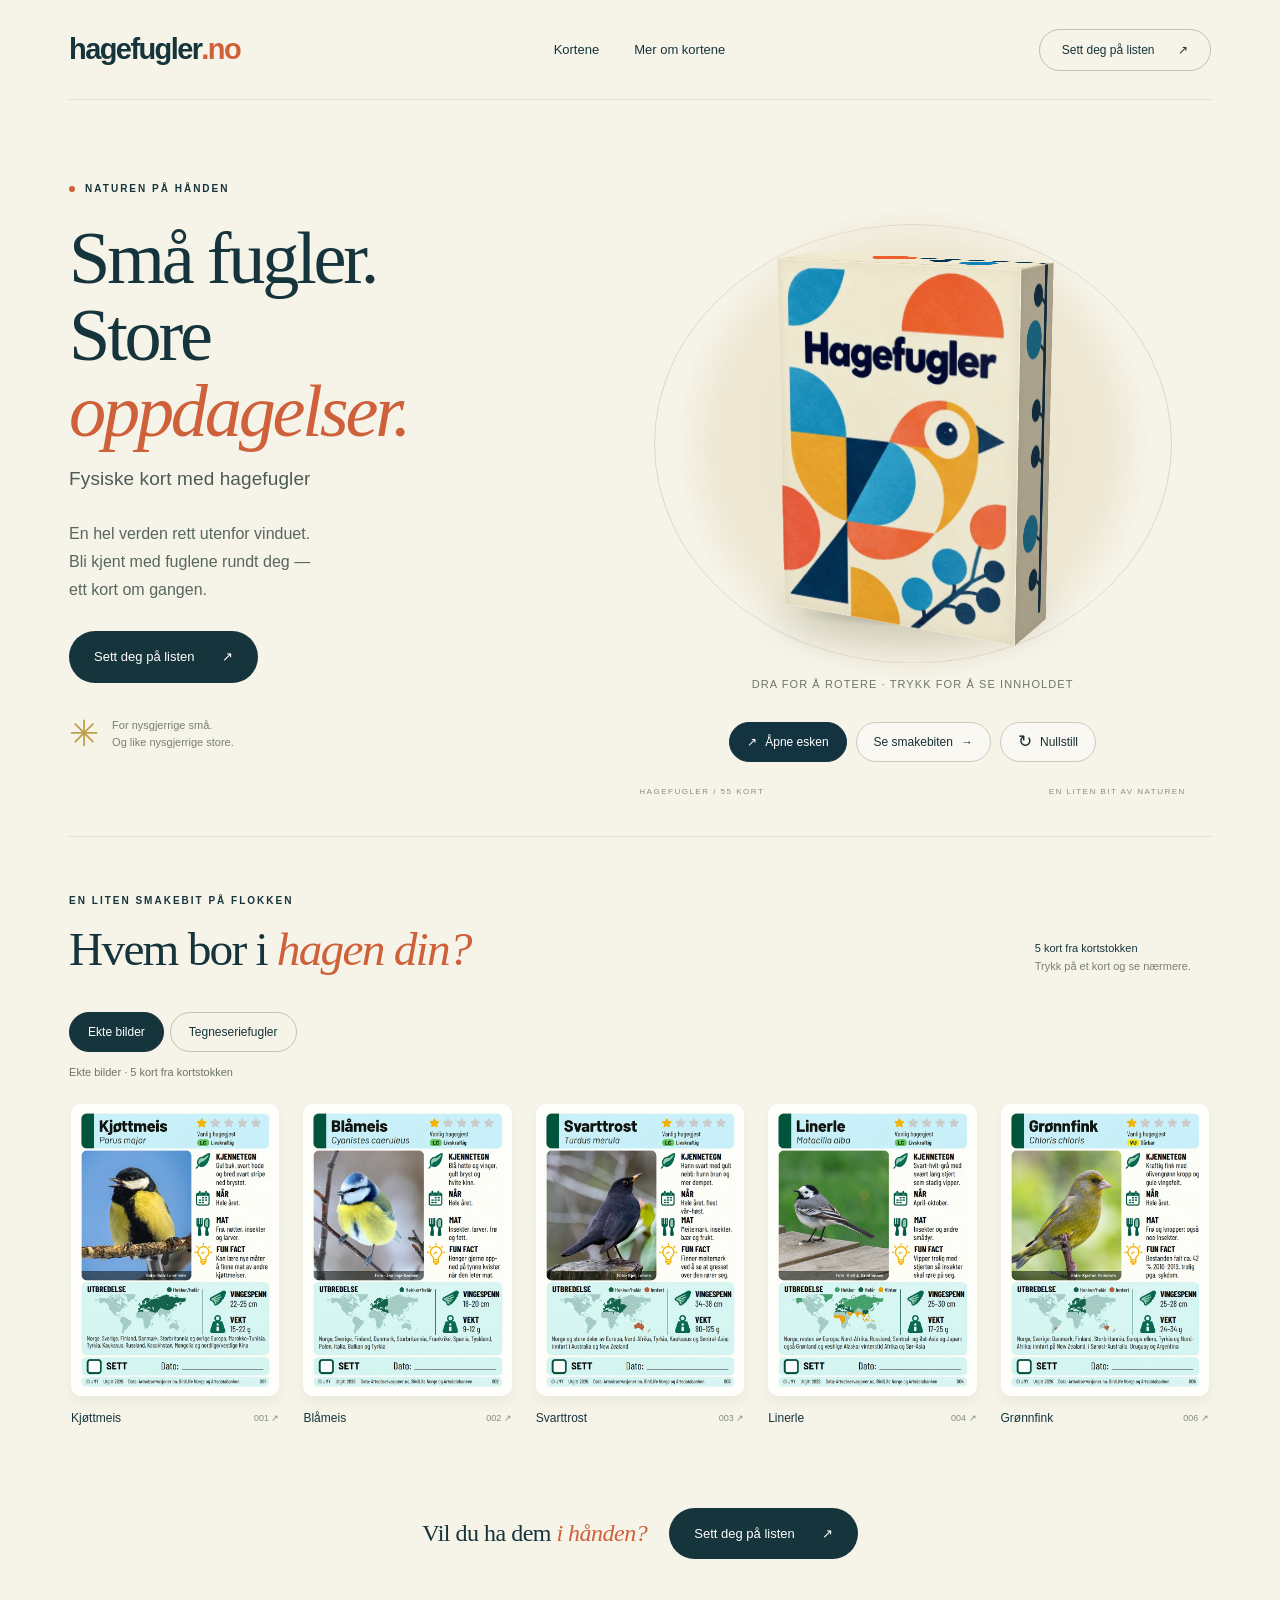
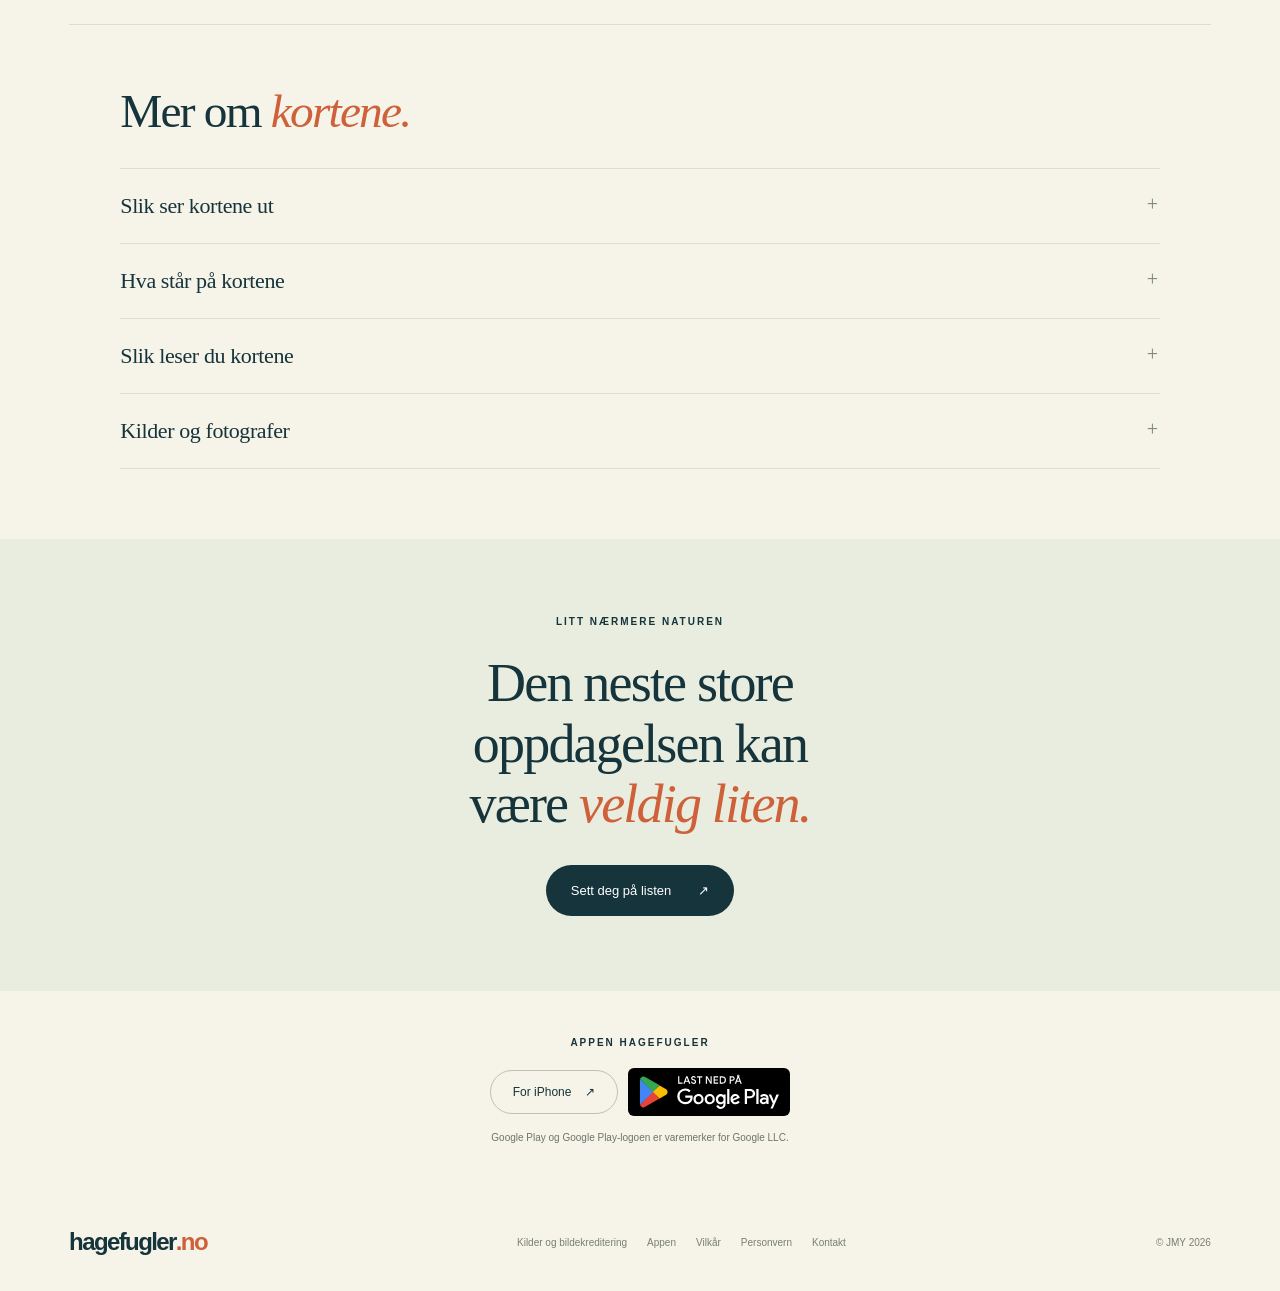
==== index.html @ 114cef0d "Hagefugler: nettstedet for hagefugler.no Kopi av fuglekort_nettside med navnet byttet fra Fuglekort " ====
<!doctype html><html lang="nb"><head><meta charset="utf-8"><meta name="viewport" content="width=device-width,initial-scale=1"><meta name="theme-color" content="#f6f3e9"><meta name="description" content="Hagefugler er en kortstokk med fuglene du kan se i og fra hagen. Sett deg på listen for de fysiske kortene. Ingen betaling nå."><title>hagefugler.no — Naturen på hånden</title><link rel="stylesheet" href="style.css?v=14"><script type="module" src="app.js?v=14"></script></head><body>
<header class="header"><a class="wordmark" href="#" aria-label="Hagefugler hjem">hagefugler<span class="brand-dot">.no</span></a><nav aria-label="Hovedmeny"><a href="#kortene">Kortene</a><a href="#mer">Mer om kortene</a></nav><button class="header-order" data-order>Sett deg på listen <span>↗</span></button></header>
<main><section class="hero"><div class="hero-copy"><p class="eyebrow"><span></span> NATUREN PÅ HÅNDEN</p><h1>Små fugler.<br>Store <em>oppdagelser.</em></h1><p class="hero-sub">Fysiske kort med hagefugler</p><p class="intro">En hel verden rett utenfor vinduet. <br>Bli kjent med fuglene rundt deg — <br>ett kort om gangen.</p><div class="hero-actions"><button class="button dark" data-order>Sett deg på listen <span>↗</span></button></div><div class="hero-progress" id="hero-progress" hidden></div><div class="hero-note"><span class="sun" aria-hidden="true">✳</span><p>For nysgjerrige små.<br>Og like nysgjerrige store.</p></div></div><div class="product"><hagefugler-box no-picker realisme></hagefugler-box><div class="product-caption"><span>HAGEFUGLER / 55 KORT</span><span>EN LITEN BIT AV NATUREN</span></div></div></section>
<hr class="section-line">
<section class="collection" id="kortene"><div class="section-head"><div><p class="eyebrow">EN LITEN SMAKEBIT PÅ FLOKKEN</p><h2>Hvem bor i <em>hagen din?</em></h2></div><div class="collection-controls"><p>5 kort fra kortstokken<br><span>Trykk på et kort og se nærmere.</span></p><button id="scroll-left" aria-label="Bla til venstre">←</button><button id="scroll-right" aria-label="Bla til høyre">→</button></div></div><div class="edition-picker" role="group" aria-label="Velg kortversjon"><button data-edition="photos" aria-pressed="true">Ekte bilder</button><button data-edition="illustrations" aria-pressed="false">Tegneseriefugler</button></div><p class="edition-note" id="edition-note" aria-live="polite">Ekte bilder · 5 kort fra kortstokken</p><div class="card-rail" id="card-rail" aria-label="Kort fra kortstokken"></div><div class="rail-foot"><span>DRA ELLER BLA <span>↔</span></span></div><div class="collection-cta"><p>Vil du ha dem <em>i hånden?</em></p><button class="button dark" data-order>Sett deg på listen <span>↗</span></button></div></section>

<section class="more" id="mer"><div class="more-head"><h2>Mer om <em>kortene.</em></h2></div><div class="more-list"><details id="bilder"><summary>Slik ser kortene ut</summary><div class="detail-content"><div class="photo-pair"><img class="photo-wide" src="assets/fysisk-bord-768.webp" srcset="assets/fysisk-bord-768.webp 768w, assets/fysisk-bord-1536.webp 1536w" sizes="(max-width:760px) 88vw, 700px" width="1536" height="750" loading="lazy" decoding="async" alt="Esken med kortene vifta ut på et bord"><img class="photo-square" src="assets/fysisk-hand-640.webp" srcset="assets/fysisk-hand-640.webp 640w, assets/fysisk-hand-1152.webp 1152w" sizes="(max-width:760px) 88vw, 340px" width="1152" height="1152" loading="lazy" decoding="async" alt="En hånd som holder fem kort"></div><figure class="photo-quote"><blockquote><p>«De var fine»</p></blockquote><figcaption>— Johanne, 5 år</figcaption></figure></div></details><details id="om"><summary>Hva står på kortene</summary><div class="detail-content"><p>Hagefugler er en kortstokk med fuglene du kan se i og fra hagen, og noen du møter i skogen eller ved vannet. Hvert kort har bilde, kjennetegn og en fun fact, og plass til å krysse av når du har sett fuglen.</p><p>Kortstokken har 55 kort: 50 fugler, forklaringskort og bonuskort med andre dyr i hagen.</p><p>Velg mellom ekte fotografier og tegneseriefugler. Begge versjonene lar deg bli kjent med de samme fuglene.</p><div class="story-list"><div><span>01</span><p><strong>Se etter kjennetegn</strong>Illustrasjoner eller fotografier og enkle beskrivelser hjelper deg å kjenne igjen fuglene.</p></div><div><span>02</span><p><strong>Oppdag noe du ikke visste</strong>Les om maten, vingespennet og de små tingene som gjør hver fugl spesiell.</p></div><div><span>03</span><p><strong>Ta vare på øyeblikket</strong>Kryss av for fuglene du har sett, og skriv ned datoen på kortet.</p></div></div></div></details><details id="slik-leser-du"><summary>Slik leser du kortene</summary><div class="detail-content"><p>Stjerner, farger og kart hjelper deg å bli kjent med hver fugl.</p><div class="guide-columns"><div class="star-guide"><p class="eyebrow">STJERNENE</p><h3>Hvor lett er fuglen<br>å se i hagen?</h3><ul class="star-list"><li><span class="stars" aria-label="1 av 5 stjerner"><span aria-hidden="true">★</span><span class="empty-stars" aria-hidden="true">★★★★</span></span><span>Vanlig hagegjest</span></li><li><span class="stars" aria-label="2 av 5 stjerner"><span aria-hidden="true">★★</span><span class="empty-stars" aria-hidden="true">★★★</span></span><span>Regelmessig hagegjest</span></li><li><span class="stars" aria-label="3 av 5 stjerner"><span aria-hidden="true">★★★</span><span class="empty-stars" aria-hidden="true">★★</span></span><span>Uvanlig hagegjest</span></li><li><span class="stars" aria-label="4 av 5 stjerner"><span aria-hidden="true">★★★★</span><span class="empty-stars" aria-hidden="true">★</span></span><span>Sjelden hagegjest</span></li><li><span class="stars" aria-label="5 av 5 stjerner"><span aria-hidden="true">★★★★★</span><span class="empty-stars" aria-hidden="true"></span></span><span>Svært sjelden hagegjest</span></li></ul><p class="guide-note">Stjernene gjelder hager i boligstrøk. Grunnlaget er Hagefugltellingen 2024–2026 fra fôringsplasser i hele landet og funn i Artsobservasjoner.</p><p class="guide-note star-distinction">Stjernene beskriver hvor vanlig fuglen er å se i hagen. Rødlistemerket beskriver risikoen for at arten dør ut i Norge.</p></div><div class="guide-details"><details open><summary>Rødlista <span>Artens status i Norge</span></summary><div class="detail-content"><p>Merket under stjernene viser kategorien i Norsk rødliste for arter 2021 fra Artsdatabanken, som denne kortutgaven bruker.</p><div class="status-grid"><div><span class="status-chip status-lc">LC</span><span>Livskraftig</span></div><div><span class="status-chip status-nt">NT</span><span>Nær truet</span></div><div><span class="status-chip status-vu">VU</span><span>Sårbar</span></div><div><span class="status-chip status-en">EN</span><span>Sterkt truet</span></div><div><span class="status-chip status-cr">CR</span><span>Kritisk truet</span></div><div><span class="status-chip status-re">RE</span><span>Regionalt utdødd</span></div><div><span class="status-chip status-dd">DD</span><span>Datamangel</span></div><div><span class="status-chip status-na">NA</span><span>Ikke egnet</span></div><div><span class="status-chip status-ne">NE</span><span>Ikke vurdert</span></div></div></div></details><details><summary>Fargen ved navnet <span>Hvilken fuglegruppe?</span></summary><div class="detail-content"><p>Fargestolpen til venstre for navnet viser hvilken orden fuglen tilhører hos Artsdatabanken.</p><ul class="group-legend"><li><span class="group-stripe" style="background:#00573d" aria-hidden="true"></span>Spurvefugler</li><li><span class="group-stripe" style="background:#804a20" aria-hidden="true"></span>Haukefugler</li><li><span class="group-stripe" style="background:#3398b6" aria-hidden="true"></span>Vade-, måke- og alkefugler</li><li><span class="group-stripe" style="background:#808aaa" aria-hidden="true"></span>Duefugler</li><li><span class="group-stripe" style="background:#bb6227" aria-hidden="true"></span>Falkefugler</li><li><span class="group-stripe" style="background:#819c2b" aria-hidden="true"></span>Tranefugler</li><li><span class="group-stripe" style="background:#c21b5b" aria-hidden="true"></span>Gjøkfugler</li><li><span class="group-stripe" style="background:#dfa821" aria-hidden="true"></span>Horn- og hærfugler</li><li><span class="group-stripe" style="background:#b8291c" aria-hidden="true"></span>Spettefugler</li><li><span class="group-stripe" style="background:#674697" aria-hidden="true"></span>Ugler</li><li><span class="group-stripe" style="background:#746c23" aria-hidden="true"></span>Hønsefugler</li><li><span class="group-stripe" style="background:#1c79bb" aria-hidden="true"></span>Andefugler</li><li><span class="group-stripe" style="background:#333438" aria-hidden="true"></span>Nattravn- og seilerfugler</li><li><span class="group-stripe" style="background:#183b62" aria-hidden="true"></span>Lomfugler</li><li><span class="group-stripe" style="background:#0a9da6" aria-hidden="true"></span>Råkefugler</li><li><span class="group-stripe" style="background:#97adb5" aria-hidden="true"></span>Pelikan- og hegrefugler</li></ul></div></details><details><summary>Kartet <span>Hvor i verden lever fuglen?</span></summary><div class="detail-content"><p>Kartet viser en grov utbredelse. Teksten under kartet nevner land og områder.</p><ul class="map-legend"><li><i style="background:#18664f"></i>Hekker eller er der hele året</li><li><i style="background:#48a274"></i>Hekker (bare sommer)</li><li><i style="background:#eaa51c"></i>Er der om vinteren</li><li><i style="background:#ba6840"></i>Innført av mennesker</li></ul></div></details><details><summary>«Sett» <span>Din egen oppdagelsesliste</span></summary><div class="detail-content"><p>Kryss av og skriv datoen når du har sett fuglen selv. Bruk kortene som en liten samling av egne naturopplevelser. Hvor mange finner du?</p></div></details></div></div></div></details><details id="kilder"><summary>Kilder og fotografer</summary><div class="detail-content"><h3 class="more-sub">Kilder til opplysningene</h3><p>Kortutgaven oppgir Hagefugltellingen (BirdLife Norge/Fuglevennen), Artsobservasjoner.no og Artsdatabanken som grunnlag. Fakta, vingespenn og vekt er kontrollert mot Store norske leksikon, BTO, RSPB og andre fagkilder, ifølge informasjonskortet.</p><div class="source-links"><a href="https://www.birdlife.no/" target="_blank" rel="noopener noreferrer">BirdLife Norge ↗</a><a href="https://www.artsobservasjoner.no/" target="_blank" rel="noopener noreferrer">Artsobservasjoner ↗</a><a href="https://www.artsdatabanken.no/" target="_blank" rel="noopener noreferrer">Artsdatabanken ↗</a></div><h3 class="more-sub">Fotografene i fotoversjonen</h3><p>Fotografiene er hentet fra artssidene hos Artsdatabanken og Artsobservasjoner. De er beskåret og skalert for kortene.</p><table class="photo-credits"><caption>Fotokreditering for de fem kortene med ekte bilder</caption><thead><tr><th scope="col">Kort</th><th scope="col">Fotograf</th></tr></thead><tbody><tr><td>001 · Kjøttmeis</td><td>Rolv Lundheim</td></tr><tr><td>002 · Blåmeis</td><td>Jan Inge Karlsen</td></tr><tr><td>003 · Svarttrost</td><td>Kjell Larsen</td></tr><tr><td>004 · Linerle</td><td>Kjell A. Kristiansen</td></tr><tr><td>006 · Grønnfink</td><td>Kjartan Pedersen</td></tr></tbody></table><p>De fem fotografiene er oppført med <a href="https://creativecommons.org/licenses/by/4.0/" target="_blank" rel="noopener noreferrer">CC BY 4.0</a> på bildekrediteringskortet.</p><a class="text-link" href="assets/bildekreditering.webp" target="_blank" rel="noopener noreferrer">Se full bildekreditering og lisenser ↗</a></div></details></div></section>
<section class="order-section"><p class="eyebrow">LITT NÆRMERE NATUREN</p><h2>Den neste store<br>oppdagelsen kan<br>være <em>veldig liten.</em></h2><button class="button dark" data-order>Sett deg på listen <span>↗</span></button></section><section class="app-buttons" aria-labelledby="app-buttons-title"><p class="eyebrow" id="app-buttons-title">APPEN HAGEFUGLER</p><div class="app-buttons-row"><a class="app-btn" id="app-link" href="/app/" aria-label="Hagefugler for iPhone">For iPhone <span aria-hidden="true">↗</span></a><a class="play-badge" href="https://play.google.com/store/apps/details?id=no.fuglekort.hagefugler"><img src="assets/google-play-nb-NO.svg" alt="Last ned på Google Play" width="162" height="48"></a></div><p class="varemerke">Google Play og Google Play-logoen er varemerker for Google LLC.</p></section></main>
<footer><a class="wordmark" href="#">hagefugler<span class="brand-dot">.no</span></a><span class="footer-links"><a class="footer-sources" href="#kilder">Kilder og bildekreditering</a><a class="footer-sources" href="/app/">Appen</a><a class="footer-sources" href="/vilkar/">Vilkår</a><a class="footer-sources" href="/personvern/">Personvern</a><a class="footer-sources" href="mailto:post.fuglekort@gmail.com">Kontakt</a></span><small>© JMY 2026</small></footer>
<dialog id="viewer" class="viewer" aria-label="Se kortene"><button class="close" data-close aria-label="Lukk kortvisning">✕</button><div class="viewer-editions"><div class="edition-picker" role="group" aria-label="Velg kortversjon"><button data-edition="photos" aria-pressed="true">Ekte bilder</button><button data-edition="illustrations" aria-pressed="false">Tegneseriefugler</button></div></div><div class="viewer-layout"><button class="round prev" aria-label="Forrige kort">←</button><div class="viewer-card"><img id="large-card" alt=""><p id="card-counter" aria-live="polite"></p></div><button class="round next" aria-label="Neste kort">→</button></div><p class="viewer-tip">En smakebit: de fem første kortene. Bruk pilene for å bla.</p></dialog>
<dialog id="app-guide" class="order-dialog app-guide" aria-labelledby="app-guide-title" data-os="ios"><button class="close" data-close aria-label="Lukk">✕</button><p class="eyebrow">APPEN HAGEFUGLER</p><h2 id="app-guide-title">Hagefugler på<br><em>hjemskjermen.</em></h2><p class="guide-intro">Slik får du appen som et eget ikon på iPhone.</p><ol class="guide-steps" data-for="ios"><li><span class="step-n">1</span><p>Trykk <b>Åpne appen</b> nederst. Appen åpnes i Safari.</p></li><li><span class="step-n">2</span><p>Trykk <span class="ui-icon" role="img" aria-label="tre prikker"><svg viewBox="0 0 24 24" fill="currentColor"><circle cx="5" cy="12" r="1.9"/><circle cx="12" cy="12" r="1.9"/><circle cx="19" cy="12" r="1.9"/></svg></span> ved adressefeltet, og så <span class="ui-icon" role="img" aria-label="Del"><svg viewBox="0 0 24 24" fill="none" stroke="currentColor" stroke-width="1.8" stroke-linecap="round" stroke-linejoin="round"><path d="M12 14.5V3.5M8 7.5l4-4 4 4"/><path d="M8 10.5H6.5v10h11v-10H16"/></svg></span> <b>Del</b>. Ser du <span class="ui-icon" role="img" aria-label="Del"><svg viewBox="0 0 24 24" fill="none" stroke="currentColor" stroke-width="1.8" stroke-linecap="round" stroke-linejoin="round"><path d="M12 14.5V3.5M8 7.5l4-4 4 4"/><path d="M8 10.5H6.5v10h11v-10H16"/></svg></span> nederst på skjermen, trykker du rett på den.</p></li><li><span class="step-n">3</span><p>Bla ned og trykk <span class="ui-icon" role="img" aria-label="pluss"><svg viewBox="0 0 24 24" fill="none" stroke="currentColor" stroke-width="1.8" stroke-linecap="round"><rect x="4" y="4" width="16" height="16" rx="4.5"/><path d="M12 8.5v7M8.5 12h7"/></svg></span> <b>Legg til på Hjem-skjerm</b>, og så <b>Legg til</b>.</p></li></ol><a class="button dark wide" href="/app/">Åpne appen <span>↗</span></a></dialog><dialog id="order" class="order-dialog" aria-labelledby="order-title"><button class="close" data-close aria-label="Lukk bestilling">✕</button><p class="eyebrow">DIN KORTESKE</p><h2 id="order-title">En liten verden.<br><em>Til å holde i hånden.</em></h2>
<div id="order-start"><div class="order-product"><img src="assets/box-front.webp" alt="Hagefugler-esken"><div><h3>Hagefugler</h3><p>55 kort i illustrert eske.</p><p class="price"><strong>199 kr</strong> per kortstokk + frakt</p></div></div>
<div class="versions" role="group" aria-label="Antall kortstokker av hver versjon"><p class="field-label">Velg antall av hver versjon</p><div class="version-row" data-version="photos"><div class="version-head"><strong>Ekte bilder</strong><div class="quantity"><button type="button" data-step="-1" aria-label="Én kortstokk færre med ekte bilder">−</button><output aria-live="polite">0</output><button type="button" data-step="1" aria-label="Én kortstokk til med ekte bilder">+</button></div></div><div class="version-progress" hidden><div class="progress-bar" role="progressbar" aria-label="Bestilt med ekte bilder" aria-valuemin="0" aria-valuemax="100" aria-valuenow="0"><span></span></div><small></small></div></div><div class="version-row" data-version="illustrations"><div class="version-head"><strong>Tegneseriefugler</strong><div class="quantity"><button type="button" data-step="-1" aria-label="Én kortstokk færre med tegneseriefugler">−</button><output aria-live="polite">0</output><button type="button" data-step="1" aria-label="Én kortstokk til med tegneseriefugler">+</button></div></div><div class="version-progress" hidden><div class="progress-bar" role="progressbar" aria-label="Bestilt med tegneseriefugler" aria-valuemin="0" aria-valuemax="100" aria-valuenow="0"><span></span></div><small></small></div></div></div>
<div class="order-status"><span class="status-dot"></span><div><strong>Sett deg på listen. Ingen betaling nå.</strong><p>Hver versjon har sitt eget mål. Når en versjon har 100 bestilte kortstokker, vurderer vi å trykke den. Blir det trykk, får du en betalingsforespørsel i Vipps for det som trykkes. Du er ikke bundet før du har betalt. 100 bestillinger er ingen garanti for at kortene blir trykket.</p></div></div>
<form id="order-form" class="order-form" novalidate onsubmit="return false">
<label class="field"><span class="field-label">Navn</span><input name="navn" autocomplete="name" maxlength="100" required></label>
<label class="field"><span class="field-label">E-post</span><input name="epost" type="email" autocomplete="email" maxlength="254" required></label>
<label class="field"><span class="field-label">Mobilnummer</span><input name="mobil" type="tel" inputmode="tel" autocomplete="tel-national" placeholder="8 siffer" maxlength="16" required><span class="field-note">Til betalingsforespørselen i Vipps.</span></label>
<fieldset class="delivery"><legend class="field-label">Levering</legend><div class="delivery-options"><label><input type="radio" name="levering" value="post" checked><span>Send i posten · 69 kr</span></label><label><input type="radio" name="levering" value="hent"><span>Hent selv i Oslo · gratis</span></label></div><p class="field-note">Frakten er 69 kr per bestilling, uansett antall. Henting avtaler vi på e-post.</p></fieldset>
<div class="address-fields" id="address-fields"><label class="field"><span class="field-label">Adresse</span><input name="adresse" autocomplete="street-address" maxlength="200"></label><div class="field-row"><label class="field"><span class="field-label">Postnummer</span><input name="postnummer" inputmode="numeric" autocomplete="postal-code" maxlength="4"></label><label class="field"><span class="field-label">Poststed</span><input name="poststed" autocomplete="address-level2" maxlength="60"></label></div></div>
<div class="hp" aria-hidden="true"><label>La dette feltet stå tomt<input name="nettside" tabindex="-1" autocomplete="off"></label></div>
<div class="order-total" aria-live="polite"><div><p class="field-label">Totalt</p><span id="total-detail">1 kortstokk 199 kr + frakt 69 kr</span></div><strong id="total-sum">268 kr</strong></div>
<label class="consent"><input type="checkbox" name="samtykke" required><span>Jeg godtar <a href="/vilkar/" target="_blank">vilkårene</a> og <a href="/personvern/#bestillingslisten" target="_blank">personvernerklæringen</a>, og at jeg får en betalingsforespørsel i Vipps på mobilnummeret hvis kortene blir trykket.</span></label>
<p class="form-error" id="form-error" role="alert" hidden></p>
<button class="button dark wide" type="submit" id="order-submit">Sett meg på listen <span>→</span></button>
</form><p class="demo-note">Vil du melde deg av, skriv til <a href="mailto:post.fuglekort@gmail.com">post.fuglekort@gmail.com</a>.</p></div>
<div class="order-done" id="order-done" tabindex="-1" hidden><span class="done-mark" aria-hidden="true">✓</span><h3>Du står på listen</h3><p id="done-summary"></p><p>Du får en bekreftelse på e-post nå. Vi gir også beskjed når vi vet om kortene blir trykket. Du betaler ingenting før du får en forespørsel i Vipps.</p><button class="button dark wide" type="button" id="back-explore">Utforsk kortene <span>→</span></button><button class="text-button" type="button" id="order-again">Meld på én til</button></div></dialog>
</body></html>
---- style.css ----
:root{--paper:#f6f3e9;--ink:#16343b;--muted:#6d756a;--orange:#ce603a;--line:#dcded0}*{box-sizing:border-box}html{scroll-behavior:smooth;scroll-padding-top:35px}body{margin:0;background:var(--paper);color:var(--ink);font-family:Arial,Helvetica,sans-serif;-webkit-font-smoothing:antialiased}button,a{-webkit-tap-highlight-color:transparent}button{font:inherit;cursor:pointer}a{color:inherit;text-decoration:none}button:focus-visible,a:focus-visible{outline:3px solid var(--orange);outline-offset:5px}button:disabled{opacity:.4;cursor:default}.header{height:100px;border-bottom:1px solid var(--line);margin:0 5.4%;display:flex;align-items:center;justify-content:space-between}.wordmark{font-size:29px;letter-spacing:-1.6px;font-weight:800;display:flex;align-items:center}.brand-dot{color:var(--orange)}nav{display:flex;gap:35px;font-size:13px}nav a:hover{color:var(--orange)}.header-order{background:transparent;border:1px solid #bac3b4;border-radius:30px;padding:13px 22px;color:var(--ink);font-size:12px}.header-order span{padding-left:20px}.hero{max-width:1500px;margin:auto;display:grid;grid-template-columns:46% 54%;padding:40px 5.4% 54px;align-items:center;min-height:680px}.eyebrow{font-size:10px;letter-spacing:2px;font-weight:600;margin:0 0 24px;line-height:1.5}.hero-copy>.eyebrow{display:flex;align-items:center;gap:10px}.eyebrow>span{width:6px;height:6px;border-radius:50%;background:var(--orange)}h1,h2{font-family:Georgia,'Times New Roman',serif;font-weight:400;margin:0;letter-spacing:-3.2px}h1{font-size:clamp(55px,5.8vw,88px);line-height:1.03}h1 em{display:block}em{font-weight:400;color:var(--orange)}.intro{font-size:16px;color:#57675e;line-height:1.75;margin:28px 0 27px}.hero-actions{display:flex;gap:22px;align-items:center}.button{border:0;border-radius:32px;padding:18px 25px;display:inline-flex;align-items:center;justify-content:space-between;gap:27px;font-size:13px;line-height:1.2}.dark{background:var(--ink);color:#fff}.dark:hover{background:#2e5459}.text-link{font-size:12px;border-bottom:1px solid #a9b2a7;padding-bottom:5px;white-space:nowrap}.text-link span{padding-left:8px}.hero-note{display:flex;align-items:center;gap:13px;margin-top:30px}.hero-note p{font-size:11px;line-height:1.5;color:#76806e;margin:0}.sun{font-size:36px;color:#bca14c;font-weight:normal}.product{position:relative;padding-left:20px;min-width:0}.product-caption{display:flex;justify-content:space-between;margin:25px 25px 0;color:#87907f;font-size:8px;letter-spacing:1.5px}.collection{padding:84px 5.4% 65px;max-width:1600px;margin:auto}.section-head{display:flex;justify-content:space-between;align-items:end;margin-bottom:36px}.section-head .eyebrow{margin-bottom:15px}h2{font-size:clamp(36px,3.7vw,54px);line-height:1.12;letter-spacing:-1.8px}.collection-controls{display:flex;align-items:center;gap:10px}.collection-controls p{font-size:11px;line-height:1.7;margin:0 20px 0 0}.collection-controls p span{color:#798270}.collection-controls button,.round{width:39px;height:39px;border:1px solid #c4ccb8;color:var(--ink);background:transparent;border-radius:50%;font-size:18px}.collection-controls button:hover{background:#e6e8d9}.card-rail{display:flex;gap:28px;overflow-x:auto;scroll-snap-type:x mandatory;padding:10px 2px 24px;scrollbar-width:thin;scrollbar-color:#c9ccb9 transparent}.card-tile{flex:0 0 210px;border:0;background:transparent;padding:0;text-align:left;color:var(--ink);scroll-snap-align:start}.card-tile img{width:100%;height:auto;display:block;border-radius:10px;box-shadow:0 7px 12px #3944330d;transition:transform .3s}.card-tile:hover img{transform:translateY(-6px) rotate(-1deg)}.card-label{display:flex;justify-content:space-between;align-items:center;margin-top:15px;font-size:12px}.card-label small{color:#839078;font-size:9px}.rail-foot{display:flex;justify-content:flex-end;font-size:8px;color:#7e8876;letter-spacing:1.5px;margin-top:21px}.rail-foot>span:last-child>span{font-size:16px;margin-left:12px}.story{margin:25px 5.4% 0;border-top:1px solid var(--line);padding:78px 4% 85px;display:grid;grid-template-columns:1fr 1fr;gap:12%;align-items:center}.story-art{background:#e6e8d8;min-height:515px;display:flex;flex-direction:column;align-items:center;justify-content:center;overflow:hidden}.story-art img{width:56%;max-width:260px;transform:rotate(-9deg);box-shadow:12px 22px 35px #2d443123}.story-art span{font-family:Georgia,serif;font-style:italic;font-size:20px;margin-top:40px;color:#6e775e}.story-copy>p:not(.eyebrow){max-width:420px;line-height:1.8;font-size:13px;color:#6b796a;margin-top:24px}.story-list{margin-top:28px}.story-list>div{display:flex;gap:19px;border-top:1px solid var(--line);padding:16px 0}.story-list>div>span{font-size:10px;color:var(--orange);padding-top:4px}.story-list p{margin:0;color:#77816f;font-size:11px;line-height:1.6;max-width:330px}.story-list strong{display:block;color:var(--ink);font-size:12px;margin-bottom:4px;font-weight:500}.order-section{text-align:center;background:#e9eddf;padding:75px 20px}.order-section .button{margin-top:30px}.order-section h2{font-size:54px}.launch-note{font-size:11px;color:#7b856f;margin-top:22px}footer{padding:35px 5.4%;display:flex;align-items:center;justify-content:space-between}footer .wordmark{font-size:24px}footer>span,footer small{font-size:10px;color:#77816f}dialog{border:0;padding:0;color:var(--ink)}dialog::backdrop{background:#152c30ba;backdrop-filter:blur(8px)}.close{position:absolute;top:20px;right:20px;border:1px solid #c7cebf;width:38px;height:38px;border-radius:50%;background:#f6f3e9;color:var(--ink);z-index:3}.viewer{background:transparent;overflow:visible;max-width:100vw;width:850px;height:min(92dvh,920px);max-height:94dvh}.viewer .close{right:16px;top:10px;background:#fff}.viewer-layout{height:calc(100% - 40px);display:flex;align-items:center;justify-content:center;gap:35px}.viewer-card{height:100%;min-width:0;display:flex;flex-direction:column;align-items:center;padding-top:15px}.viewer-card img{height:calc(100% - 38px);max-width:100%;object-fit:contain;border-radius:15px}.viewer-card p{color:#f3f0e5;font-size:11px;letter-spacing:1px;margin:14px 0 0}.viewer .round{flex-shrink:0;background:#f6f3e9;border:0;width:42px;height:42px}.viewer-tip{text-align:center;font-size:11px;color:#d8dece}.order-dialog{width:510px;max-width:calc(100vw - 30px);background:var(--paper);padding:43px 35px;border-radius:5px;max-height:92dvh;overflow:auto}.order-dialog h2{font-size:37px}.order-product{display:flex;gap:25px;align-items:center;padding:28px 0}.order-product>img{width:88px;transform:rotate(-5deg);box-shadow:4px 7px 10px #1c32331c}.order-product h3{margin:0 0 8px;font-size:17px}.order-product p{font-size:12px;color:#74806c;line-height:1.5;margin:0 0 16px}.quantity{display:inline-flex;align-items:center;border:1px solid #cbd0c1;border-radius:20px;overflow:hidden}.quantity button{border:0;background:transparent;width:33px;height:30px;color:var(--ink)}.quantity output{width:35px;text-align:center;font-size:12px}.order-status{display:flex;gap:10px;background:#e9ecdf;padding:18px;margin:12px 0 24px}.status-dot{background:#c37246;width:6px;height:6px;border-radius:50%;flex-shrink:0;margin-top:4px}.order-status strong{font-size:12px}.order-status p{font-size:11px;line-height:1.7;color:#6c7766;margin:7px 0 0}.wide{width:100%}.demo-note{text-align:center;font-size:10px;line-height:1.6;color:#818877;margin:16px 0 0}body.modal-open{overflow:hidden}
@media(min-width:1600px){.header,footer{max-width:1500px;margin:auto}.hero{padding-inline:50px}}@media(max-width:1100px){.hero-actions{gap:13px;flex-wrap:wrap}.hero{grid-template-columns:44% 56%;padding-inline:4%;gap:0}.product{padding-left:0}h1{font-size:61px}.story{gap:7%;padding-inline:0}.story-art{min-height:460px}.collection-controls p{display:none}}
@media(max-width:760px){.header{height:77px;margin-inline:6%}.wordmark{font-size:25px}nav{display:none}.header-order{font-size:11px;padding:10px 14px}.header-order span{padding-left:12px}.hero{display:flex;flex-direction:column;padding:40px 6% 32px;min-height:0}.hero-copy{width:100%}h1{font-size:clamp(52px,10vw,70px);letter-spacing:-2px}h1 em{display:inline}.intro{font-size:14px;margin:19px 0 23px}.intro br{display:none}.hero-copy .eyebrow{font-size:9px;margin-bottom:19px}.hero-actions{gap:20px}.button{font-size:12px;padding:16px 22px}.hero-note{display:none}.product{width:calc(100% + 30px);margin-top:15px}.product-caption{font-size:7px;letter-spacing:1px;margin:22px 18px 0}.collection{padding:50px 6% 35px}.section-head{align-items:end;gap:12px;margin-bottom:24px}.section-head .eyebrow{font-size:8px;letter-spacing:1.5px}h2{font-size:35px}.collection-controls{gap:5px}.collection-controls button{width:31px;height:31px}.card-rail{gap:18px}.card-tile{flex-basis:185px}.rail-foot{font-size:7px;line-height:1.6}.rail-foot>span:last-child{display:none}.story{margin:0 6%;padding:42px 0;grid-template-columns:1fr;gap:40px}.story-art{min-height:370px}.story-art img{width:185px}.story-art span{font-size:19px;margin-top:30px}.story-copy h2{font-size:42px}.story-list p{max-width:none}.order-section{padding:50px 20px}.order-section h2{font-size:37px}footer{padding:30px 6%}footer>span{display:none}.viewer-layout{gap:8px}.viewer .round{width:30px;height:30px}.viewer-card{padding-top:45px}.viewer-card img{border-radius:9px}.viewer{width:100vw;height:min(90dvh,760px)}.viewer .close{top:2px;right:10px}.order-dialog{padding:35px 24px}.order-dialog h2{font-size:31px}}
@media(prefers-reduced-motion:reduce){html{scroll-behavior:auto}*{transition:none!important}}
/* Five-card sample and companion app. */
@media(min-width:761px){.card-rail{display:grid;grid-template-columns:repeat(5,minmax(0,1fr));gap:24px;overflow:visible}.card-tile{min-width:0}.collection-controls button{display:none}.rail-foot>span:last-child{display:none}}
.app-section{margin:0 5.4% 65px;border-top:1px solid var(--line);padding:45px 4% 0;display:flex;align-items:center;gap:30px}.app-mark{font-family:Georgia,serif;font-size:55px;background:#e6e8d8;color:var(--orange);width:88px;height:100px;border-radius:20px;display:flex;align-items:center;justify-content:center;flex-shrink:0;transform:rotate(-7deg)}.app-copy{flex:1}.app-copy .eyebrow{font-size:8px;margin-bottom:12px}.app-copy h2{font-size:34px}.app-copy>p:last-child{font-size:12px;line-height:1.7;color:var(--muted);max-width:400px;margin:15px 0 0}.play-link{display:flex;align-items:center;gap:13px;background:#12333f;color:#fff;padding:15px 18px;border-radius:11px;flex-shrink:0}.play-link:hover{background:#244b56}.play-link small{display:block;font-size:9px;line-height:1.6;color:#dce5de}.play-link strong{display:block;font-size:22px;letter-spacing:-.4px;font-weight:500}.external-arrow{align-self:start;font-size:14px;margin-left:6px}
@media(max-width:760px){.app-section{margin:0 6% 42px;padding:35px 0 0;flex-wrap:wrap;gap:21px}.app-mark{width:60px;height:75px;font-size:40px;border-radius:14px}.app-copy{flex-basis:calc(100% - 90px)}.app-copy h2{font-size:29px}.play-link{margin-left:81px}.app-copy>p:last-child{font-size:11px}}
.reading-guide{margin:0 5.4%;border-top:1px solid var(--line);padding:66px 4% 60px}.guide-heading{margin-bottom:35px}.guide-heading .eyebrow{margin-bottom:15px}.guide-heading>p:last-child{color:var(--muted);font-size:13px;line-height:1.7}.guide-columns{display:grid;grid-template-columns:.9fr 1.1fr;gap:65px}.star-guide{background:#e9eddf;padding:31px 32px;align-self:start}.star-guide .eyebrow{margin-bottom:12px;color:#748267}.star-guide h3{font-family:Georgia,serif;font-weight:400;font-size:28px;line-height:1.2;letter-spacing:-.5px;margin:0 0 24px}.star-list{padding:0;list-style:none;margin:0}.star-list li{display:flex;gap:17px;align-items:center;padding:9px 0;font-size:12px}.stars{white-space:nowrap;color:#c99226;font-size:19px;letter-spacing:1.5px;flex-shrink:0}.empty-stars{color:#c9cebc}.guide-note{font-size:10px;line-height:1.8;color:#6c7964;margin:24px 0 0}.star-distinction{border-top:1px solid #cfd6c2;padding-top:18px}.guide-details details,.credit-details details{border-top:1px solid var(--line)}.guide-details details:last-child,.credit-details details:last-child{border-bottom:1px solid var(--line)}summary{list-style:none;cursor:pointer;position:relative;padding:22px 25px 22px 0;font-size:15px;font-weight:500}summary::-webkit-details-marker{display:none}summary:after{content:'+';position:absolute;right:2px;top:21px;font-size:20px;font-weight:400;color:#79896d}details[open]>summary:after{content:'−'}summary span{display:block;font-size:10px;color:#78836e;margin-top:6px;font-weight:400}summary:focus-visible{outline:3px solid var(--orange);outline-offset:3px}.detail-content{padding:0 0 24px}.detail-content>p{font-size:12px;color:#697763;line-height:1.8;margin:0 0 18px}.status-grid{display:grid;grid-template-columns:repeat(3,minmax(0,1fr));gap:13px 7px}.status-grid>div{display:flex;gap:6px;align-items:center;font-size:10px}.status-chip{min-width:29px;padding:4px 5px;border-radius:14px;display:inline-block;text-align:center;font-weight:700;font-size:10px;color:#17372c;background:#e2e4d9}.status-lc{background:#93c792}.status-nt{background:#dae488}.status-vu{background:#f2d976}.status-en{background:#efb187}.status-cr{background:#c64635;color:white}.status-re{background:#54465e;color:white}.status-na,.status-ne{background:white;border:1px solid #c7cdbf}.map-legend,.group-legend{padding:0;margin:0;list-style:none;display:grid;grid-template-columns:1fr 1fr;gap:12px 15px}.map-legend li,.group-legend li{display:flex;align-items:center;gap:9px;font-size:11px;line-height:1.5}.map-legend i{width:11px;height:11px;border-radius:50%;flex-shrink:0}.group-stripe{width:7px;height:23px;border-radius:3px;flex-shrink:0}.credits-section{margin:0 5.4%;border-top:1px solid var(--line);padding:60px 4% 65px;display:grid;grid-template-columns:.9fr 1.1fr;gap:65px}.credits-section h2{font-size:38px}.credits-section>div>p:not(.eyebrow){font-size:13px;color:var(--muted);line-height:1.8;max-width:350px}.source-links{display:flex;gap:15px;flex-wrap:wrap;font-size:11px}.source-links a,.detail-content>p>a{text-decoration:underline;text-underline-offset:3px}.photo-credits{width:100%;border-collapse:collapse;text-align:left;font-size:11px;margin:5px 0 19px}.photo-credits caption{position:absolute;width:1px;height:1px;overflow:hidden;clip-path:inset(50%)}.photo-credits th{font-size:9px;letter-spacing:.6px;color:#748269;font-weight:500;text-transform:uppercase}.photo-credits th,.photo-credits td{padding:10px 2px;border-bottom:1px solid var(--line)}.footer-sources{font-size:10px;color:#77816f}
@media(max-width:1000px){.guide-columns,.credits-section{gap:32px}.reading-guide,.credits-section{padding-inline:0}.star-guide{padding:25px 22px}.star-list li{gap:12px}.stars{font-size:17px;letter-spacing:.5px}.status-grid{grid-template-columns:1fr 1fr}}
@media(max-width:760px){.reading-guide{margin:0 6%;padding:42px 0}.guide-heading{margin-bottom:25px}.guide-columns,.credits-section{grid-template-columns:1fr;gap:30px}.star-guide{padding:26px}.star-list li{font-size:12px;gap:20px}.stars{font-size:19px;letter-spacing:1px}.guide-note{font-size:11px}.status-grid{grid-template-columns:repeat(3,minmax(0,1fr));gap:12px 4px}.status-grid>div{font-size:9px;gap:4px}.status-chip{font-size:9px;min-width:25px}.group-legend{gap:10px}.credits-section{margin:0 6%;padding:40px 0;gap:15px}.credits-section h2{font-size:34px}.footer-sources{font-size:9px;max-width:105px;text-align:center;line-height:1.6}}
@media(max-width:365px){.status-grid{grid-template-columns:1fr 1fr}.group-legend{grid-template-columns:1fr}}
.domain-title{font-size:clamp(44px,5.1vw,76px);letter-spacing:-3px;white-space:nowrap}.domain-title span{color:var(--orange)}.hero-tagline{font:italic 25px/1.3 Georgia,serif;color:#68785f;margin:22px 0 0}.edition-picker{display:flex;gap:6px;flex-wrap:wrap;align-items:center}.edition-picker button{font-size:12px;color:var(--ink);padding:12px 18px;background:transparent;border:1px solid #bdc6b3;border-radius:26px;transition:background .2s,color .2s}.edition-picker button[aria-pressed="true"]{background:var(--ink);border-color:var(--ink);color:#fff}.edition-picker button:hover{box-shadow:0 0 0 1px #76866c}.edition-note{font-size:11px;color:var(--muted);margin:14px 0 16px}.viewer-editions{display:flex;justify-content:center;height:48px;padding-right:42px}.viewer-editions .edition-picker{justify-content:center;gap:5px}.viewer-editions button{background:#f6f3e9;font-size:11px;padding:10px 14px}.viewer .viewer-layout{height:calc(100% - 90px)}.viewer .close{top:0}.viewer .viewer-card{padding-top:10px}.viewer-tip{line-height:1.5}#order-edition{color:var(--ink);font-size:11px;font-weight:600}.order-dialog>.edition-picker{margin:0 0 22px}.order-dialog>.edition-picker button{font-size:11px;padding:10px 12px}
@media(max-width:1100px) and (min-width:761px){.domain-title{font-size:clamp(38px,4.9vw,54px);letter-spacing:-2px}.hero-tagline{font-size:21px}}
@media(max-width:760px){.domain-title{font-size:clamp(40px,9vw,66px);letter-spacing:-2px}.hero-tagline{font-size:22px;margin-top:14px}.collection .edition-picker button{font-size:11px;padding:11px 13px}.viewer-editions{height:46px;padding-right:42px}.viewer-editions button{font-size:9px;padding:9px 10px}.viewer-card p{font-size:9px;line-height:1.5;text-align:center}.header .wordmark{font-size:24px}footer .wordmark{font-size:21px}}
.footer-links{display:flex;flex-wrap:wrap;gap:8px 20px}.footer-links a:hover{color:var(--orange)}
@media(max-width:760px){footer{flex-wrap:wrap;gap:14px 20px;padding:30px 6%}.footer-links{order:3;width:100%;gap:10px 18px}}
/* Bestillingslisten i bestillingsdialogen, i samme stil som knappene og versjonsvalget */
[hidden]{display:none!important}.order-product .price{color:var(--ink);font-size:12px;margin:0 0 10px}.order-product .price strong{font-size:17px;font-weight:600}.versions{margin:0 0 4px}.versions>.field-label{margin-bottom:6px}.version-row{border-bottom:1px solid var(--line);padding:14px 0}.version-row:first-of-type{border-top:1px solid var(--line)}.version-head{display:flex;justify-content:space-between;align-items:center;gap:12px}.version-head strong{font-size:14px;font-weight:600}.version-progress{display:grid;grid-template-columns:minmax(0,1fr) auto;align-items:center;gap:12px;margin-top:11px}.version-progress small{font-size:10px;color:var(--muted);white-space:nowrap}.progress-bar{height:6px;border-radius:3px;background:#dde2cf;overflow:hidden}.progress-bar span{display:block;height:100%;width:0;background:var(--orange);border-radius:3px;transition:width .6s}
.order-form{display:grid;gap:20px;margin-top:4px}.field{display:grid;gap:9px;min-width:0}.field-label{font-size:10px;letter-spacing:2px;font-weight:600;text-transform:uppercase;line-height:1.5;margin:0;padding:0}.field input{font:16px/1.3 Arial,Helvetica,sans-serif;color:var(--ink);background:transparent;border:1px solid #bdc6b3;border-radius:26px;padding:13px 20px;width:100%;min-width:0;transition:border-color .2s,box-shadow .2s}.field input::placeholder{color:#9aa292}.field input:hover{box-shadow:0 0 0 1px #76866c}.field input:focus{outline:0;border-color:var(--ink);box-shadow:0 0 0 1px var(--ink)}.field input[aria-invalid="true"]{border-color:var(--orange);box-shadow:0 0 0 1px var(--orange)}.field-note{font-size:11px;line-height:1.6;color:var(--muted);margin:0}.field-row{display:grid;grid-template-columns:minmax(0,2fr) minmax(0,3fr);gap:10px}.address-fields{display:grid;gap:20px}
.delivery{border:0;padding:0;margin:0;min-width:0;display:grid;gap:10px}.delivery legend{margin-bottom:9px}.delivery-options{display:flex;flex-wrap:wrap;gap:6px}.delivery-options label{position:relative;cursor:pointer}.delivery-options input{position:absolute;inset:0;width:100%;height:100%;margin:0;opacity:0;cursor:pointer}.delivery-options span{display:inline-block;font-size:12px;color:var(--ink);padding:12px 18px;border:1px solid #bdc6b3;border-radius:26px;transition:background .2s,color .2s}.delivery-options label:hover span{box-shadow:0 0 0 1px #76866c}.delivery-options input:checked+span{background:var(--ink);border-color:var(--ink);color:#fff}.delivery-options input:focus-visible+span{outline:3px solid var(--orange);outline-offset:3px}
.order-total{display:flex;justify-content:space-between;align-items:flex-end;gap:12px;border-block:1px solid var(--line);padding:18px 0}.order-total .field-label{margin-bottom:5px}.order-total span{font-size:11px;line-height:1.5;color:var(--muted)}.order-total strong{font-family:Georgia,'Times New Roman',serif;font-weight:400;font-size:34px;letter-spacing:-1px;line-height:1;white-space:nowrap}
.consent{display:flex;gap:12px;align-items:flex-start;font-size:11px;line-height:1.7;color:#6c7766;cursor:pointer}.consent input{accent-color:var(--ink);width:18px;height:18px;margin:1px 0 0;flex-shrink:0}.consent input:focus-visible{outline:3px solid var(--orange);outline-offset:2px}.consent a,.demo-note a{text-decoration:underline;text-underline-offset:2px}.form-error{border-left:3px solid var(--orange);background:#f1e4d9;color:#83361a;font-size:12px;line-height:1.6;padding:12px 14px;margin:0}.hp{position:absolute;left:-9999px;width:1px;height:1px;overflow:hidden}
.order-done{text-align:center;padding:30px 0 4px;outline:0}.done-mark{display:inline-flex;width:54px;height:54px;border-radius:50%;background:var(--ink);color:#fff;font-size:24px;align-items:center;justify-content:center;margin-bottom:18px}.order-done h3{font-family:Georgia,'Times New Roman',serif;font-weight:400;font-size:29px;letter-spacing:-.6px;margin:0 0 12px}.order-done p{font-size:12px;line-height:1.75;color:#5f6d62;margin:0 0 12px}.order-done .button{margin-top:12px}.text-button{background:none;border:0;padding:8px;font-size:12px;color:var(--ink);text-decoration:underline;text-underline-offset:3px;margin-top:14px}
@media(max-width:760px){.delivery-options span{font-size:11px;padding:11px 14px}.order-total strong{font-size:30px}}
/* Forsiden med fokus på bestillingslisten */
.hero-actions .text-link{background:none;border:0;border-bottom:1px solid #a9b2a7;border-radius:0;padding:0 0 5px;color:var(--ink);font:inherit;font-size:12px;cursor:pointer}.hero-price{font-size:12px;color:var(--muted);margin:16px 0 0}.hero-progress{display:grid;gap:10px;margin-top:22px;max-width:400px}.hero-count{display:grid;grid-template-columns:118px minmax(0,1fr) auto;gap:12px;align-items:center;font-size:11px}.hero-count>strong{font-weight:600}.hero-count small{font-size:10px;color:var(--muted);white-space:nowrap}
.collection-cta{display:flex;align-items:center;justify-content:center;gap:12px 22px;flex-wrap:wrap;margin-top:38px}.collection-cta p{font:400 24px/1.2 Georgia,'Times New Roman',serif;letter-spacing:-.5px;margin:0}
.more{margin:0 5.4%;border-top:1px solid var(--line);padding:60px 4% 70px}.more-head{margin-bottom:30px}.more-head .eyebrow{margin-bottom:15px}.more-head>p:not(.eyebrow){font-size:13px;color:var(--muted);margin:14px 0 0}.more-list>details{border-top:1px solid var(--line)}.more-list>details:last-child{border-bottom:1px solid var(--line)}.more-list>details>summary{font-family:Georgia,'Times New Roman',serif;font-weight:400;font-size:22px;letter-spacing:-.4px;padding:24px 30px 24px 0}.more-list>details>summary span{font-family:Arial,Helvetica,sans-serif;letter-spacing:0;font-size:11px}.more-list>details>summary:after{top:24px}.more-list>details>.detail-content{padding:0 0 32px}.more-list>details>.detail-content>p{font-size:13px;max-width:640px}.more .story-list{max-width:520px}.more .guide-columns{margin-top:10px}.more-sub{font-size:13px;font-weight:600;margin:4px 0 10px}.more .source-links+.more-sub{margin-top:30px}.more .play-link{display:inline-flex;margin-top:6px}
@media(max-width:1000px){.more{padding-inline:0}}
@media(max-width:760px){.hero-progress{max-width:none}.hero-count{grid-template-columns:104px minmax(0,1fr) auto}.collection-cta{margin-top:26px}.collection-cta p{font-size:21px}.more{margin:0 6%;padding:42px 0 50px}.more-list>details>summary{font-size:19px;padding:20px 28px 20px 0}.more-list>details>summary:after{top:19px}}
/* Mobil: overskriften og hele esken på første skjermbilde, så introteksten og bestillingsknappen */
@media(max-width:760px){.header{height:64px}.hero{align-items:stretch;padding-top:20px}.hero-copy{display:contents}.hero-copy>.eyebrow{order:1;margin-bottom:12px}.hero-copy>h1{order:2;font-size:clamp(34px,10.2vw,44px);letter-spacing:-1.6px}.hero>.product{order:3;margin-top:14px;align-self:center}.hero-copy>.intro{order:4;margin:6px 0 0}.hero-copy>.hero-actions{order:5;margin-top:24px}.hero-copy>.hero-price{order:6}.hero-copy>.hero-progress{order:7}.hero-copy>.hero-note{order:8}}
/* Appknapper nederst */
.app-buttons{text-align:center;padding:44px 20px 50px}.app-buttons .eyebrow{margin-bottom:18px}.app-buttons-row{display:flex;justify-content:center;gap:10px;flex-wrap:wrap}.app-btn{display:inline-flex;align-items:center;gap:14px;border:1px solid #bac3b4;border-radius:30px;padding:14px 22px;font-size:12px;color:var(--ink);background:transparent}a.app-btn:hover{background:#e9eddf}.app-buttons-row{align-items:center}.play-badge{display:inline-block;border-radius:9px;line-height:0}.play-badge img{display:block;height:48px;width:auto}.play-badge:hover{opacity:.88}.play-badge:focus-visible{outline:3px solid var(--orange);outline-offset:3px}.app-buttons .varemerke{margin:16px 0 0;font-size:10px;color:var(--muted)}
/* Instruksjoner for å legge appen på hjemskjermen */
.app-guide .guide-intro{font-size:13px;line-height:1.7;color:var(--muted);margin:14px 0 22px}.guide-steps{list-style:none;padding:0;margin:0 0 26px;border-top:1px solid var(--line)}.guide-steps li{display:flex;gap:16px;align-items:flex-start;border-bottom:1px solid var(--line);padding:16px 0}.step-n{flex:0 0 28px;height:28px;border-radius:50%;background:var(--ink);color:#fff;font-size:12px;font-weight:600;display:inline-flex;align-items:center;justify-content:center}.guide-steps p{margin:3px 0 0;font-size:14px;line-height:1.75;color:#4c5b54}.guide-steps b{color:var(--ink);font-weight:600}.ui-icon{display:inline-flex;align-items:center;justify-content:center;width:26px;height:26px;margin:0 2px;vertical-align:-7px;border:1px solid #c7cebf;border-radius:8px;background:#fffdf7;color:var(--ink)}.ui-icon svg{width:16px;height:16px}
/* Undertekst under overskriften */
.hero-sub{font-size:19px;line-height:1.4;color:#4c5b54;margin:16px 0 0;letter-spacing:.1px}
@media(max-width:760px){.hero-copy>.hero-sub{order:2;font-size:17px;margin:6px 0 0}.hero>.product{margin-top:6px}}
/* Skille mellom toppen og smakebiten, med mindre luft */
.section-line{border:0;border-top:1px solid var(--line);margin:0 5.4%;height:0}.hero{padding-bottom:40px}.section-line+.collection{padding-top:56px}
@media(max-width:760px){.section-line{margin:0 6%}.hero{padding-bottom:30px}.section-line+.collection{padding-top:34px}}
/* «Slik ser kortene ut»: bilder av de fysiske kortene og et sitat */
.photo-pair{display:flex;gap:12px;align-items:flex-start;margin:4px 0 0}.photo-pair img{display:block;width:100%;height:auto;min-width:0;border-radius:8px;background:#e9e4d4}.photo-wide{flex:2.048 1 0}.photo-square{flex:1 1 0}.photo-quote{margin:26px 0 4px}.photo-quote blockquote{margin:0}.photo-quote blockquote p{font:italic 400 28px/1.25 Georgia,'Times New Roman',serif;letter-spacing:-.4px;color:var(--ink);margin:0}.photo-quote figcaption{font-size:12px;color:var(--muted);margin-top:8px}
@media(max-width:760px){.photo-pair{flex-direction:column;gap:10px}.photo-wide,.photo-square{flex:none}.photo-quote{margin-top:20px}.photo-quote blockquote p{font-size:24px}}
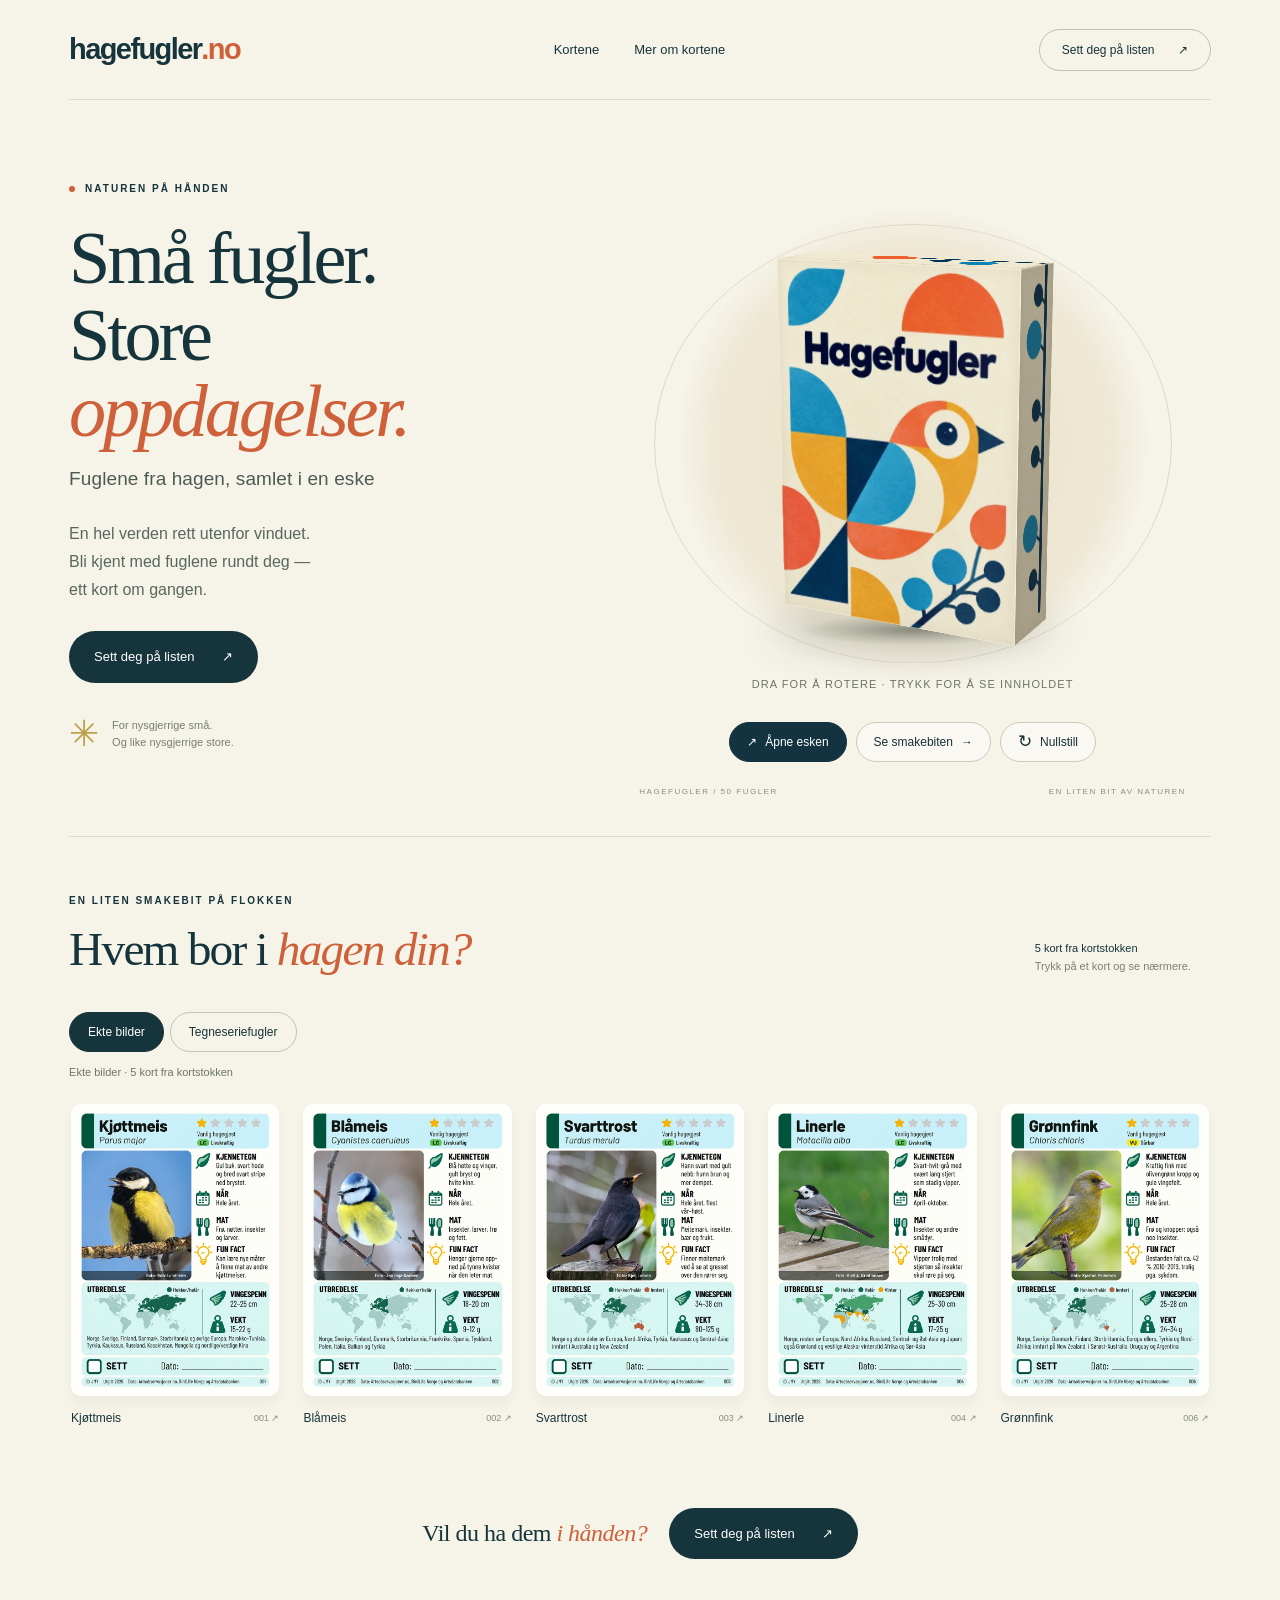
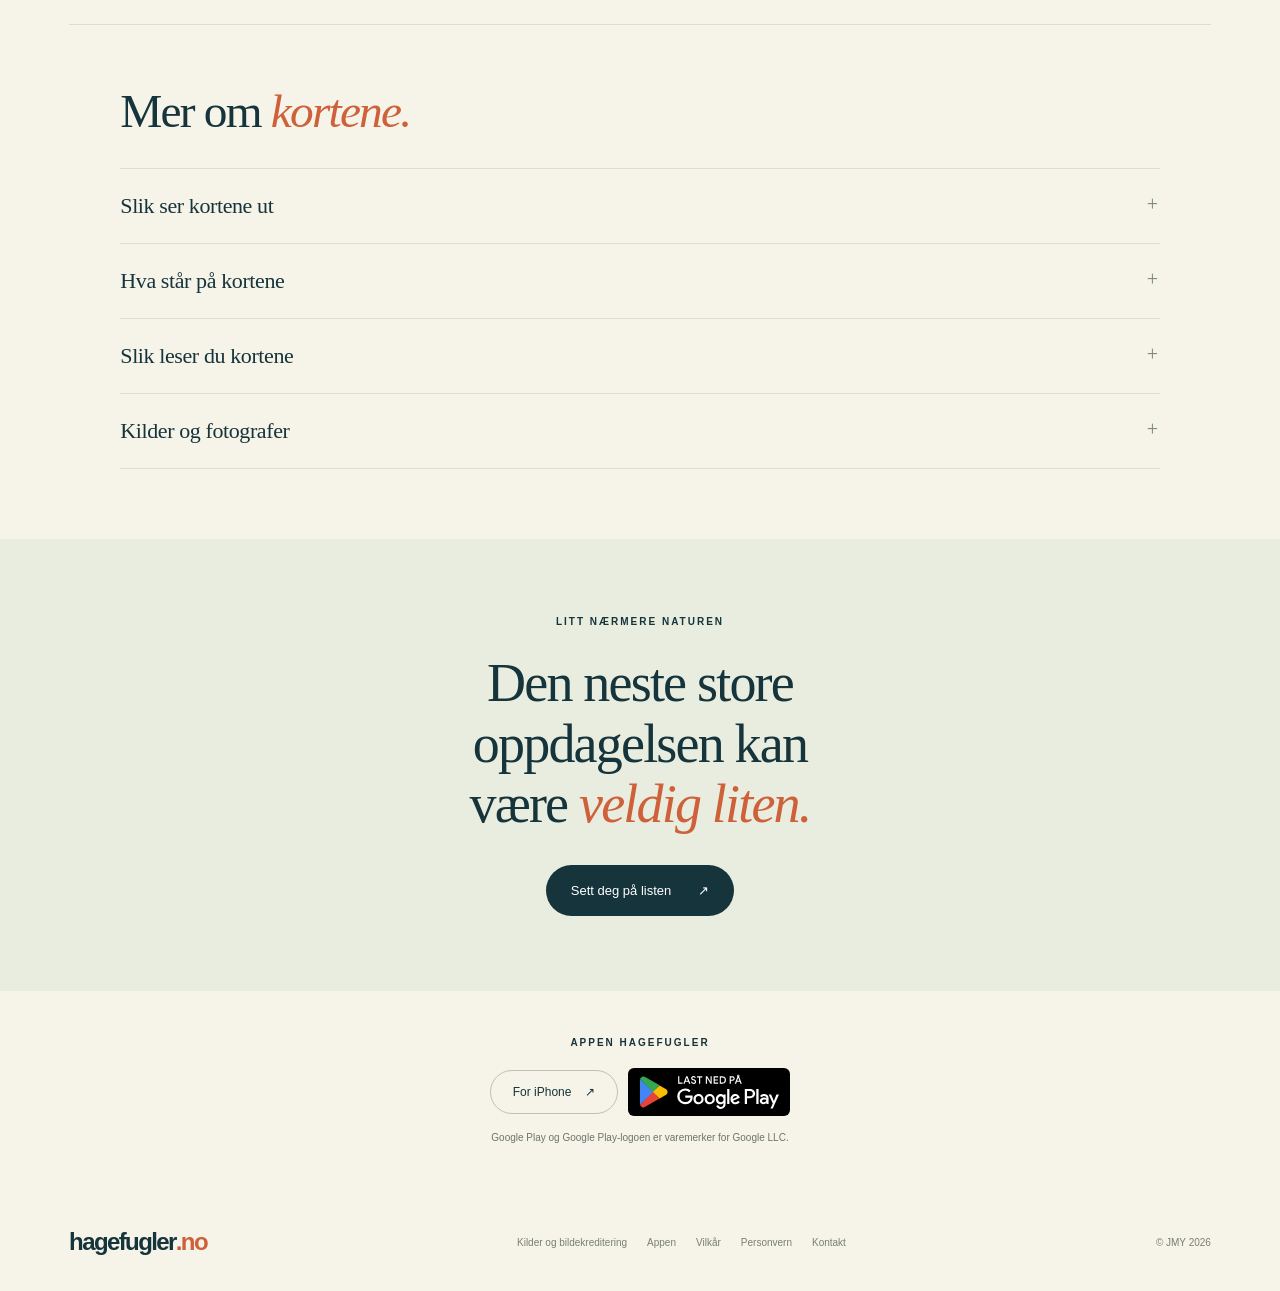
==== commit c64f2a92: "Færre «kort» i tekstene Undertittel, bildetekst, bestillingsdialogen, vilkårene og e-posten sier «fu" ====
--- a/index.html
+++ b/index.html
@@ -1,15 +1,15 @@
 <!doctype html><html lang="nb"><head><meta charset="utf-8"><meta name="viewport" content="width=device-width,initial-scale=1"><meta name="theme-color" content="#f6f3e9"><meta name="description" content="Hagefugler er en kortstokk med fuglene du kan se i og fra hagen. Sett deg på listen for de fysiske kortene. Ingen betaling nå."><title>hagefugler.no — Naturen på hånden</title><link rel="stylesheet" href="style.css?v=14"><script type="module" src="app.js?v=14"></script></head><body>
 <header class="header"><a class="wordmark" href="#" aria-label="Hagefugler hjem">hagefugler<span class="brand-dot">.no</span></a><nav aria-label="Hovedmeny"><a href="#kortene">Kortene</a><a href="#mer">Mer om kortene</a></nav><button class="header-order" data-order>Sett deg på listen <span>↗</span></button></header>
-<main><section class="hero"><div class="hero-copy"><p class="eyebrow"><span></span> NATUREN PÅ HÅNDEN</p><h1>Små fugler.<br>Store <em>oppdagelser.</em></h1><p class="hero-sub">Fysiske kort med hagefugler</p><p class="intro">En hel verden rett utenfor vinduet. <br>Bli kjent med fuglene rundt deg — <br>ett kort om gangen.</p><div class="hero-actions"><button class="button dark" data-order>Sett deg på listen <span>↗</span></button></div><div class="hero-progress" id="hero-progress" hidden></div><div class="hero-note"><span class="sun" aria-hidden="true">✳</span><p>For nysgjerrige små.<br>Og like nysgjerrige store.</p></div></div><div class="product"><hagefugler-box no-picker realisme></hagefugler-box><div class="product-caption"><span>HAGEFUGLER / 55 KORT</span><span>EN LITEN BIT AV NATUREN</span></div></div></section>
+<main><section class="hero"><div class="hero-copy"><p class="eyebrow"><span></span> NATUREN PÅ HÅNDEN</p><h1>Små fugler.<br>Store <em>oppdagelser.</em></h1><p class="hero-sub">Fuglene fra hagen, samlet i en eske</p><p class="intro">En hel verden rett utenfor vinduet. <br>Bli kjent med fuglene rundt deg — <br>ett kort om gangen.</p><div class="hero-actions"><button class="button dark" data-order>Sett deg på listen <span>↗</span></button></div><div class="hero-progress" id="hero-progress" hidden></div><div class="hero-note"><span class="sun" aria-hidden="true">✳</span><p>For nysgjerrige små.<br>Og like nysgjerrige store.</p></div></div><div class="product"><hagefugler-box no-picker realisme></hagefugler-box><div class="product-caption"><span>HAGEFUGLER / 50 FUGLER</span><span>EN LITEN BIT AV NATUREN</span></div></div></section>
 <hr class="section-line">
-<section class="collection" id="kortene"><div class="section-head"><div><p class="eyebrow">EN LITEN SMAKEBIT PÅ FLOKKEN</p><h2>Hvem bor i <em>hagen din?</em></h2></div><div class="collection-controls"><p>5 kort fra kortstokken<br><span>Trykk på et kort og se nærmere.</span></p><button id="scroll-left" aria-label="Bla til venstre">←</button><button id="scroll-right" aria-label="Bla til høyre">→</button></div></div><div class="edition-picker" role="group" aria-label="Velg kortversjon"><button data-edition="photos" aria-pressed="true">Ekte bilder</button><button data-edition="illustrations" aria-pressed="false">Tegneseriefugler</button></div><p class="edition-note" id="edition-note" aria-live="polite">Ekte bilder · 5 kort fra kortstokken</p><div class="card-rail" id="card-rail" aria-label="Kort fra kortstokken"></div><div class="rail-foot"><span>DRA ELLER BLA <span>↔</span></span></div><div class="collection-cta"><p>Vil du ha dem <em>i hånden?</em></p><button class="button dark" data-order>Sett deg på listen <span>↗</span></button></div></section>
+<section class="collection" id="kortene"><div class="section-head"><div><p class="eyebrow">EN LITEN SMAKEBIT PÅ FLOKKEN</p><h2>Hvem bor i <em>hagen din?</em></h2></div><div class="collection-controls"><p>5 kort fra kortstokken<br><span>Trykk på et kort og se nærmere.</span></p><button id="scroll-left" aria-label="Bla til venstre">←</button><button id="scroll-right" aria-label="Bla til høyre">→</button></div></div><div class="edition-picker" role="group" aria-label="Velg kortversjon"><button data-edition="photos" aria-pressed="true">Ekte bilder</button><button data-edition="illustrations" aria-pressed="false">Tegneseriefugler</button></div><p class="edition-note" id="edition-note" aria-live="polite">Ekte bilder · 5 kort fra kortstokken</p><div class="card-rail" id="card-rail" aria-label="Smakebiter"></div><div class="rail-foot"><span>DRA ELLER BLA <span>↔</span></span></div><div class="collection-cta"><p>Vil du ha dem <em>i hånden?</em></p><button class="button dark" data-order>Sett deg på listen <span>↗</span></button></div></section>
 
-<section class="more" id="mer"><div class="more-head"><h2>Mer om <em>kortene.</em></h2></div><div class="more-list"><details id="bilder"><summary>Slik ser kortene ut</summary><div class="detail-content"><div class="photo-pair"><img class="photo-wide" src="assets/fysisk-bord-768.webp" srcset="assets/fysisk-bord-768.webp 768w, assets/fysisk-bord-1536.webp 1536w" sizes="(max-width:760px) 88vw, 700px" width="1536" height="750" loading="lazy" decoding="async" alt="Esken med kortene vifta ut på et bord"><img class="photo-square" src="assets/fysisk-hand-640.webp" srcset="assets/fysisk-hand-640.webp 640w, assets/fysisk-hand-1152.webp 1152w" sizes="(max-width:760px) 88vw, 340px" width="1152" height="1152" loading="lazy" decoding="async" alt="En hånd som holder fem kort"></div><figure class="photo-quote"><blockquote><p>«De var fine»</p></blockquote><figcaption>— Johanne, 5 år</figcaption></figure></div></details><details id="om"><summary>Hva står på kortene</summary><div class="detail-content"><p>Hagefugler er en kortstokk med fuglene du kan se i og fra hagen, og noen du møter i skogen eller ved vannet. Hvert kort har bilde, kjennetegn og en fun fact, og plass til å krysse av når du har sett fuglen.</p><p>Kortstokken har 55 kort: 50 fugler, forklaringskort og bonuskort med andre dyr i hagen.</p><p>Velg mellom ekte fotografier og tegneseriefugler. Begge versjonene lar deg bli kjent med de samme fuglene.</p><div class="story-list"><div><span>01</span><p><strong>Se etter kjennetegn</strong>Illustrasjoner eller fotografier og enkle beskrivelser hjelper deg å kjenne igjen fuglene.</p></div><div><span>02</span><p><strong>Oppdag noe du ikke visste</strong>Les om maten, vingespennet og de små tingene som gjør hver fugl spesiell.</p></div><div><span>03</span><p><strong>Ta vare på øyeblikket</strong>Kryss av for fuglene du har sett, og skriv ned datoen på kortet.</p></div></div></div></details><details id="slik-leser-du"><summary>Slik leser du kortene</summary><div class="detail-content"><p>Stjerner, farger og kart hjelper deg å bli kjent med hver fugl.</p><div class="guide-columns"><div class="star-guide"><p class="eyebrow">STJERNENE</p><h3>Hvor lett er fuglen<br>å se i hagen?</h3><ul class="star-list"><li><span class="stars" aria-label="1 av 5 stjerner"><span aria-hidden="true">★</span><span class="empty-stars" aria-hidden="true">★★★★</span></span><span>Vanlig hagegjest</span></li><li><span class="stars" aria-label="2 av 5 stjerner"><span aria-hidden="true">★★</span><span class="empty-stars" aria-hidden="true">★★★</span></span><span>Regelmessig hagegjest</span></li><li><span class="stars" aria-label="3 av 5 stjerner"><span aria-hidden="true">★★★</span><span class="empty-stars" aria-hidden="true">★★</span></span><span>Uvanlig hagegjest</span></li><li><span class="stars" aria-label="4 av 5 stjerner"><span aria-hidden="true">★★★★</span><span class="empty-stars" aria-hidden="true">★</span></span><span>Sjelden hagegjest</span></li><li><span class="stars" aria-label="5 av 5 stjerner"><span aria-hidden="true">★★★★★</span><span class="empty-stars" aria-hidden="true"></span></span><span>Svært sjelden hagegjest</span></li></ul><p class="guide-note">Stjernene gjelder hager i boligstrøk. Grunnlaget er Hagefugltellingen 2024–2026 fra fôringsplasser i hele landet og funn i Artsobservasjoner.</p><p class="guide-note star-distinction">Stjernene beskriver hvor vanlig fuglen er å se i hagen. Rødlistemerket beskriver risikoen for at arten dør ut i Norge.</p></div><div class="guide-details"><details open><summary>Rødlista <span>Artens status i Norge</span></summary><div class="detail-content"><p>Merket under stjernene viser kategorien i Norsk rødliste for arter 2021 fra Artsdatabanken, som denne kortutgaven bruker.</p><div class="status-grid"><div><span class="status-chip status-lc">LC</span><span>Livskraftig</span></div><div><span class="status-chip status-nt">NT</span><span>Nær truet</span></div><div><span class="status-chip status-vu">VU</span><span>Sårbar</span></div><div><span class="status-chip status-en">EN</span><span>Sterkt truet</span></div><div><span class="status-chip status-cr">CR</span><span>Kritisk truet</span></div><div><span class="status-chip status-re">RE</span><span>Regionalt utdødd</span></div><div><span class="status-chip status-dd">DD</span><span>Datamangel</span></div><div><span class="status-chip status-na">NA</span><span>Ikke egnet</span></div><div><span class="status-chip status-ne">NE</span><span>Ikke vurdert</span></div></div></div></details><details><summary>Fargen ved navnet <span>Hvilken fuglegruppe?</span></summary><div class="detail-content"><p>Fargestolpen til venstre for navnet viser hvilken orden fuglen tilhører hos Artsdatabanken.</p><ul class="group-legend"><li><span class="group-stripe" style="background:#00573d" aria-hidden="true"></span>Spurvefugler</li><li><span class="group-stripe" style="background:#804a20" aria-hidden="true"></span>Haukefugler</li><li><span class="group-stripe" style="background:#3398b6" aria-hidden="true"></span>Vade-, måke- og alkefugler</li><li><span class="group-stripe" style="background:#808aaa" aria-hidden="true"></span>Duefugler</li><li><span class="group-stripe" style="background:#bb6227" aria-hidden="true"></span>Falkefugler</li><li><span class="group-stripe" style="background:#819c2b" aria-hidden="true"></span>Tranefugler</li><li><span class="group-stripe" style="background:#c21b5b" aria-hidden="true"></span>Gjøkfugler</li><li><span class="group-stripe" style="background:#dfa821" aria-hidden="true"></span>Horn- og hærfugler</li><li><span class="group-stripe" style="background:#b8291c" aria-hidden="true"></span>Spettefugler</li><li><span class="group-stripe" style="background:#674697" aria-hidden="true"></span>Ugler</li><li><span class="group-stripe" style="background:#746c23" aria-hidden="true"></span>Hønsefugler</li><li><span class="group-stripe" style="background:#1c79bb" aria-hidden="true"></span>Andefugler</li><li><span class="group-stripe" style="background:#333438" aria-hidden="true"></span>Nattravn- og seilerfugler</li><li><span class="group-stripe" style="background:#183b62" aria-hidden="true"></span>Lomfugler</li><li><span class="group-stripe" style="background:#0a9da6" aria-hidden="true"></span>Råkefugler</li><li><span class="group-stripe" style="background:#97adb5" aria-hidden="true"></span>Pelikan- og hegrefugler</li></ul></div></details><details><summary>Kartet <span>Hvor i verden lever fuglen?</span></summary><div class="detail-content"><p>Kartet viser en grov utbredelse. Teksten under kartet nevner land og områder.</p><ul class="map-legend"><li><i style="background:#18664f"></i>Hekker eller er der hele året</li><li><i style="background:#48a274"></i>Hekker (bare sommer)</li><li><i style="background:#eaa51c"></i>Er der om vinteren</li><li><i style="background:#ba6840"></i>Innført av mennesker</li></ul></div></details><details><summary>«Sett» <span>Din egen oppdagelsesliste</span></summary><div class="detail-content"><p>Kryss av og skriv datoen når du har sett fuglen selv. Bruk kortene som en liten samling av egne naturopplevelser. Hvor mange finner du?</p></div></details></div></div></div></details><details id="kilder"><summary>Kilder og fotografer</summary><div class="detail-content"><h3 class="more-sub">Kilder til opplysningene</h3><p>Kortutgaven oppgir Hagefugltellingen (BirdLife Norge/Fuglevennen), Artsobservasjoner.no og Artsdatabanken som grunnlag. Fakta, vingespenn og vekt er kontrollert mot Store norske leksikon, BTO, RSPB og andre fagkilder, ifølge informasjonskortet.</p><div class="source-links"><a href="https://www.birdlife.no/" target="_blank" rel="noopener noreferrer">BirdLife Norge ↗</a><a href="https://www.artsobservasjoner.no/" target="_blank" rel="noopener noreferrer">Artsobservasjoner ↗</a><a href="https://www.artsdatabanken.no/" target="_blank" rel="noopener noreferrer">Artsdatabanken ↗</a></div><h3 class="more-sub">Fotografene i fotoversjonen</h3><p>Fotografiene er hentet fra artssidene hos Artsdatabanken og Artsobservasjoner. De er beskåret og skalert for kortene.</p><table class="photo-credits"><caption>Fotokreditering for de fem kortene med ekte bilder</caption><thead><tr><th scope="col">Kort</th><th scope="col">Fotograf</th></tr></thead><tbody><tr><td>001 · Kjøttmeis</td><td>Rolv Lundheim</td></tr><tr><td>002 · Blåmeis</td><td>Jan Inge Karlsen</td></tr><tr><td>003 · Svarttrost</td><td>Kjell Larsen</td></tr><tr><td>004 · Linerle</td><td>Kjell A. Kristiansen</td></tr><tr><td>006 · Grønnfink</td><td>Kjartan Pedersen</td></tr></tbody></table><p>De fem fotografiene er oppført med <a href="https://creativecommons.org/licenses/by/4.0/" target="_blank" rel="noopener noreferrer">CC BY 4.0</a> på bildekrediteringskortet.</p><a class="text-link" href="assets/bildekreditering.webp" target="_blank" rel="noopener noreferrer">Se full bildekreditering og lisenser ↗</a></div></details></div></section>
+<section class="more" id="mer"><div class="more-head"><h2>Mer om <em>kortene.</em></h2></div><div class="more-list"><details id="bilder"><summary>Slik ser kortene ut</summary><div class="detail-content"><div class="photo-pair"><img class="photo-wide" src="assets/fysisk-bord-768.webp" srcset="assets/fysisk-bord-768.webp 768w, assets/fysisk-bord-1536.webp 1536w" sizes="(max-width:760px) 88vw, 700px" width="1536" height="750" loading="lazy" decoding="async" alt="Esken med kortene vifta ut på et bord"><img class="photo-square" src="assets/fysisk-hand-640.webp" srcset="assets/fysisk-hand-640.webp 640w, assets/fysisk-hand-1152.webp 1152w" sizes="(max-width:760px) 88vw, 340px" width="1152" height="1152" loading="lazy" decoding="async" alt="En hånd som holder fem av fuglene"></div><figure class="photo-quote"><blockquote><p>«De var fine»</p></blockquote><figcaption>— Johanne, 5 år</figcaption></figure></div></details><details id="om"><summary>Hva står på kortene</summary><div class="detail-content"><p>Hagefugler er en kortstokk med fuglene du kan se i og fra hagen, og noen du møter i skogen eller ved vannet. Hvert kort har bilde, kjennetegn og en fun fact, og plass til å krysse av når du har sett fuglen.</p><p>Kortstokken har 55 kort: 50 fugler, forklaringskort og bonuskort med andre dyr i hagen.</p><p>Velg mellom ekte fotografier og tegneseriefugler. Begge versjonene lar deg bli kjent med de samme fuglene.</p><div class="story-list"><div><span>01</span><p><strong>Se etter kjennetegn</strong>Illustrasjoner eller fotografier og enkle beskrivelser hjelper deg å kjenne igjen fuglene.</p></div><div><span>02</span><p><strong>Oppdag noe du ikke visste</strong>Les om maten, vingespennet og de små tingene som gjør hver fugl spesiell.</p></div><div><span>03</span><p><strong>Ta vare på øyeblikket</strong>Kryss av for fuglene du har sett, og skriv ned datoen på kortet.</p></div></div></div></details><details id="slik-leser-du"><summary>Slik leser du kortene</summary><div class="detail-content"><p>Stjerner, farger og kart hjelper deg å bli kjent med hver fugl.</p><div class="guide-columns"><div class="star-guide"><p class="eyebrow">STJERNENE</p><h3>Hvor lett er fuglen<br>å se i hagen?</h3><ul class="star-list"><li><span class="stars" aria-label="1 av 5 stjerner"><span aria-hidden="true">★</span><span class="empty-stars" aria-hidden="true">★★★★</span></span><span>Vanlig hagegjest</span></li><li><span class="stars" aria-label="2 av 5 stjerner"><span aria-hidden="true">★★</span><span class="empty-stars" aria-hidden="true">★★★</span></span><span>Regelmessig hagegjest</span></li><li><span class="stars" aria-label="3 av 5 stjerner"><span aria-hidden="true">★★★</span><span class="empty-stars" aria-hidden="true">★★</span></span><span>Uvanlig hagegjest</span></li><li><span class="stars" aria-label="4 av 5 stjerner"><span aria-hidden="true">★★★★</span><span class="empty-stars" aria-hidden="true">★</span></span><span>Sjelden hagegjest</span></li><li><span class="stars" aria-label="5 av 5 stjerner"><span aria-hidden="true">★★★★★</span><span class="empty-stars" aria-hidden="true"></span></span><span>Svært sjelden hagegjest</span></li></ul><p class="guide-note">Stjernene gjelder hager i boligstrøk. Grunnlaget er Hagefugltellingen 2024–2026 fra fôringsplasser i hele landet og funn i Artsobservasjoner.</p><p class="guide-note star-distinction">Stjernene beskriver hvor vanlig fuglen er å se i hagen. Rødlistemerket beskriver risikoen for at arten dør ut i Norge.</p></div><div class="guide-details"><details open><summary>Rødlista <span>Artens status i Norge</span></summary><div class="detail-content"><p>Merket under stjernene viser kategorien i Norsk rødliste for arter 2021 fra Artsdatabanken, som denne kortutgaven bruker.</p><div class="status-grid"><div><span class="status-chip status-lc">LC</span><span>Livskraftig</span></div><div><span class="status-chip status-nt">NT</span><span>Nær truet</span></div><div><span class="status-chip status-vu">VU</span><span>Sårbar</span></div><div><span class="status-chip status-en">EN</span><span>Sterkt truet</span></div><div><span class="status-chip status-cr">CR</span><span>Kritisk truet</span></div><div><span class="status-chip status-re">RE</span><span>Regionalt utdødd</span></div><div><span class="status-chip status-dd">DD</span><span>Datamangel</span></div><div><span class="status-chip status-na">NA</span><span>Ikke egnet</span></div><div><span class="status-chip status-ne">NE</span><span>Ikke vurdert</span></div></div></div></details><details><summary>Fargen ved navnet <span>Hvilken fuglegruppe?</span></summary><div class="detail-content"><p>Fargestolpen til venstre for navnet viser hvilken orden fuglen tilhører hos Artsdatabanken.</p><ul class="group-legend"><li><span class="group-stripe" style="background:#00573d" aria-hidden="true"></span>Spurvefugler</li><li><span class="group-stripe" style="background:#804a20" aria-hidden="true"></span>Haukefugler</li><li><span class="group-stripe" style="background:#3398b6" aria-hidden="true"></span>Vade-, måke- og alkefugler</li><li><span class="group-stripe" style="background:#808aaa" aria-hidden="true"></span>Duefugler</li><li><span class="group-stripe" style="background:#bb6227" aria-hidden="true"></span>Falkefugler</li><li><span class="group-stripe" style="background:#819c2b" aria-hidden="true"></span>Tranefugler</li><li><span class="group-stripe" style="background:#c21b5b" aria-hidden="true"></span>Gjøkfugler</li><li><span class="group-stripe" style="background:#dfa821" aria-hidden="true"></span>Horn- og hærfugler</li><li><span class="group-stripe" style="background:#b8291c" aria-hidden="true"></span>Spettefugler</li><li><span class="group-stripe" style="background:#674697" aria-hidden="true"></span>Ugler</li><li><span class="group-stripe" style="background:#746c23" aria-hidden="true"></span>Hønsefugler</li><li><span class="group-stripe" style="background:#1c79bb" aria-hidden="true"></span>Andefugler</li><li><span class="group-stripe" style="background:#333438" aria-hidden="true"></span>Nattravn- og seilerfugler</li><li><span class="group-stripe" style="background:#183b62" aria-hidden="true"></span>Lomfugler</li><li><span class="group-stripe" style="background:#0a9da6" aria-hidden="true"></span>Råkefugler</li><li><span class="group-stripe" style="background:#97adb5" aria-hidden="true"></span>Pelikan- og hegrefugler</li></ul></div></details><details><summary>Kartet <span>Hvor i verden lever fuglen?</span></summary><div class="detail-content"><p>Kartet viser en grov utbredelse. Teksten under kartet nevner land og områder.</p><ul class="map-legend"><li><i style="background:#18664f"></i>Hekker eller er der hele året</li><li><i style="background:#48a274"></i>Hekker (bare sommer)</li><li><i style="background:#eaa51c"></i>Er der om vinteren</li><li><i style="background:#ba6840"></i>Innført av mennesker</li></ul></div></details><details><summary>«Sett» <span>Din egen oppdagelsesliste</span></summary><div class="detail-content"><p>Kryss av og skriv datoen når du har sett fuglen selv. Bruk kortene som en liten samling av egne naturopplevelser. Hvor mange finner du?</p></div></details></div></div></div></details><details id="kilder"><summary>Kilder og fotografer</summary><div class="detail-content"><h3 class="more-sub">Kilder til opplysningene</h3><p>Kortutgaven oppgir Hagefugltellingen (BirdLife Norge/Fuglevennen), Artsobservasjoner.no og Artsdatabanken som grunnlag. Fakta, vingespenn og vekt er kontrollert mot Store norske leksikon, BTO, RSPB og andre fagkilder, ifølge informasjonskortet.</p><div class="source-links"><a href="https://www.birdlife.no/" target="_blank" rel="noopener noreferrer">BirdLife Norge ↗</a><a href="https://www.artsobservasjoner.no/" target="_blank" rel="noopener noreferrer">Artsobservasjoner ↗</a><a href="https://www.artsdatabanken.no/" target="_blank" rel="noopener noreferrer">Artsdatabanken ↗</a></div><h3 class="more-sub">Fotografene i fotoversjonen</h3><p>Fotografiene er hentet fra artssidene hos Artsdatabanken og Artsobservasjoner. De er beskåret og skalert for kortene.</p><table class="photo-credits"><caption>Fotokreditering for de fem kortene med ekte bilder</caption><thead><tr><th scope="col">Kort</th><th scope="col">Fotograf</th></tr></thead><tbody><tr><td>001 · Kjøttmeis</td><td>Rolv Lundheim</td></tr><tr><td>002 · Blåmeis</td><td>Jan Inge Karlsen</td></tr><tr><td>003 · Svarttrost</td><td>Kjell Larsen</td></tr><tr><td>004 · Linerle</td><td>Kjell A. Kristiansen</td></tr><tr><td>006 · Grønnfink</td><td>Kjartan Pedersen</td></tr></tbody></table><p>De fem fotografiene er oppført med <a href="https://creativecommons.org/licenses/by/4.0/" target="_blank" rel="noopener noreferrer">CC BY 4.0</a> på bildekrediteringskortet.</p><a class="text-link" href="assets/bildekreditering.webp" target="_blank" rel="noopener noreferrer">Se full bildekreditering og lisenser ↗</a></div></details></div></section>
 <section class="order-section"><p class="eyebrow">LITT NÆRMERE NATUREN</p><h2>Den neste store<br>oppdagelsen kan<br>være <em>veldig liten.</em></h2><button class="button dark" data-order>Sett deg på listen <span>↗</span></button></section><section class="app-buttons" aria-labelledby="app-buttons-title"><p class="eyebrow" id="app-buttons-title">APPEN HAGEFUGLER</p><div class="app-buttons-row"><a class="app-btn" id="app-link" href="/app/" aria-label="Hagefugler for iPhone">For iPhone <span aria-hidden="true">↗</span></a><a class="play-badge" href="https://play.google.com/store/apps/details?id=no.fuglekort.hagefugler"><img src="assets/google-play-nb-NO.svg" alt="Last ned på Google Play" width="162" height="48"></a></div><p class="varemerke">Google Play og Google Play-logoen er varemerker for Google LLC.</p></section></main>
 <footer><a class="wordmark" href="#">hagefugler<span class="brand-dot">.no</span></a><span class="footer-links"><a class="footer-sources" href="#kilder">Kilder og bildekreditering</a><a class="footer-sources" href="/app/">Appen</a><a class="footer-sources" href="/vilkar/">Vilkår</a><a class="footer-sources" href="/personvern/">Personvern</a><a class="footer-sources" href="mailto:post.fuglekort@gmail.com">Kontakt</a></span><small>© JMY 2026</small></footer>
-<dialog id="viewer" class="viewer" aria-label="Se kortene"><button class="close" data-close aria-label="Lukk kortvisning">✕</button><div class="viewer-editions"><div class="edition-picker" role="group" aria-label="Velg kortversjon"><button data-edition="photos" aria-pressed="true">Ekte bilder</button><button data-edition="illustrations" aria-pressed="false">Tegneseriefugler</button></div></div><div class="viewer-layout"><button class="round prev" aria-label="Forrige kort">←</button><div class="viewer-card"><img id="large-card" alt=""><p id="card-counter" aria-live="polite"></p></div><button class="round next" aria-label="Neste kort">→</button></div><p class="viewer-tip">En smakebit: de fem første kortene. Bruk pilene for å bla.</p></dialog>
+<dialog id="viewer" class="viewer" aria-label="Se nærmere"><button class="close" data-close aria-label="Lukk kortvisning">✕</button><div class="viewer-editions"><div class="edition-picker" role="group" aria-label="Velg kortversjon"><button data-edition="photos" aria-pressed="true">Ekte bilder</button><button data-edition="illustrations" aria-pressed="false">Tegneseriefugler</button></div></div><div class="viewer-layout"><button class="round prev" aria-label="Forrige kort">←</button><div class="viewer-card"><img id="large-card" alt=""><p id="card-counter" aria-live="polite"></p></div><button class="round next" aria-label="Neste kort">→</button></div><p class="viewer-tip">En smakebit: de fem første kortene. Bruk pilene for å bla.</p></dialog>
 <dialog id="app-guide" class="order-dialog app-guide" aria-labelledby="app-guide-title" data-os="ios"><button class="close" data-close aria-label="Lukk">✕</button><p class="eyebrow">APPEN HAGEFUGLER</p><h2 id="app-guide-title">Hagefugler på<br><em>hjemskjermen.</em></h2><p class="guide-intro">Slik får du appen som et eget ikon på iPhone.</p><ol class="guide-steps" data-for="ios"><li><span class="step-n">1</span><p>Trykk <b>Åpne appen</b> nederst. Appen åpnes i Safari.</p></li><li><span class="step-n">2</span><p>Trykk <span class="ui-icon" role="img" aria-label="tre prikker"><svg viewBox="0 0 24 24" fill="currentColor"><circle cx="5" cy="12" r="1.9"/><circle cx="12" cy="12" r="1.9"/><circle cx="19" cy="12" r="1.9"/></svg></span> ved adressefeltet, og så <span class="ui-icon" role="img" aria-label="Del"><svg viewBox="0 0 24 24" fill="none" stroke="currentColor" stroke-width="1.8" stroke-linecap="round" stroke-linejoin="round"><path d="M12 14.5V3.5M8 7.5l4-4 4 4"/><path d="M8 10.5H6.5v10h11v-10H16"/></svg></span> <b>Del</b>. Ser du <span class="ui-icon" role="img" aria-label="Del"><svg viewBox="0 0 24 24" fill="none" stroke="currentColor" stroke-width="1.8" stroke-linecap="round" stroke-linejoin="round"><path d="M12 14.5V3.5M8 7.5l4-4 4 4"/><path d="M8 10.5H6.5v10h11v-10H16"/></svg></span> nederst på skjermen, trykker du rett på den.</p></li><li><span class="step-n">3</span><p>Bla ned og trykk <span class="ui-icon" role="img" aria-label="pluss"><svg viewBox="0 0 24 24" fill="none" stroke="currentColor" stroke-width="1.8" stroke-linecap="round"><rect x="4" y="4" width="16" height="16" rx="4.5"/><path d="M12 8.5v7M8.5 12h7"/></svg></span> <b>Legg til på Hjem-skjerm</b>, og så <b>Legg til</b>.</p></li></ol><a class="button dark wide" href="/app/">Åpne appen <span>↗</span></a></dialog><dialog id="order" class="order-dialog" aria-labelledby="order-title"><button class="close" data-close aria-label="Lukk bestilling">✕</button><p class="eyebrow">DIN KORTESKE</p><h2 id="order-title">En liten verden.<br><em>Til å holde i hånden.</em></h2>
-<div id="order-start"><div class="order-product"><img src="assets/box-front.webp" alt="Hagefugler-esken"><div><h3>Hagefugler</h3><p>55 kort i illustrert eske.</p><p class="price"><strong>199 kr</strong> per kortstokk + frakt</p></div></div>
+<div id="order-start"><div class="order-product"><img src="assets/box-front.webp" alt="Hagefugler-esken"><div><h3>Hagefugler</h3><p>50 fugler og noen bonusdyr i illustrert eske.</p><p class="price"><strong>199 kr</strong> per kortstokk + frakt</p></div></div>
 <div class="versions" role="group" aria-label="Antall kortstokker av hver versjon"><p class="field-label">Velg antall av hver versjon</p><div class="version-row" data-version="photos"><div class="version-head"><strong>Ekte bilder</strong><div class="quantity"><button type="button" data-step="-1" aria-label="Én kortstokk færre med ekte bilder">−</button><output aria-live="polite">0</output><button type="button" data-step="1" aria-label="Én kortstokk til med ekte bilder">+</button></div></div><div class="version-progress" hidden><div class="progress-bar" role="progressbar" aria-label="Bestilt med ekte bilder" aria-valuemin="0" aria-valuemax="100" aria-valuenow="0"><span></span></div><small></small></div></div><div class="version-row" data-version="illustrations"><div class="version-head"><strong>Tegneseriefugler</strong><div class="quantity"><button type="button" data-step="-1" aria-label="Én kortstokk færre med tegneseriefugler">−</button><output aria-live="polite">0</output><button type="button" data-step="1" aria-label="Én kortstokk til med tegneseriefugler">+</button></div></div><div class="version-progress" hidden><div class="progress-bar" role="progressbar" aria-label="Bestilt med tegneseriefugler" aria-valuemin="0" aria-valuemax="100" aria-valuenow="0"><span></span></div><small></small></div></div></div>
 <div class="order-status"><span class="status-dot"></span><div><strong>Sett deg på listen. Ingen betaling nå.</strong><p>Hver versjon har sitt eget mål. Når en versjon har 100 bestilte kortstokker, vurderer vi å trykke den. Blir det trykk, får du en betalingsforespørsel i Vipps for det som trykkes. Du er ikke bundet før du har betalt. 100 bestillinger er ingen garanti for at kortene blir trykket.</p></div></div>
 <form id="order-form" class="order-form" novalidate onsubmit="return false">
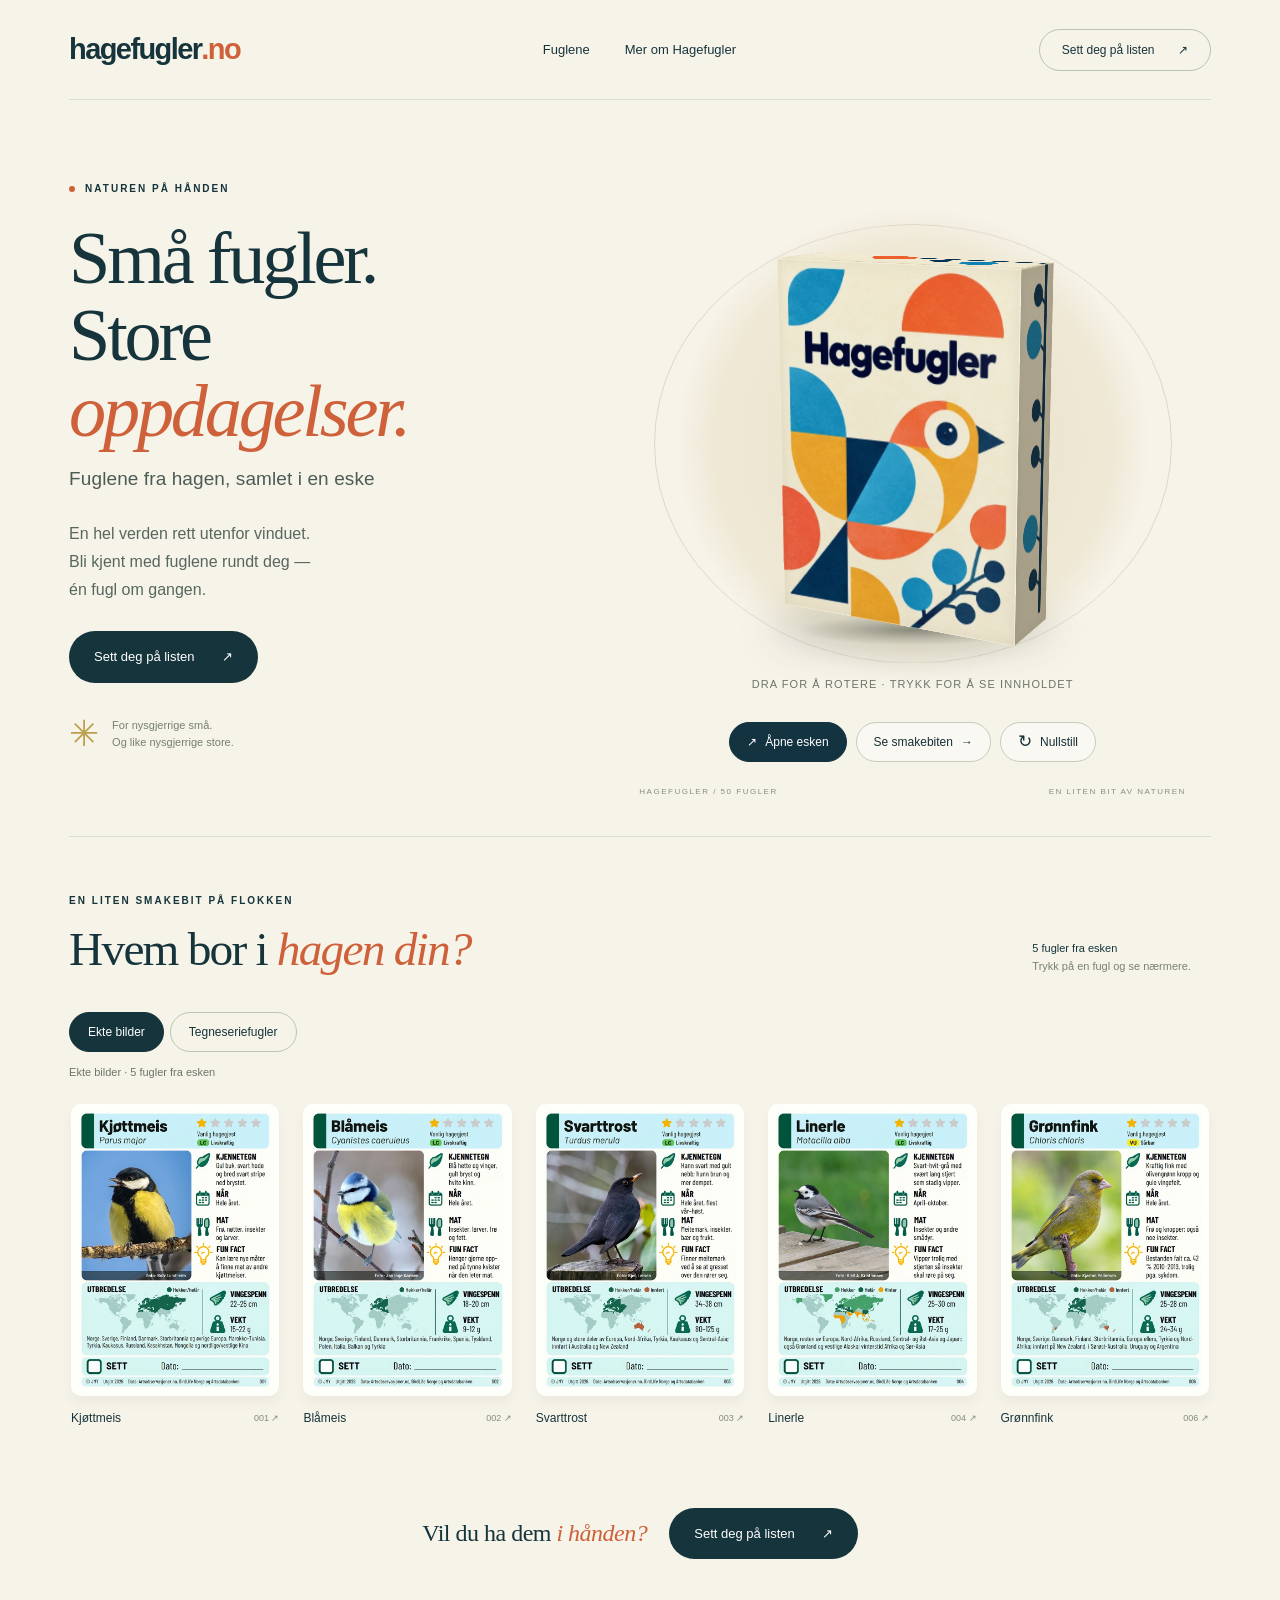
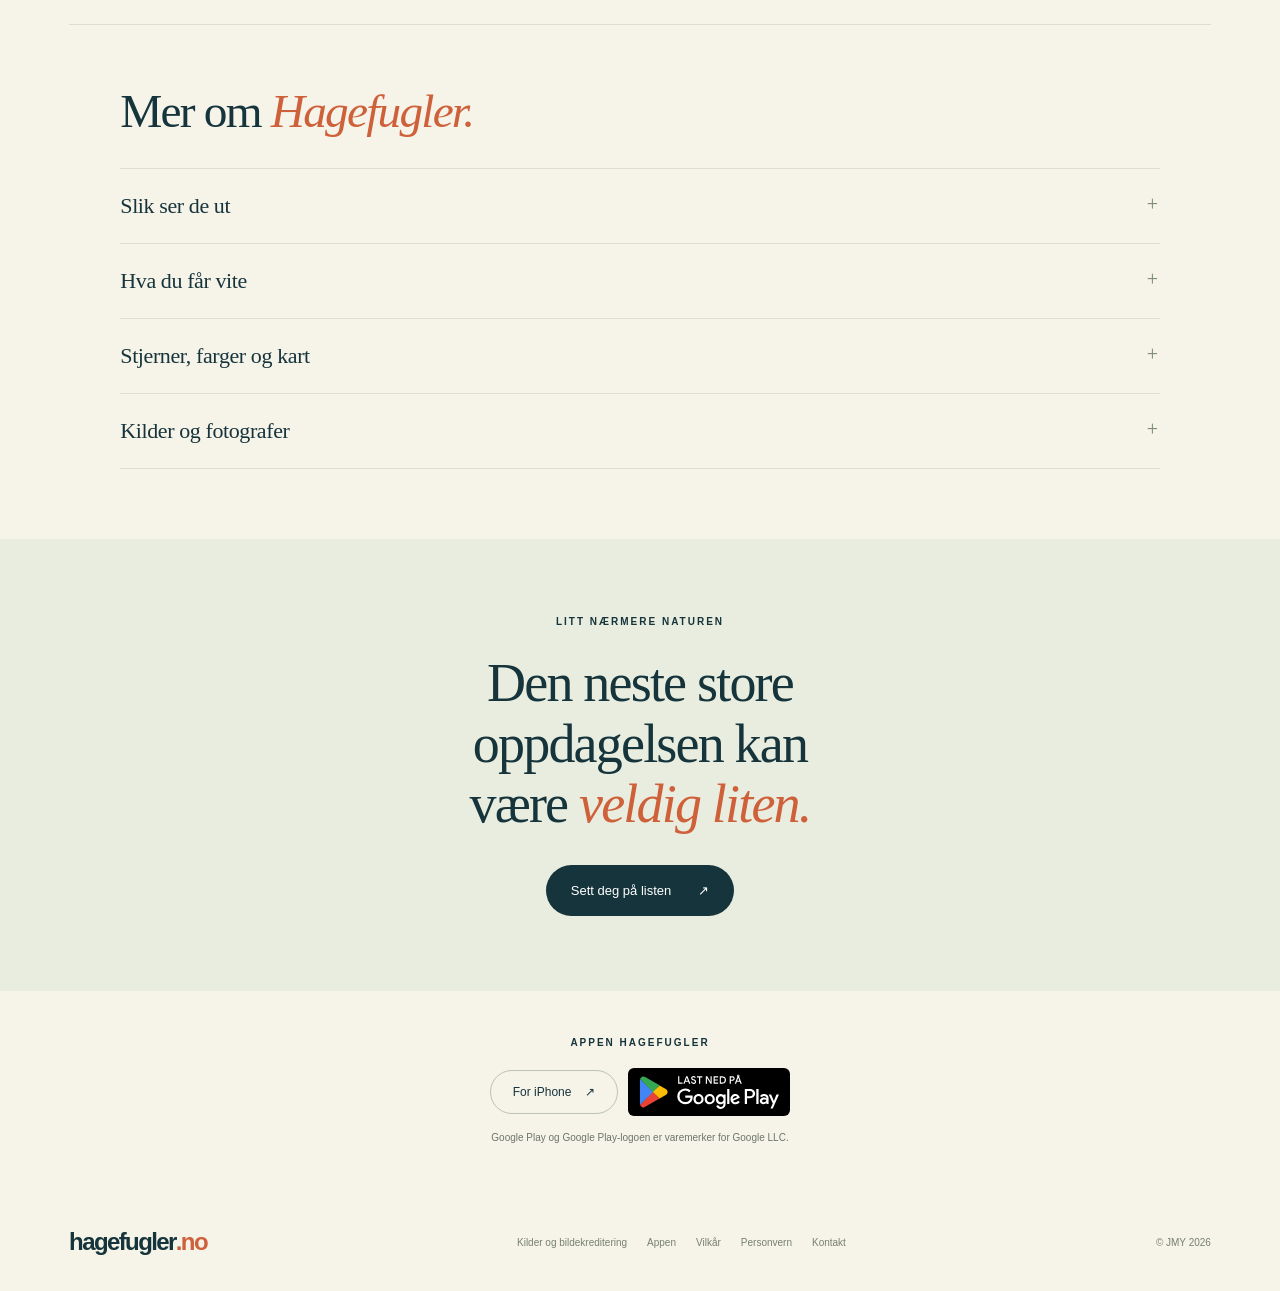
==== commit 5c9c5cc1: "Forsiden: «fugl» og «eske» i stedet for «kort» Meny, overskrifter, brødtekst, smakebiten, 3D-esken, " ====
--- a/index.html
+++ b/index.html
@@ -1,17 +1,17 @@
-<!doctype html><html lang="nb"><head><meta charset="utf-8"><meta name="viewport" content="width=device-width,initial-scale=1"><meta name="theme-color" content="#f6f3e9"><meta name="description" content="Hagefugler er en kortstokk med fuglene du kan se i og fra hagen. Sett deg på listen for de fysiske kortene. Ingen betaling nå."><title>hagefugler.no — Naturen på hånden</title><link rel="stylesheet" href="style.css?v=14"><script type="module" src="app.js?v=14"></script></head><body>
-<header class="header"><a class="wordmark" href="#" aria-label="Hagefugler hjem">hagefugler<span class="brand-dot">.no</span></a><nav aria-label="Hovedmeny"><a href="#kortene">Kortene</a><a href="#mer">Mer om kortene</a></nav><button class="header-order" data-order>Sett deg på listen <span>↗</span></button></header>
-<main><section class="hero"><div class="hero-copy"><p class="eyebrow"><span></span> NATUREN PÅ HÅNDEN</p><h1>Små fugler.<br>Store <em>oppdagelser.</em></h1><p class="hero-sub">Fuglene fra hagen, samlet i en eske</p><p class="intro">En hel verden rett utenfor vinduet. <br>Bli kjent med fuglene rundt deg — <br>ett kort om gangen.</p><div class="hero-actions"><button class="button dark" data-order>Sett deg på listen <span>↗</span></button></div><div class="hero-progress" id="hero-progress" hidden></div><div class="hero-note"><span class="sun" aria-hidden="true">✳</span><p>For nysgjerrige små.<br>Og like nysgjerrige store.</p></div></div><div class="product"><hagefugler-box no-picker realisme></hagefugler-box><div class="product-caption"><span>HAGEFUGLER / 50 FUGLER</span><span>EN LITEN BIT AV NATUREN</span></div></div></section>
+<!doctype html><html lang="nb"><head><meta charset="utf-8"><meta name="viewport" content="width=device-width,initial-scale=1"><meta name="theme-color" content="#f6f3e9"><meta name="description" content="Hagefugler er en eske med fuglene du kan se i og fra hagen. Sett deg på listen. Ingen betaling nå."><title>hagefugler.no — Naturen på hånden</title><link rel="stylesheet" href="style.css?v=14"><script type="module" src="app.js?v=14"></script></head><body>
+<header class="header"><a class="wordmark" href="#" aria-label="Hagefugler hjem">hagefugler<span class="brand-dot">.no</span></a><nav aria-label="Hovedmeny"><a href="#fuglene">Fuglene</a><a href="#mer">Mer om Hagefugler</a></nav><button class="header-order" data-order>Sett deg på listen <span>↗</span></button></header>
+<main><section class="hero"><div class="hero-copy"><p class="eyebrow"><span></span> NATUREN PÅ HÅNDEN</p><h1>Små fugler.<br>Store <em>oppdagelser.</em></h1><p class="hero-sub">Fuglene fra hagen, samlet i en eske</p><p class="intro">En hel verden rett utenfor vinduet. <br>Bli kjent med fuglene rundt deg — <br>én fugl om gangen.</p><div class="hero-actions"><button class="button dark" data-order>Sett deg på listen <span>↗</span></button></div><div class="hero-progress" id="hero-progress" hidden></div><div class="hero-note"><span class="sun" aria-hidden="true">✳</span><p>For nysgjerrige små.<br>Og like nysgjerrige store.</p></div></div><div class="product"><hagefugler-box no-picker realisme></hagefugler-box><div class="product-caption"><span>HAGEFUGLER / 50 FUGLER</span><span>EN LITEN BIT AV NATUREN</span></div></div></section>
 <hr class="section-line">
-<section class="collection" id="kortene"><div class="section-head"><div><p class="eyebrow">EN LITEN SMAKEBIT PÅ FLOKKEN</p><h2>Hvem bor i <em>hagen din?</em></h2></div><div class="collection-controls"><p>5 kort fra kortstokken<br><span>Trykk på et kort og se nærmere.</span></p><button id="scroll-left" aria-label="Bla til venstre">←</button><button id="scroll-right" aria-label="Bla til høyre">→</button></div></div><div class="edition-picker" role="group" aria-label="Velg kortversjon"><button data-edition="photos" aria-pressed="true">Ekte bilder</button><button data-edition="illustrations" aria-pressed="false">Tegneseriefugler</button></div><p class="edition-note" id="edition-note" aria-live="polite">Ekte bilder · 5 kort fra kortstokken</p><div class="card-rail" id="card-rail" aria-label="Smakebiter"></div><div class="rail-foot"><span>DRA ELLER BLA <span>↔</span></span></div><div class="collection-cta"><p>Vil du ha dem <em>i hånden?</em></p><button class="button dark" data-order>Sett deg på listen <span>↗</span></button></div></section>
+<section class="collection" id="fuglene"><div class="section-head"><div><p class="eyebrow">EN LITEN SMAKEBIT PÅ FLOKKEN</p><h2>Hvem bor i <em>hagen din?</em></h2></div><div class="collection-controls"><p>5 fugler fra esken<br><span>Trykk på en fugl og se nærmere.</span></p><button id="scroll-left" aria-label="Bla til venstre">←</button><button id="scroll-right" aria-label="Bla til høyre">→</button></div></div><div class="edition-picker" role="group" aria-label="Velg versjon"><button data-edition="photos" aria-pressed="true">Ekte bilder</button><button data-edition="illustrations" aria-pressed="false">Tegneseriefugler</button></div><p class="edition-note" id="edition-note" aria-live="polite">Ekte bilder · 5 fugler fra esken</p><div class="card-rail" id="card-rail" aria-label="Smakebiter"></div><div class="rail-foot"><span>DRA ELLER BLA <span>↔</span></span></div><div class="collection-cta"><p>Vil du ha dem <em>i hånden?</em></p><button class="button dark" data-order>Sett deg på listen <span>↗</span></button></div></section>
 
-<section class="more" id="mer"><div class="more-head"><h2>Mer om <em>kortene.</em></h2></div><div class="more-list"><details id="bilder"><summary>Slik ser kortene ut</summary><div class="detail-content"><div class="photo-pair"><img class="photo-wide" src="assets/fysisk-bord-768.webp" srcset="assets/fysisk-bord-768.webp 768w, assets/fysisk-bord-1536.webp 1536w" sizes="(max-width:760px) 88vw, 700px" width="1536" height="750" loading="lazy" decoding="async" alt="Esken med kortene vifta ut på et bord"><img class="photo-square" src="assets/fysisk-hand-640.webp" srcset="assets/fysisk-hand-640.webp 640w, assets/fysisk-hand-1152.webp 1152w" sizes="(max-width:760px) 88vw, 340px" width="1152" height="1152" loading="lazy" decoding="async" alt="En hånd som holder fem av fuglene"></div><figure class="photo-quote"><blockquote><p>«De var fine»</p></blockquote><figcaption>— Johanne, 5 år</figcaption></figure></div></details><details id="om"><summary>Hva står på kortene</summary><div class="detail-content"><p>Hagefugler er en kortstokk med fuglene du kan se i og fra hagen, og noen du møter i skogen eller ved vannet. Hvert kort har bilde, kjennetegn og en fun fact, og plass til å krysse av når du har sett fuglen.</p><p>Kortstokken har 55 kort: 50 fugler, forklaringskort og bonuskort med andre dyr i hagen.</p><p>Velg mellom ekte fotografier og tegneseriefugler. Begge versjonene lar deg bli kjent med de samme fuglene.</p><div class="story-list"><div><span>01</span><p><strong>Se etter kjennetegn</strong>Illustrasjoner eller fotografier og enkle beskrivelser hjelper deg å kjenne igjen fuglene.</p></div><div><span>02</span><p><strong>Oppdag noe du ikke visste</strong>Les om maten, vingespennet og de små tingene som gjør hver fugl spesiell.</p></div><div><span>03</span><p><strong>Ta vare på øyeblikket</strong>Kryss av for fuglene du har sett, og skriv ned datoen på kortet.</p></div></div></div></details><details id="slik-leser-du"><summary>Slik leser du kortene</summary><div class="detail-content"><p>Stjerner, farger og kart hjelper deg å bli kjent med hver fugl.</p><div class="guide-columns"><div class="star-guide"><p class="eyebrow">STJERNENE</p><h3>Hvor lett er fuglen<br>å se i hagen?</h3><ul class="star-list"><li><span class="stars" aria-label="1 av 5 stjerner"><span aria-hidden="true">★</span><span class="empty-stars" aria-hidden="true">★★★★</span></span><span>Vanlig hagegjest</span></li><li><span class="stars" aria-label="2 av 5 stjerner"><span aria-hidden="true">★★</span><span class="empty-stars" aria-hidden="true">★★★</span></span><span>Regelmessig hagegjest</span></li><li><span class="stars" aria-label="3 av 5 stjerner"><span aria-hidden="true">★★★</span><span class="empty-stars" aria-hidden="true">★★</span></span><span>Uvanlig hagegjest</span></li><li><span class="stars" aria-label="4 av 5 stjerner"><span aria-hidden="true">★★★★</span><span class="empty-stars" aria-hidden="true">★</span></span><span>Sjelden hagegjest</span></li><li><span class="stars" aria-label="5 av 5 stjerner"><span aria-hidden="true">★★★★★</span><span class="empty-stars" aria-hidden="true"></span></span><span>Svært sjelden hagegjest</span></li></ul><p class="guide-note">Stjernene gjelder hager i boligstrøk. Grunnlaget er Hagefugltellingen 2024–2026 fra fôringsplasser i hele landet og funn i Artsobservasjoner.</p><p class="guide-note star-distinction">Stjernene beskriver hvor vanlig fuglen er å se i hagen. Rødlistemerket beskriver risikoen for at arten dør ut i Norge.</p></div><div class="guide-details"><details open><summary>Rødlista <span>Artens status i Norge</span></summary><div class="detail-content"><p>Merket under stjernene viser kategorien i Norsk rødliste for arter 2021 fra Artsdatabanken, som denne kortutgaven bruker.</p><div class="status-grid"><div><span class="status-chip status-lc">LC</span><span>Livskraftig</span></div><div><span class="status-chip status-nt">NT</span><span>Nær truet</span></div><div><span class="status-chip status-vu">VU</span><span>Sårbar</span></div><div><span class="status-chip status-en">EN</span><span>Sterkt truet</span></div><div><span class="status-chip status-cr">CR</span><span>Kritisk truet</span></div><div><span class="status-chip status-re">RE</span><span>Regionalt utdødd</span></div><div><span class="status-chip status-dd">DD</span><span>Datamangel</span></div><div><span class="status-chip status-na">NA</span><span>Ikke egnet</span></div><div><span class="status-chip status-ne">NE</span><span>Ikke vurdert</span></div></div></div></details><details><summary>Fargen ved navnet <span>Hvilken fuglegruppe?</span></summary><div class="detail-content"><p>Fargestolpen til venstre for navnet viser hvilken orden fuglen tilhører hos Artsdatabanken.</p><ul class="group-legend"><li><span class="group-stripe" style="background:#00573d" aria-hidden="true"></span>Spurvefugler</li><li><span class="group-stripe" style="background:#804a20" aria-hidden="true"></span>Haukefugler</li><li><span class="group-stripe" style="background:#3398b6" aria-hidden="true"></span>Vade-, måke- og alkefugler</li><li><span class="group-stripe" style="background:#808aaa" aria-hidden="true"></span>Duefugler</li><li><span class="group-stripe" style="background:#bb6227" aria-hidden="true"></span>Falkefugler</li><li><span class="group-stripe" style="background:#819c2b" aria-hidden="true"></span>Tranefugler</li><li><span class="group-stripe" style="background:#c21b5b" aria-hidden="true"></span>Gjøkfugler</li><li><span class="group-stripe" style="background:#dfa821" aria-hidden="true"></span>Horn- og hærfugler</li><li><span class="group-stripe" style="background:#b8291c" aria-hidden="true"></span>Spettefugler</li><li><span class="group-stripe" style="background:#674697" aria-hidden="true"></span>Ugler</li><li><span class="group-stripe" style="background:#746c23" aria-hidden="true"></span>Hønsefugler</li><li><span class="group-stripe" style="background:#1c79bb" aria-hidden="true"></span>Andefugler</li><li><span class="group-stripe" style="background:#333438" aria-hidden="true"></span>Nattravn- og seilerfugler</li><li><span class="group-stripe" style="background:#183b62" aria-hidden="true"></span>Lomfugler</li><li><span class="group-stripe" style="background:#0a9da6" aria-hidden="true"></span>Råkefugler</li><li><span class="group-stripe" style="background:#97adb5" aria-hidden="true"></span>Pelikan- og hegrefugler</li></ul></div></details><details><summary>Kartet <span>Hvor i verden lever fuglen?</span></summary><div class="detail-content"><p>Kartet viser en grov utbredelse. Teksten under kartet nevner land og områder.</p><ul class="map-legend"><li><i style="background:#18664f"></i>Hekker eller er der hele året</li><li><i style="background:#48a274"></i>Hekker (bare sommer)</li><li><i style="background:#eaa51c"></i>Er der om vinteren</li><li><i style="background:#ba6840"></i>Innført av mennesker</li></ul></div></details><details><summary>«Sett» <span>Din egen oppdagelsesliste</span></summary><div class="detail-content"><p>Kryss av og skriv datoen når du har sett fuglen selv. Bruk kortene som en liten samling av egne naturopplevelser. Hvor mange finner du?</p></div></details></div></div></div></details><details id="kilder"><summary>Kilder og fotografer</summary><div class="detail-content"><h3 class="more-sub">Kilder til opplysningene</h3><p>Kortutgaven oppgir Hagefugltellingen (BirdLife Norge/Fuglevennen), Artsobservasjoner.no og Artsdatabanken som grunnlag. Fakta, vingespenn og vekt er kontrollert mot Store norske leksikon, BTO, RSPB og andre fagkilder, ifølge informasjonskortet.</p><div class="source-links"><a href="https://www.birdlife.no/" target="_blank" rel="noopener noreferrer">BirdLife Norge ↗</a><a href="https://www.artsobservasjoner.no/" target="_blank" rel="noopener noreferrer">Artsobservasjoner ↗</a><a href="https://www.artsdatabanken.no/" target="_blank" rel="noopener noreferrer">Artsdatabanken ↗</a></div><h3 class="more-sub">Fotografene i fotoversjonen</h3><p>Fotografiene er hentet fra artssidene hos Artsdatabanken og Artsobservasjoner. De er beskåret og skalert for kortene.</p><table class="photo-credits"><caption>Fotokreditering for de fem kortene med ekte bilder</caption><thead><tr><th scope="col">Kort</th><th scope="col">Fotograf</th></tr></thead><tbody><tr><td>001 · Kjøttmeis</td><td>Rolv Lundheim</td></tr><tr><td>002 · Blåmeis</td><td>Jan Inge Karlsen</td></tr><tr><td>003 · Svarttrost</td><td>Kjell Larsen</td></tr><tr><td>004 · Linerle</td><td>Kjell A. Kristiansen</td></tr><tr><td>006 · Grønnfink</td><td>Kjartan Pedersen</td></tr></tbody></table><p>De fem fotografiene er oppført med <a href="https://creativecommons.org/licenses/by/4.0/" target="_blank" rel="noopener noreferrer">CC BY 4.0</a> på bildekrediteringskortet.</p><a class="text-link" href="assets/bildekreditering.webp" target="_blank" rel="noopener noreferrer">Se full bildekreditering og lisenser ↗</a></div></details></div></section>
+<section class="more" id="mer"><div class="more-head"><h2>Mer om <em>Hagefugler.</em></h2></div><div class="more-list"><details id="bilder"><summary>Slik ser de ut</summary><div class="detail-content"><div class="photo-pair"><img class="photo-wide" src="assets/fysisk-bord-768.webp" srcset="assets/fysisk-bord-768.webp 768w, assets/fysisk-bord-1536.webp 1536w" sizes="(max-width:760px) 88vw, 700px" width="1536" height="750" loading="lazy" decoding="async" alt="Esken med fuglene vifta ut på et bord"><img class="photo-square" src="assets/fysisk-hand-640.webp" srcset="assets/fysisk-hand-640.webp 640w, assets/fysisk-hand-1152.webp 1152w" sizes="(max-width:760px) 88vw, 340px" width="1152" height="1152" loading="lazy" decoding="async" alt="En hånd som holder fem av fuglene"></div><figure class="photo-quote"><blockquote><p>«De var fine»</p></blockquote><figcaption>— Johanne, 5 år</figcaption></figure></div></details><details id="om"><summary>Hva du får vite</summary><div class="detail-content"><p>Hagefugler er fuglene du kan se i og fra hagen, og noen du møter i skogen eller ved vannet. Hver fugl har bilde, kjennetegn og en fun fact, og plass til å krysse av når du har sett den.</p><p>I esken ligger 50 fugler, noen forklaringer og bonusdyr fra hagen.</p><p>Velg mellom ekte fotografier og tegneseriefugler. Begge versjonene lar deg bli kjent med de samme fuglene.</p><div class="story-list"><div><span>01</span><p><strong>Se etter kjennetegn</strong>Illustrasjoner eller fotografier og enkle beskrivelser hjelper deg å kjenne igjen fuglene.</p></div><div><span>02</span><p><strong>Oppdag noe du ikke visste</strong>Les om maten, vingespennet og de små tingene som gjør hver fugl spesiell.</p></div><div><span>03</span><p><strong>Ta vare på øyeblikket</strong>Kryss av for fuglene du har sett, og skriv ned datoen.</p></div></div></div></details><details id="slik-leser-du"><summary>Stjerner, farger og kart</summary><div class="detail-content"><p>Stjerner, farger og kart hjelper deg å bli kjent med hver fugl.</p><div class="guide-columns"><div class="star-guide"><p class="eyebrow">STJERNENE</p><h3>Hvor lett er fuglen<br>å se i hagen?</h3><ul class="star-list"><li><span class="stars" aria-label="1 av 5 stjerner"><span aria-hidden="true">★</span><span class="empty-stars" aria-hidden="true">★★★★</span></span><span>Vanlig hagegjest</span></li><li><span class="stars" aria-label="2 av 5 stjerner"><span aria-hidden="true">★★</span><span class="empty-stars" aria-hidden="true">★★★</span></span><span>Regelmessig hagegjest</span></li><li><span class="stars" aria-label="3 av 5 stjerner"><span aria-hidden="true">★★★</span><span class="empty-stars" aria-hidden="true">★★</span></span><span>Uvanlig hagegjest</span></li><li><span class="stars" aria-label="4 av 5 stjerner"><span aria-hidden="true">★★★★</span><span class="empty-stars" aria-hidden="true">★</span></span><span>Sjelden hagegjest</span></li><li><span class="stars" aria-label="5 av 5 stjerner"><span aria-hidden="true">★★★★★</span><span class="empty-stars" aria-hidden="true"></span></span><span>Svært sjelden hagegjest</span></li></ul><p class="guide-note">Stjernene gjelder hager i boligstrøk. Grunnlaget er Hagefugltellingen 2024–2026 fra fôringsplasser i hele landet og funn i Artsobservasjoner.</p><p class="guide-note star-distinction">Stjernene beskriver hvor vanlig fuglen er å se i hagen. Rødlistemerket beskriver risikoen for at arten dør ut i Norge.</p></div><div class="guide-details"><details open><summary>Rødlista <span>Artens status i Norge</span></summary><div class="detail-content"><p>Merket under stjernene viser kategorien i Norsk rødliste for arter 2021 fra Artsdatabanken, som denne utgaven bruker.</p><div class="status-grid"><div><span class="status-chip status-lc">LC</span><span>Livskraftig</span></div><div><span class="status-chip status-nt">NT</span><span>Nær truet</span></div><div><span class="status-chip status-vu">VU</span><span>Sårbar</span></div><div><span class="status-chip status-en">EN</span><span>Sterkt truet</span></div><div><span class="status-chip status-cr">CR</span><span>Kritisk truet</span></div><div><span class="status-chip status-re">RE</span><span>Regionalt utdødd</span></div><div><span class="status-chip status-dd">DD</span><span>Datamangel</span></div><div><span class="status-chip status-na">NA</span><span>Ikke egnet</span></div><div><span class="status-chip status-ne">NE</span><span>Ikke vurdert</span></div></div></div></details><details><summary>Fargen ved navnet <span>Hvilken fuglegruppe?</span></summary><div class="detail-content"><p>Fargestolpen til venstre for navnet viser hvilken orden fuglen tilhører hos Artsdatabanken.</p><ul class="group-legend"><li><span class="group-stripe" style="background:#00573d" aria-hidden="true"></span>Spurvefugler</li><li><span class="group-stripe" style="background:#804a20" aria-hidden="true"></span>Haukefugler</li><li><span class="group-stripe" style="background:#3398b6" aria-hidden="true"></span>Vade-, måke- og alkefugler</li><li><span class="group-stripe" style="background:#808aaa" aria-hidden="true"></span>Duefugler</li><li><span class="group-stripe" style="background:#bb6227" aria-hidden="true"></span>Falkefugler</li><li><span class="group-stripe" style="background:#819c2b" aria-hidden="true"></span>Tranefugler</li><li><span class="group-stripe" style="background:#c21b5b" aria-hidden="true"></span>Gjøkfugler</li><li><span class="group-stripe" style="background:#dfa821" aria-hidden="true"></span>Horn- og hærfugler</li><li><span class="group-stripe" style="background:#b8291c" aria-hidden="true"></span>Spettefugler</li><li><span class="group-stripe" style="background:#674697" aria-hidden="true"></span>Ugler</li><li><span class="group-stripe" style="background:#746c23" aria-hidden="true"></span>Hønsefugler</li><li><span class="group-stripe" style="background:#1c79bb" aria-hidden="true"></span>Andefugler</li><li><span class="group-stripe" style="background:#333438" aria-hidden="true"></span>Nattravn- og seilerfugler</li><li><span class="group-stripe" style="background:#183b62" aria-hidden="true"></span>Lomfugler</li><li><span class="group-stripe" style="background:#0a9da6" aria-hidden="true"></span>Råkefugler</li><li><span class="group-stripe" style="background:#97adb5" aria-hidden="true"></span>Pelikan- og hegrefugler</li></ul></div></details><details><summary>Kartet <span>Hvor i verden lever fuglen?</span></summary><div class="detail-content"><p>Kartet viser en grov utbredelse. Teksten under kartet nevner land og områder.</p><ul class="map-legend"><li><i style="background:#18664f"></i>Hekker eller er der hele året</li><li><i style="background:#48a274"></i>Hekker (bare sommer)</li><li><i style="background:#eaa51c"></i>Er der om vinteren</li><li><i style="background:#ba6840"></i>Innført av mennesker</li></ul></div></details><details><summary>«Sett» <span>Din egen oppdagelsesliste</span></summary><div class="detail-content"><p>Kryss av og skriv datoen når du har sett fuglen selv. Bruk dem som en liten samling av egne naturopplevelser. Hvor mange finner du?</p></div></details></div></div></div></details><details id="kilder"><summary>Kilder og fotografer</summary><div class="detail-content"><h3 class="more-sub">Kilder til opplysningene</h3><p>Utgaven oppgir Hagefugltellingen (BirdLife Norge/Fuglevennen), Artsobservasjoner.no og Artsdatabanken som grunnlag. Fakta, vingespenn og vekt er kontrollert mot Store norske leksikon, BTO, RSPB og andre fagkilder, ifølge informasjonen i esken.</p><div class="source-links"><a href="https://www.birdlife.no/" target="_blank" rel="noopener noreferrer">BirdLife Norge ↗</a><a href="https://www.artsobservasjoner.no/" target="_blank" rel="noopener noreferrer">Artsobservasjoner ↗</a><a href="https://www.artsdatabanken.no/" target="_blank" rel="noopener noreferrer">Artsdatabanken ↗</a></div><h3 class="more-sub">Fotografene i fotoversjonen</h3><p>Fotografiene er hentet fra artssidene hos Artsdatabanken og Artsobservasjoner. De er beskåret og skalert til formatet.</p><table class="photo-credits"><caption>Fotokreditering for de fem fuglene med ekte bilder</caption><thead><tr><th scope="col">Nr.</th><th scope="col">Fotograf</th></tr></thead><tbody><tr><td>001 · Kjøttmeis</td><td>Rolv Lundheim</td></tr><tr><td>002 · Blåmeis</td><td>Jan Inge Karlsen</td></tr><tr><td>003 · Svarttrost</td><td>Kjell Larsen</td></tr><tr><td>004 · Linerle</td><td>Kjell A. Kristiansen</td></tr><tr><td>006 · Grønnfink</td><td>Kjartan Pedersen</td></tr></tbody></table><p>De fem fotografiene er oppført med <a href="https://creativecommons.org/licenses/by/4.0/" target="_blank" rel="noopener noreferrer">CC BY 4.0</a> i bildekrediteringen.</p><a class="text-link" href="assets/bildekreditering.webp" target="_blank" rel="noopener noreferrer">Se full bildekreditering og lisenser ↗</a></div></details></div></section>
 <section class="order-section"><p class="eyebrow">LITT NÆRMERE NATUREN</p><h2>Den neste store<br>oppdagelsen kan<br>være <em>veldig liten.</em></h2><button class="button dark" data-order>Sett deg på listen <span>↗</span></button></section><section class="app-buttons" aria-labelledby="app-buttons-title"><p class="eyebrow" id="app-buttons-title">APPEN HAGEFUGLER</p><div class="app-buttons-row"><a class="app-btn" id="app-link" href="/app/" aria-label="Hagefugler for iPhone">For iPhone <span aria-hidden="true">↗</span></a><a class="play-badge" href="https://play.google.com/store/apps/details?id=no.fuglekort.hagefugler"><img src="assets/google-play-nb-NO.svg" alt="Last ned på Google Play" width="162" height="48"></a></div><p class="varemerke">Google Play og Google Play-logoen er varemerker for Google LLC.</p></section></main>
 <footer><a class="wordmark" href="#">hagefugler<span class="brand-dot">.no</span></a><span class="footer-links"><a class="footer-sources" href="#kilder">Kilder og bildekreditering</a><a class="footer-sources" href="/app/">Appen</a><a class="footer-sources" href="/vilkar/">Vilkår</a><a class="footer-sources" href="/personvern/">Personvern</a><a class="footer-sources" href="mailto:post.fuglekort@gmail.com">Kontakt</a></span><small>© JMY 2026</small></footer>
-<dialog id="viewer" class="viewer" aria-label="Se nærmere"><button class="close" data-close aria-label="Lukk kortvisning">✕</button><div class="viewer-editions"><div class="edition-picker" role="group" aria-label="Velg kortversjon"><button data-edition="photos" aria-pressed="true">Ekte bilder</button><button data-edition="illustrations" aria-pressed="false">Tegneseriefugler</button></div></div><div class="viewer-layout"><button class="round prev" aria-label="Forrige kort">←</button><div class="viewer-card"><img id="large-card" alt=""><p id="card-counter" aria-live="polite"></p></div><button class="round next" aria-label="Neste kort">→</button></div><p class="viewer-tip">En smakebit: de fem første kortene. Bruk pilene for å bla.</p></dialog>
-<dialog id="app-guide" class="order-dialog app-guide" aria-labelledby="app-guide-title" data-os="ios"><button class="close" data-close aria-label="Lukk">✕</button><p class="eyebrow">APPEN HAGEFUGLER</p><h2 id="app-guide-title">Hagefugler på<br><em>hjemskjermen.</em></h2><p class="guide-intro">Slik får du appen som et eget ikon på iPhone.</p><ol class="guide-steps" data-for="ios"><li><span class="step-n">1</span><p>Trykk <b>Åpne appen</b> nederst. Appen åpnes i Safari.</p></li><li><span class="step-n">2</span><p>Trykk <span class="ui-icon" role="img" aria-label="tre prikker"><svg viewBox="0 0 24 24" fill="currentColor"><circle cx="5" cy="12" r="1.9"/><circle cx="12" cy="12" r="1.9"/><circle cx="19" cy="12" r="1.9"/></svg></span> ved adressefeltet, og så <span class="ui-icon" role="img" aria-label="Del"><svg viewBox="0 0 24 24" fill="none" stroke="currentColor" stroke-width="1.8" stroke-linecap="round" stroke-linejoin="round"><path d="M12 14.5V3.5M8 7.5l4-4 4 4"/><path d="M8 10.5H6.5v10h11v-10H16"/></svg></span> <b>Del</b>. Ser du <span class="ui-icon" role="img" aria-label="Del"><svg viewBox="0 0 24 24" fill="none" stroke="currentColor" stroke-width="1.8" stroke-linecap="round" stroke-linejoin="round"><path d="M12 14.5V3.5M8 7.5l4-4 4 4"/><path d="M8 10.5H6.5v10h11v-10H16"/></svg></span> nederst på skjermen, trykker du rett på den.</p></li><li><span class="step-n">3</span><p>Bla ned og trykk <span class="ui-icon" role="img" aria-label="pluss"><svg viewBox="0 0 24 24" fill="none" stroke="currentColor" stroke-width="1.8" stroke-linecap="round"><rect x="4" y="4" width="16" height="16" rx="4.5"/><path d="M12 8.5v7M8.5 12h7"/></svg></span> <b>Legg til på Hjem-skjerm</b>, og så <b>Legg til</b>.</p></li></ol><a class="button dark wide" href="/app/">Åpne appen <span>↗</span></a></dialog><dialog id="order" class="order-dialog" aria-labelledby="order-title"><button class="close" data-close aria-label="Lukk bestilling">✕</button><p class="eyebrow">DIN KORTESKE</p><h2 id="order-title">En liten verden.<br><em>Til å holde i hånden.</em></h2>
+<dialog id="viewer" class="viewer" aria-label="Se nærmere"><button class="close" data-close aria-label="Lukk">✕</button><div class="viewer-editions"><div class="edition-picker" role="group" aria-label="Velg versjon"><button data-edition="photos" aria-pressed="true">Ekte bilder</button><button data-edition="illustrations" aria-pressed="false">Tegneseriefugler</button></div></div><div class="viewer-layout"><button class="round prev" aria-label="Forrige fugl">←</button><div class="viewer-card"><img id="large-card" alt=""><p id="card-counter" aria-live="polite"></p></div><button class="round next" aria-label="Neste fugl">→</button></div><p class="viewer-tip">En smakebit: de fem første fuglene. Bruk pilene for å bla.</p></dialog>
+<dialog id="app-guide" class="order-dialog app-guide" aria-labelledby="app-guide-title" data-os="ios"><button class="close" data-close aria-label="Lukk">✕</button><p class="eyebrow">APPEN HAGEFUGLER</p><h2 id="app-guide-title">Hagefugler på<br><em>hjemskjermen.</em></h2><p class="guide-intro">Slik får du appen som et eget ikon på iPhone.</p><ol class="guide-steps" data-for="ios"><li><span class="step-n">1</span><p>Trykk <b>Åpne appen</b> nederst. Appen åpnes i Safari.</p></li><li><span class="step-n">2</span><p>Trykk <span class="ui-icon" role="img" aria-label="tre prikker"><svg viewBox="0 0 24 24" fill="currentColor"><circle cx="5" cy="12" r="1.9"/><circle cx="12" cy="12" r="1.9"/><circle cx="19" cy="12" r="1.9"/></svg></span> ved adressefeltet, og så <span class="ui-icon" role="img" aria-label="Del"><svg viewBox="0 0 24 24" fill="none" stroke="currentColor" stroke-width="1.8" stroke-linecap="round" stroke-linejoin="round"><path d="M12 14.5V3.5M8 7.5l4-4 4 4"/><path d="M8 10.5H6.5v10h11v-10H16"/></svg></span> <b>Del</b>. Ser du <span class="ui-icon" role="img" aria-label="Del"><svg viewBox="0 0 24 24" fill="none" stroke="currentColor" stroke-width="1.8" stroke-linecap="round" stroke-linejoin="round"><path d="M12 14.5V3.5M8 7.5l4-4 4 4"/><path d="M8 10.5H6.5v10h11v-10H16"/></svg></span> nederst på skjermen, trykker du rett på den.</p></li><li><span class="step-n">3</span><p>Bla ned og trykk <span class="ui-icon" role="img" aria-label="pluss"><svg viewBox="0 0 24 24" fill="none" stroke="currentColor" stroke-width="1.8" stroke-linecap="round"><rect x="4" y="4" width="16" height="16" rx="4.5"/><path d="M12 8.5v7M8.5 12h7"/></svg></span> <b>Legg til på Hjem-skjerm</b>, og så <b>Legg til</b>.</p></li></ol><a class="button dark wide" href="/app/">Åpne appen <span>↗</span></a></dialog><dialog id="order" class="order-dialog" aria-labelledby="order-title"><button class="close" data-close aria-label="Lukk bestilling">✕</button><p class="eyebrow">DIN ESKE</p><h2 id="order-title">En liten verden.<br><em>Til å holde i hånden.</em></h2>
 <div id="order-start"><div class="order-product"><img src="assets/box-front.webp" alt="Hagefugler-esken"><div><h3>Hagefugler</h3><p>50 fugler og noen bonusdyr i illustrert eske.</p><p class="price"><strong>199 kr</strong> per kortstokk + frakt</p></div></div>
 <div class="versions" role="group" aria-label="Antall kortstokker av hver versjon"><p class="field-label">Velg antall av hver versjon</p><div class="version-row" data-version="photos"><div class="version-head"><strong>Ekte bilder</strong><div class="quantity"><button type="button" data-step="-1" aria-label="Én kortstokk færre med ekte bilder">−</button><output aria-live="polite">0</output><button type="button" data-step="1" aria-label="Én kortstokk til med ekte bilder">+</button></div></div><div class="version-progress" hidden><div class="progress-bar" role="progressbar" aria-label="Bestilt med ekte bilder" aria-valuemin="0" aria-valuemax="100" aria-valuenow="0"><span></span></div><small></small></div></div><div class="version-row" data-version="illustrations"><div class="version-head"><strong>Tegneseriefugler</strong><div class="quantity"><button type="button" data-step="-1" aria-label="Én kortstokk færre med tegneseriefugler">−</button><output aria-live="polite">0</output><button type="button" data-step="1" aria-label="Én kortstokk til med tegneseriefugler">+</button></div></div><div class="version-progress" hidden><div class="progress-bar" role="progressbar" aria-label="Bestilt med tegneseriefugler" aria-valuemin="0" aria-valuemax="100" aria-valuenow="0"><span></span></div><small></small></div></div></div>
-<div class="order-status"><span class="status-dot"></span><div><strong>Sett deg på listen. Ingen betaling nå.</strong><p>Hver versjon har sitt eget mål. Når en versjon har 100 bestilte kortstokker, vurderer vi å trykke den. Blir det trykk, får du en betalingsforespørsel i Vipps for det som trykkes. Du er ikke bundet før du har betalt. 100 bestillinger er ingen garanti for at kortene blir trykket.</p></div></div>
+<div class="order-status"><span class="status-dot"></span><div><strong>Sett deg på listen. Ingen betaling nå.</strong><p>Hver versjon har sitt eget mål. Når en versjon har 100 bestilte kortstokker, vurderer vi å trykke den. Blir det trykk, får du en betalingsforespørsel i Vipps for det som trykkes. Du er ikke bundet før du har betalt. 100 bestillinger er ingen garanti for at det blir trykk.</p></div></div>
 <form id="order-form" class="order-form" novalidate onsubmit="return false">
 <label class="field"><span class="field-label">Navn</span><input name="navn" autocomplete="name" maxlength="100" required></label>
 <label class="field"><span class="field-label">E-post</span><input name="epost" type="email" autocomplete="email" maxlength="254" required></label>
@@ -20,9 +20,9 @@
 <div class="address-fields" id="address-fields"><label class="field"><span class="field-label">Adresse</span><input name="adresse" autocomplete="street-address" maxlength="200"></label><div class="field-row"><label class="field"><span class="field-label">Postnummer</span><input name="postnummer" inputmode="numeric" autocomplete="postal-code" maxlength="4"></label><label class="field"><span class="field-label">Poststed</span><input name="poststed" autocomplete="address-level2" maxlength="60"></label></div></div>
 <div class="hp" aria-hidden="true"><label>La dette feltet stå tomt<input name="nettside" tabindex="-1" autocomplete="off"></label></div>
 <div class="order-total" aria-live="polite"><div><p class="field-label">Totalt</p><span id="total-detail">1 kortstokk 199 kr + frakt 69 kr</span></div><strong id="total-sum">268 kr</strong></div>
-<label class="consent"><input type="checkbox" name="samtykke" required><span>Jeg godtar <a href="/vilkar/" target="_blank">vilkårene</a> og <a href="/personvern/#bestillingslisten" target="_blank">personvernerklæringen</a>, og at jeg får en betalingsforespørsel i Vipps på mobilnummeret hvis kortene blir trykket.</span></label>
+<label class="consent"><input type="checkbox" name="samtykke" required><span>Jeg godtar <a href="/vilkar/" target="_blank">vilkårene</a> og <a href="/personvern/#bestillingslisten" target="_blank">personvernerklæringen</a>, og at jeg får en betalingsforespørsel i Vipps på mobilnummeret hvis det blir trykk.</span></label>
 <p class="form-error" id="form-error" role="alert" hidden></p>
 <button class="button dark wide" type="submit" id="order-submit">Sett meg på listen <span>→</span></button>
 </form><p class="demo-note">Vil du melde deg av, skriv til <a href="mailto:post.fuglekort@gmail.com">post.fuglekort@gmail.com</a>.</p></div>
-<div class="order-done" id="order-done" tabindex="-1" hidden><span class="done-mark" aria-hidden="true">✓</span><h3>Du står på listen</h3><p id="done-summary"></p><p>Du får en bekreftelse på e-post nå. Vi gir også beskjed når vi vet om kortene blir trykket. Du betaler ingenting før du får en forespørsel i Vipps.</p><button class="button dark wide" type="button" id="back-explore">Utforsk kortene <span>→</span></button><button class="text-button" type="button" id="order-again">Meld på én til</button></div></dialog>
+<div class="order-done" id="order-done" tabindex="-1" hidden><span class="done-mark" aria-hidden="true">✓</span><h3>Du står på listen</h3><p id="done-summary"></p><p>Du får en bekreftelse på e-post nå. Vi gir også beskjed når vi vet om det blir trykk. Du betaler ingenting før du får en forespørsel i Vipps.</p><button class="button dark wide" type="button" id="back-explore">Utforsk fuglene <span>→</span></button><button class="text-button" type="button" id="order-again">Meld på én til</button></div></dialog>
 </body></html>
--- a/style.css
+++ b/style.css
@@ -41,6 +41,6 @@
 /* Skille mellom toppen og smakebiten, med mindre luft */
 .section-line{border:0;border-top:1px solid var(--line);margin:0 5.4%;height:0}.hero{padding-bottom:40px}.section-line+.collection{padding-top:56px}
 @media(max-width:760px){.section-line{margin:0 6%}.hero{padding-bottom:30px}.section-line+.collection{padding-top:34px}}
-/* «Slik ser kortene ut»: bilder av de fysiske kortene og et sitat */
+/* «Slik ser de ut»: bilder av de fysiske kortene og et sitat */
 .photo-pair{display:flex;gap:12px;align-items:flex-start;margin:4px 0 0}.photo-pair img{display:block;width:100%;height:auto;min-width:0;border-radius:8px;background:#e9e4d4}.photo-wide{flex:2.048 1 0}.photo-square{flex:1 1 0}.photo-quote{margin:26px 0 4px}.photo-quote blockquote{margin:0}.photo-quote blockquote p{font:italic 400 28px/1.25 Georgia,'Times New Roman',serif;letter-spacing:-.4px;color:var(--ink);margin:0}.photo-quote figcaption{font-size:12px;color:var(--muted);margin-top:8px}
 @media(max-width:760px){.photo-pair{flex-direction:column;gap:10px}.photo-wide,.photo-square{flex:none}.photo-quote{margin-top:20px}.photo-quote blockquote p{font-size:24px}}
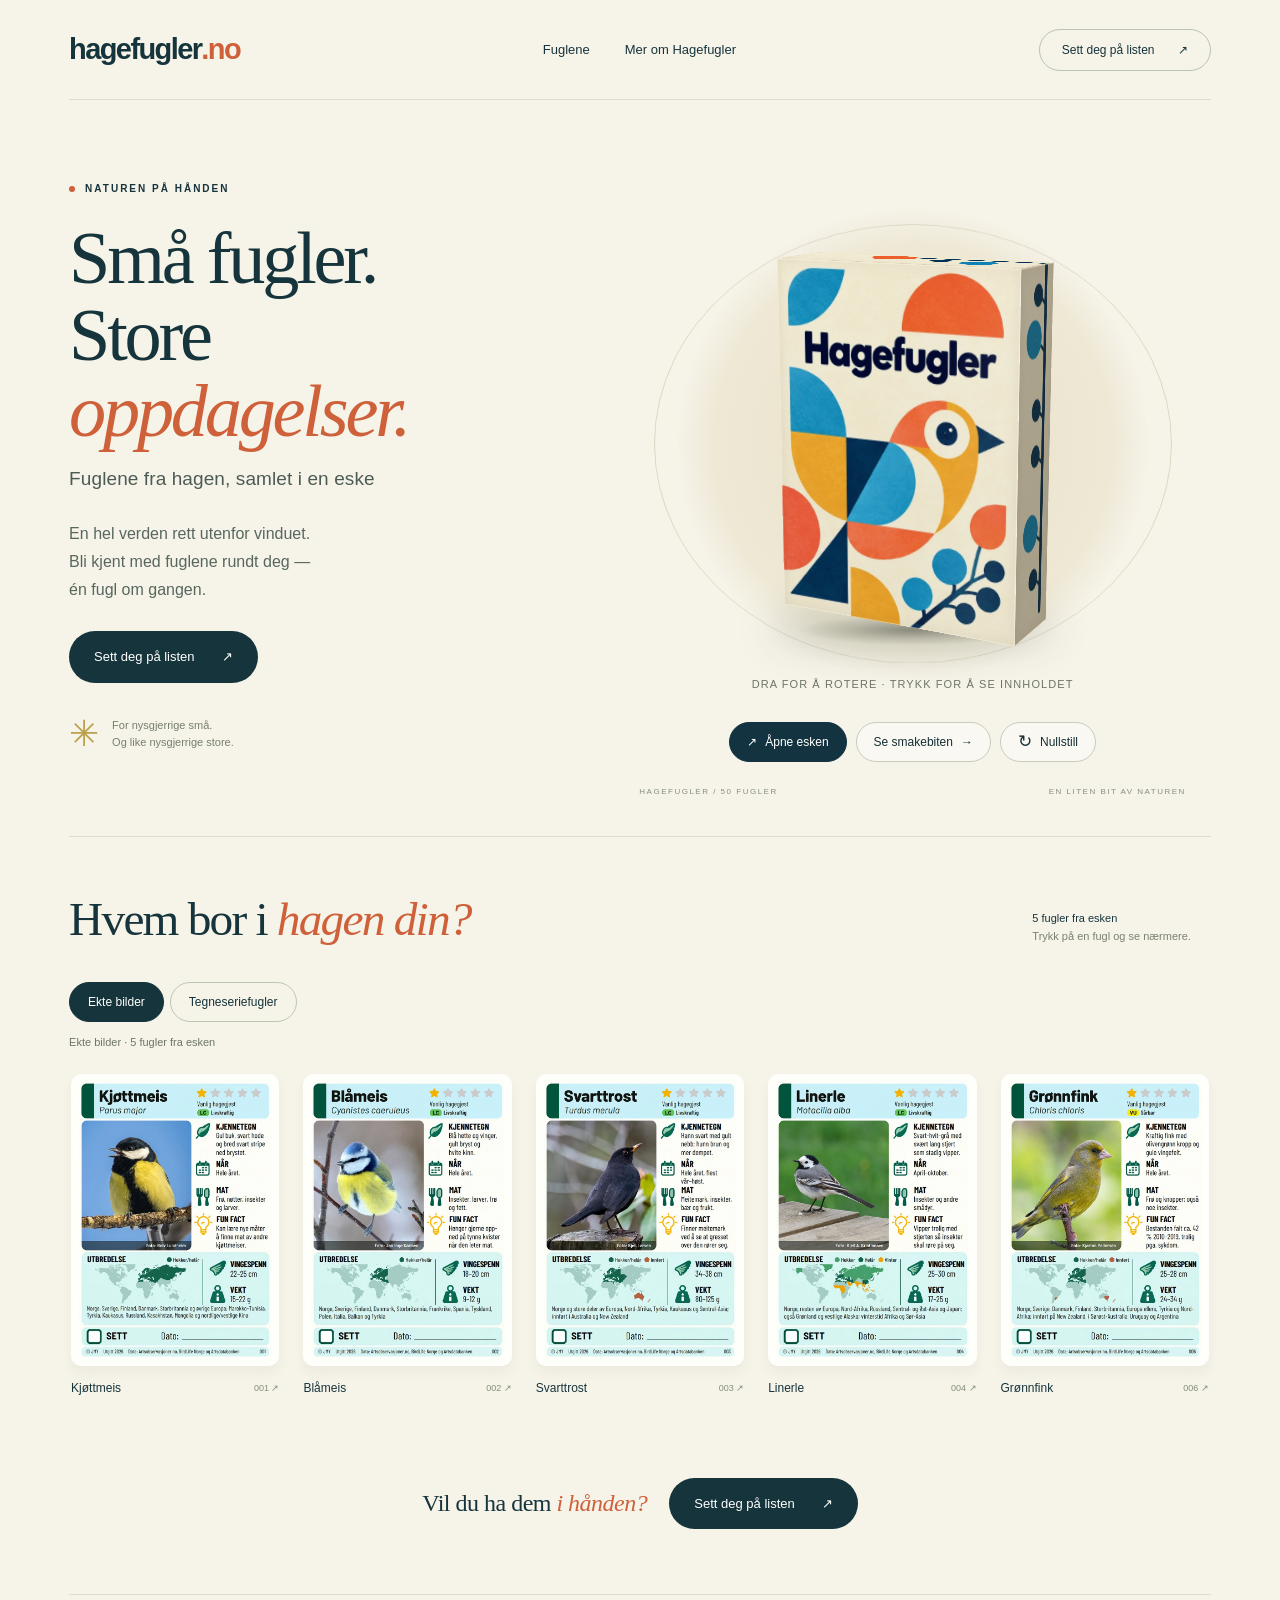
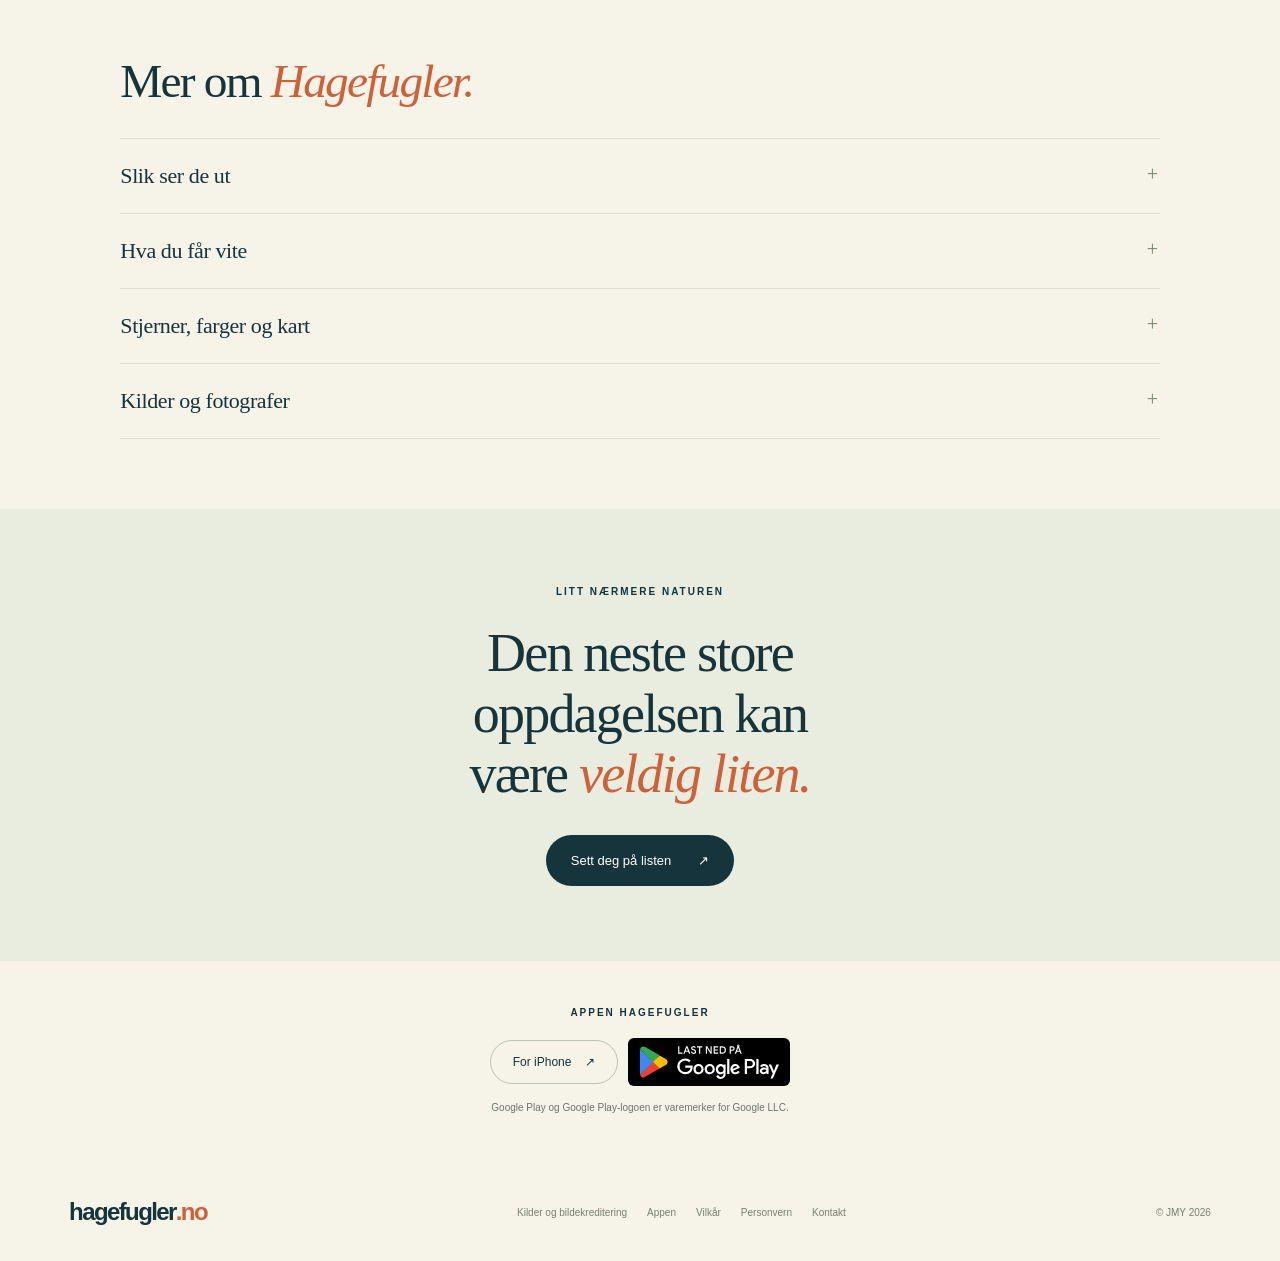
==== commit e8e7ef78: "Forsiden: fjerner «En liten smakebit på flokken» over «Hvem bor i hagen din?» Overskriften står alen" ====
--- a/index.html
+++ b/index.html
@@ -1,8 +1,8 @@
-<!doctype html><html lang="nb"><head><meta charset="utf-8"><meta name="viewport" content="width=device-width,initial-scale=1"><meta name="theme-color" content="#f6f3e9"><meta name="description" content="Hagefugler er en eske med fuglene du kan se i og fra hagen. Sett deg på listen. Ingen betaling nå."><title>hagefugler.no — Naturen på hånden</title><link rel="stylesheet" href="style.css?v=14"><script type="module" src="app.js?v=14"></script></head><body>
+<!doctype html><html lang="nb"><head><meta charset="utf-8"><meta name="viewport" content="width=device-width,initial-scale=1"><meta name="theme-color" content="#f6f3e9"><meta name="description" content="Hagefugler er en eske med fuglene du kan se i og fra hagen. Sett deg på listen. Ingen betaling nå."><title>hagefugler.no — Naturen på hånden</title><link rel="stylesheet" href="style.css?v=16"><script type="module" src="app.js?v=15"></script></head><body>
 <header class="header"><a class="wordmark" href="#" aria-label="Hagefugler hjem">hagefugler<span class="brand-dot">.no</span></a><nav aria-label="Hovedmeny"><a href="#fuglene">Fuglene</a><a href="#mer">Mer om Hagefugler</a></nav><button class="header-order" data-order>Sett deg på listen <span>↗</span></button></header>
 <main><section class="hero"><div class="hero-copy"><p class="eyebrow"><span></span> NATUREN PÅ HÅNDEN</p><h1>Små fugler.<br>Store <em>oppdagelser.</em></h1><p class="hero-sub">Fuglene fra hagen, samlet i en eske</p><p class="intro">En hel verden rett utenfor vinduet. <br>Bli kjent med fuglene rundt deg — <br>én fugl om gangen.</p><div class="hero-actions"><button class="button dark" data-order>Sett deg på listen <span>↗</span></button></div><div class="hero-progress" id="hero-progress" hidden></div><div class="hero-note"><span class="sun" aria-hidden="true">✳</span><p>For nysgjerrige små.<br>Og like nysgjerrige store.</p></div></div><div class="product"><hagefugler-box no-picker realisme></hagefugler-box><div class="product-caption"><span>HAGEFUGLER / 50 FUGLER</span><span>EN LITEN BIT AV NATUREN</span></div></div></section>
 <hr class="section-line">
-<section class="collection" id="fuglene"><div class="section-head"><div><p class="eyebrow">EN LITEN SMAKEBIT PÅ FLOKKEN</p><h2>Hvem bor i <em>hagen din?</em></h2></div><div class="collection-controls"><p>5 fugler fra esken<br><span>Trykk på en fugl og se nærmere.</span></p><button id="scroll-left" aria-label="Bla til venstre">←</button><button id="scroll-right" aria-label="Bla til høyre">→</button></div></div><div class="edition-picker" role="group" aria-label="Velg versjon"><button data-edition="photos" aria-pressed="true">Ekte bilder</button><button data-edition="illustrations" aria-pressed="false">Tegneseriefugler</button></div><p class="edition-note" id="edition-note" aria-live="polite">Ekte bilder · 5 fugler fra esken</p><div class="card-rail" id="card-rail" aria-label="Smakebiter"></div><div class="rail-foot"><span>DRA ELLER BLA <span>↔</span></span></div><div class="collection-cta"><p>Vil du ha dem <em>i hånden?</em></p><button class="button dark" data-order>Sett deg på listen <span>↗</span></button></div></section>
+<section class="collection" id="fuglene"><div class="section-head"><h2>Hvem bor i <em>hagen din?</em></h2><div class="collection-controls"><p>5 fugler fra esken<br><span>Trykk på en fugl og se nærmere.</span></p><button id="scroll-left" aria-label="Bla til venstre">←</button><button id="scroll-right" aria-label="Bla til høyre">→</button></div></div><div class="edition-picker" role="group" aria-label="Velg versjon"><button data-edition="photos" aria-pressed="true">Ekte bilder</button><button data-edition="illustrations" aria-pressed="false">Tegneseriefugler</button></div><p class="edition-note" id="edition-note" aria-live="polite">Ekte bilder · 5 fugler fra esken</p><div class="card-rail" id="card-rail" aria-label="Smakebiter"></div><div class="rail-foot"><span>DRA ELLER BLA <span>↔</span></span></div><div class="collection-cta"><p>Vil du ha dem <em>i hånden?</em></p><button class="button dark" data-order>Sett deg på listen <span>↗</span></button></div></section>
 
 <section class="more" id="mer"><div class="more-head"><h2>Mer om <em>Hagefugler.</em></h2></div><div class="more-list"><details id="bilder"><summary>Slik ser de ut</summary><div class="detail-content"><div class="photo-pair"><img class="photo-wide" src="assets/fysisk-bord-768.webp" srcset="assets/fysisk-bord-768.webp 768w, assets/fysisk-bord-1536.webp 1536w" sizes="(max-width:760px) 88vw, 700px" width="1536" height="750" loading="lazy" decoding="async" alt="Esken med fuglene vifta ut på et bord"><img class="photo-square" src="assets/fysisk-hand-640.webp" srcset="assets/fysisk-hand-640.webp 640w, assets/fysisk-hand-1152.webp 1152w" sizes="(max-width:760px) 88vw, 340px" width="1152" height="1152" loading="lazy" decoding="async" alt="En hånd som holder fem av fuglene"></div><figure class="photo-quote"><blockquote><p>«De var fine»</p></blockquote><figcaption>— Johanne, 5 år</figcaption></figure></div></details><details id="om"><summary>Hva du får vite</summary><div class="detail-content"><p>Hagefugler er fuglene du kan se i og fra hagen, og noen du møter i skogen eller ved vannet. Hver fugl har bilde, kjennetegn og en fun fact, og plass til å krysse av når du har sett den.</p><p>I esken ligger 50 fugler, noen forklaringer og bonusdyr fra hagen.</p><p>Velg mellom ekte fotografier og tegneseriefugler. Begge versjonene lar deg bli kjent med de samme fuglene.</p><div class="story-list"><div><span>01</span><p><strong>Se etter kjennetegn</strong>Illustrasjoner eller fotografier og enkle beskrivelser hjelper deg å kjenne igjen fuglene.</p></div><div><span>02</span><p><strong>Oppdag noe du ikke visste</strong>Les om maten, vingespennet og de små tingene som gjør hver fugl spesiell.</p></div><div><span>03</span><p><strong>Ta vare på øyeblikket</strong>Kryss av for fuglene du har sett, og skriv ned datoen.</p></div></div></div></details><details id="slik-leser-du"><summary>Stjerner, farger og kart</summary><div class="detail-content"><p>Stjerner, farger og kart hjelper deg å bli kjent med hver fugl.</p><div class="guide-columns"><div class="star-guide"><p class="eyebrow">STJERNENE</p><h3>Hvor lett er fuglen<br>å se i hagen?</h3><ul class="star-list"><li><span class="stars" aria-label="1 av 5 stjerner"><span aria-hidden="true">★</span><span class="empty-stars" aria-hidden="true">★★★★</span></span><span>Vanlig hagegjest</span></li><li><span class="stars" aria-label="2 av 5 stjerner"><span aria-hidden="true">★★</span><span class="empty-stars" aria-hidden="true">★★★</span></span><span>Regelmessig hagegjest</span></li><li><span class="stars" aria-label="3 av 5 stjerner"><span aria-hidden="true">★★★</span><span class="empty-stars" aria-hidden="true">★★</span></span><span>Uvanlig hagegjest</span></li><li><span class="stars" aria-label="4 av 5 stjerner"><span aria-hidden="true">★★★★</span><span class="empty-stars" aria-hidden="true">★</span></span><span>Sjelden hagegjest</span></li><li><span class="stars" aria-label="5 av 5 stjerner"><span aria-hidden="true">★★★★★</span><span class="empty-stars" aria-hidden="true"></span></span><span>Svært sjelden hagegjest</span></li></ul><p class="guide-note">Stjernene gjelder hager i boligstrøk. Grunnlaget er Hagefugltellingen 2024–2026 fra fôringsplasser i hele landet og funn i Artsobservasjoner.</p><p class="guide-note star-distinction">Stjernene beskriver hvor vanlig fuglen er å se i hagen. Rødlistemerket beskriver risikoen for at arten dør ut i Norge.</p></div><div class="guide-details"><details open><summary>Rødlista <span>Artens status i Norge</span></summary><div class="detail-content"><p>Merket under stjernene viser kategorien i Norsk rødliste for arter 2021 fra Artsdatabanken, som denne utgaven bruker.</p><div class="status-grid"><div><span class="status-chip status-lc">LC</span><span>Livskraftig</span></div><div><span class="status-chip status-nt">NT</span><span>Nær truet</span></div><div><span class="status-chip status-vu">VU</span><span>Sårbar</span></div><div><span class="status-chip status-en">EN</span><span>Sterkt truet</span></div><div><span class="status-chip status-cr">CR</span><span>Kritisk truet</span></div><div><span class="status-chip status-re">RE</span><span>Regionalt utdødd</span></div><div><span class="status-chip status-dd">DD</span><span>Datamangel</span></div><div><span class="status-chip status-na">NA</span><span>Ikke egnet</span></div><div><span class="status-chip status-ne">NE</span><span>Ikke vurdert</span></div></div></div></details><details><summary>Fargen ved navnet <span>Hvilken fuglegruppe?</span></summary><div class="detail-content"><p>Fargestolpen til venstre for navnet viser hvilken orden fuglen tilhører hos Artsdatabanken.</p><ul class="group-legend"><li><span class="group-stripe" style="background:#00573d" aria-hidden="true"></span>Spurvefugler</li><li><span class="group-stripe" style="background:#804a20" aria-hidden="true"></span>Haukefugler</li><li><span class="group-stripe" style="background:#3398b6" aria-hidden="true"></span>Vade-, måke- og alkefugler</li><li><span class="group-stripe" style="background:#808aaa" aria-hidden="true"></span>Duefugler</li><li><span class="group-stripe" style="background:#bb6227" aria-hidden="true"></span>Falkefugler</li><li><span class="group-stripe" style="background:#819c2b" aria-hidden="true"></span>Tranefugler</li><li><span class="group-stripe" style="background:#c21b5b" aria-hidden="true"></span>Gjøkfugler</li><li><span class="group-stripe" style="background:#dfa821" aria-hidden="true"></span>Horn- og hærfugler</li><li><span class="group-stripe" style="background:#b8291c" aria-hidden="true"></span>Spettefugler</li><li><span class="group-stripe" style="background:#674697" aria-hidden="true"></span>Ugler</li><li><span class="group-stripe" style="background:#746c23" aria-hidden="true"></span>Hønsefugler</li><li><span class="group-stripe" style="background:#1c79bb" aria-hidden="true"></span>Andefugler</li><li><span class="group-stripe" style="background:#333438" aria-hidden="true"></span>Nattravn- og seilerfugler</li><li><span class="group-stripe" style="background:#183b62" aria-hidden="true"></span>Lomfugler</li><li><span class="group-stripe" style="background:#0a9da6" aria-hidden="true"></span>Råkefugler</li><li><span class="group-stripe" style="background:#97adb5" aria-hidden="true"></span>Pelikan- og hegrefugler</li></ul></div></details><details><summary>Kartet <span>Hvor i verden lever fuglen?</span></summary><div class="detail-content"><p>Kartet viser en grov utbredelse. Teksten under kartet nevner land og områder.</p><ul class="map-legend"><li><i style="background:#18664f"></i>Hekker eller er der hele året</li><li><i style="background:#48a274"></i>Hekker (bare sommer)</li><li><i style="background:#eaa51c"></i>Er der om vinteren</li><li><i style="background:#ba6840"></i>Innført av mennesker</li></ul></div></details><details><summary>«Sett» <span>Din egen oppdagelsesliste</span></summary><div class="detail-content"><p>Kryss av og skriv datoen når du har sett fuglen selv. Bruk dem som en liten samling av egne naturopplevelser. Hvor mange finner du?</p></div></details></div></div></div></details><details id="kilder"><summary>Kilder og fotografer</summary><div class="detail-content"><h3 class="more-sub">Kilder til opplysningene</h3><p>Utgaven oppgir Hagefugltellingen (BirdLife Norge/Fuglevennen), Artsobservasjoner.no og Artsdatabanken som grunnlag. Fakta, vingespenn og vekt er kontrollert mot Store norske leksikon, BTO, RSPB og andre fagkilder, ifølge informasjonen i esken.</p><div class="source-links"><a href="https://www.birdlife.no/" target="_blank" rel="noopener noreferrer">BirdLife Norge ↗</a><a href="https://www.artsobservasjoner.no/" target="_blank" rel="noopener noreferrer">Artsobservasjoner ↗</a><a href="https://www.artsdatabanken.no/" target="_blank" rel="noopener noreferrer">Artsdatabanken ↗</a></div><h3 class="more-sub">Fotografene i fotoversjonen</h3><p>Fotografiene er hentet fra artssidene hos Artsdatabanken og Artsobservasjoner. De er beskåret og skalert til formatet.</p><table class="photo-credits"><caption>Fotokreditering for de fem fuglene med ekte bilder</caption><thead><tr><th scope="col">Nr.</th><th scope="col">Fotograf</th></tr></thead><tbody><tr><td>001 · Kjøttmeis</td><td>Rolv Lundheim</td></tr><tr><td>002 · Blåmeis</td><td>Jan Inge Karlsen</td></tr><tr><td>003 · Svarttrost</td><td>Kjell Larsen</td></tr><tr><td>004 · Linerle</td><td>Kjell A. Kristiansen</td></tr><tr><td>006 · Grønnfink</td><td>Kjartan Pedersen</td></tr></tbody></table><p>De fem fotografiene er oppført med <a href="https://creativecommons.org/licenses/by/4.0/" target="_blank" rel="noopener noreferrer">CC BY 4.0</a> i bildekrediteringen.</p><a class="text-link" href="assets/bildekreditering.webp" target="_blank" rel="noopener noreferrer">Se full bildekreditering og lisenser ↗</a></div></details></div></section>
 <section class="order-section"><p class="eyebrow">LITT NÆRMERE NATUREN</p><h2>Den neste store<br>oppdagelsen kan<br>være <em>veldig liten.</em></h2><button class="button dark" data-order>Sett deg på listen <span>↗</span></button></section><section class="app-buttons" aria-labelledby="app-buttons-title"><p class="eyebrow" id="app-buttons-title">APPEN HAGEFUGLER</p><div class="app-buttons-row"><a class="app-btn" id="app-link" href="/app/" aria-label="Hagefugler for iPhone">For iPhone <span aria-hidden="true">↗</span></a><a class="play-badge" href="https://play.google.com/store/apps/details?id=no.fuglekort.hagefugler"><img src="assets/google-play-nb-NO.svg" alt="Last ned på Google Play" width="162" height="48"></a></div><p class="varemerke">Google Play og Google Play-logoen er varemerker for Google LLC.</p></section></main>
@@ -16,13 +16,12 @@
 <label class="field"><span class="field-label">Navn</span><input name="navn" autocomplete="name" maxlength="100" required></label>
 <label class="field"><span class="field-label">E-post</span><input name="epost" type="email" autocomplete="email" maxlength="254" required></label>
 <label class="field"><span class="field-label">Mobilnummer</span><input name="mobil" type="tel" inputmode="tel" autocomplete="tel-national" placeholder="8 siffer" maxlength="16" required><span class="field-note">Til betalingsforespørselen i Vipps.</span></label>
-<fieldset class="delivery"><legend class="field-label">Levering</legend><div class="delivery-options"><label><input type="radio" name="levering" value="post" checked><span>Send i posten · 69 kr</span></label><label><input type="radio" name="levering" value="hent"><span>Hent selv i Oslo · gratis</span></label></div><p class="field-note">Frakten er 69 kr per bestilling, uansett antall. Henting avtaler vi på e-post.</p></fieldset>
-<div class="address-fields" id="address-fields"><label class="field"><span class="field-label">Adresse</span><input name="adresse" autocomplete="street-address" maxlength="200"></label><div class="field-row"><label class="field"><span class="field-label">Postnummer</span><input name="postnummer" inputmode="numeric" autocomplete="postal-code" maxlength="4"></label><label class="field"><span class="field-label">Poststed</span><input name="poststed" autocomplete="address-level2" maxlength="60"></label></div></div>
+<fieldset class="delivery"><legend class="field-label">Levering</legend><div class="delivery-options"><label><input type="radio" name="levering" value="post" checked><span>Send i posten · 69 kr</span></label><label><input type="radio" name="levering" value="hent"><span>Hent selv i Oslo · gratis</span></label></div><p class="field-note">Frakten er 69 kr per bestilling, uansett antall. Adressen trenger vi først når det blir trykk. Henting avtaler vi på e-post.</p></fieldset>
 <div class="hp" aria-hidden="true"><label>La dette feltet stå tomt<input name="nettside" tabindex="-1" autocomplete="off"></label></div>
 <div class="order-total" aria-live="polite"><div><p class="field-label">Totalt</p><span id="total-detail">1 kortstokk 199 kr + frakt 69 kr</span></div><strong id="total-sum">268 kr</strong></div>
 <label class="consent"><input type="checkbox" name="samtykke" required><span>Jeg godtar <a href="/vilkar/" target="_blank">vilkårene</a> og <a href="/personvern/#bestillingslisten" target="_blank">personvernerklæringen</a>, og at jeg får en betalingsforespørsel i Vipps på mobilnummeret hvis det blir trykk.</span></label>
 <p class="form-error" id="form-error" role="alert" hidden></p>
 <button class="button dark wide" type="submit" id="order-submit">Sett meg på listen <span>→</span></button>
 </form><p class="demo-note">Vil du melde deg av, skriv til <a href="mailto:post.fuglekort@gmail.com">post.fuglekort@gmail.com</a>.</p></div>
-<div class="order-done" id="order-done" tabindex="-1" hidden><span class="done-mark" aria-hidden="true">✓</span><h3>Du står på listen</h3><p id="done-summary"></p><p>Du får en bekreftelse på e-post nå. Vi gir også beskjed når vi vet om det blir trykk. Du betaler ingenting før du får en forespørsel i Vipps.</p><button class="button dark wide" type="button" id="back-explore">Utforsk fuglene <span>→</span></button><button class="text-button" type="button" id="order-again">Meld på én til</button></div></dialog>
+<div class="order-done" id="order-done" tabindex="-1" hidden><span class="done-mark" aria-hidden="true">✓</span><h3>Du står på listen</h3><p id="done-summary"></p><div class="done-progress" id="done-progress" aria-live="polite" hidden></div><p>Du får en bekreftelse på e-post nå. Vi gir også beskjed når vi vet om det blir trykk. Du betaler ingenting før du får en forespørsel i Vipps.</p><button class="button dark wide" type="button" id="back-explore">Utforsk fuglene <span>→</span></button><button class="text-button" type="button" id="order-again">Meld på én til</button></div></dialog>
 </body></html>
--- a/style.css
+++ b/style.css
@@ -1,6 +1,6 @@
-:root{--paper:#f6f3e9;--ink:#16343b;--muted:#6d756a;--orange:#ce603a;--line:#dcded0}*{box-sizing:border-box}html{scroll-behavior:smooth;scroll-padding-top:35px}body{margin:0;background:var(--paper);color:var(--ink);font-family:Arial,Helvetica,sans-serif;-webkit-font-smoothing:antialiased}button,a{-webkit-tap-highlight-color:transparent}button{font:inherit;cursor:pointer}a{color:inherit;text-decoration:none}button:focus-visible,a:focus-visible{outline:3px solid var(--orange);outline-offset:5px}button:disabled{opacity:.4;cursor:default}.header{height:100px;border-bottom:1px solid var(--line);margin:0 5.4%;display:flex;align-items:center;justify-content:space-between}.wordmark{font-size:29px;letter-spacing:-1.6px;font-weight:800;display:flex;align-items:center}.brand-dot{color:var(--orange)}nav{display:flex;gap:35px;font-size:13px}nav a:hover{color:var(--orange)}.header-order{background:transparent;border:1px solid #bac3b4;border-radius:30px;padding:13px 22px;color:var(--ink);font-size:12px}.header-order span{padding-left:20px}.hero{max-width:1500px;margin:auto;display:grid;grid-template-columns:46% 54%;padding:40px 5.4% 54px;align-items:center;min-height:680px}.eyebrow{font-size:10px;letter-spacing:2px;font-weight:600;margin:0 0 24px;line-height:1.5}.hero-copy>.eyebrow{display:flex;align-items:center;gap:10px}.eyebrow>span{width:6px;height:6px;border-radius:50%;background:var(--orange)}h1,h2{font-family:Georgia,'Times New Roman',serif;font-weight:400;margin:0;letter-spacing:-3.2px}h1{font-size:clamp(55px,5.8vw,88px);line-height:1.03}h1 em{display:block}em{font-weight:400;color:var(--orange)}.intro{font-size:16px;color:#57675e;line-height:1.75;margin:28px 0 27px}.hero-actions{display:flex;gap:22px;align-items:center}.button{border:0;border-radius:32px;padding:18px 25px;display:inline-flex;align-items:center;justify-content:space-between;gap:27px;font-size:13px;line-height:1.2}.dark{background:var(--ink);color:#fff}.dark:hover{background:#2e5459}.text-link{font-size:12px;border-bottom:1px solid #a9b2a7;padding-bottom:5px;white-space:nowrap}.text-link span{padding-left:8px}.hero-note{display:flex;align-items:center;gap:13px;margin-top:30px}.hero-note p{font-size:11px;line-height:1.5;color:#76806e;margin:0}.sun{font-size:36px;color:#bca14c;font-weight:normal}.product{position:relative;padding-left:20px;min-width:0}.product-caption{display:flex;justify-content:space-between;margin:25px 25px 0;color:#87907f;font-size:8px;letter-spacing:1.5px}.collection{padding:84px 5.4% 65px;max-width:1600px;margin:auto}.section-head{display:flex;justify-content:space-between;align-items:end;margin-bottom:36px}.section-head .eyebrow{margin-bottom:15px}h2{font-size:clamp(36px,3.7vw,54px);line-height:1.12;letter-spacing:-1.8px}.collection-controls{display:flex;align-items:center;gap:10px}.collection-controls p{font-size:11px;line-height:1.7;margin:0 20px 0 0}.collection-controls p span{color:#798270}.collection-controls button,.round{width:39px;height:39px;border:1px solid #c4ccb8;color:var(--ink);background:transparent;border-radius:50%;font-size:18px}.collection-controls button:hover{background:#e6e8d9}.card-rail{display:flex;gap:28px;overflow-x:auto;scroll-snap-type:x mandatory;padding:10px 2px 24px;scrollbar-width:thin;scrollbar-color:#c9ccb9 transparent}.card-tile{flex:0 0 210px;border:0;background:transparent;padding:0;text-align:left;color:var(--ink);scroll-snap-align:start}.card-tile img{width:100%;height:auto;display:block;border-radius:10px;box-shadow:0 7px 12px #3944330d;transition:transform .3s}.card-tile:hover img{transform:translateY(-6px) rotate(-1deg)}.card-label{display:flex;justify-content:space-between;align-items:center;margin-top:15px;font-size:12px}.card-label small{color:#839078;font-size:9px}.rail-foot{display:flex;justify-content:flex-end;font-size:8px;color:#7e8876;letter-spacing:1.5px;margin-top:21px}.rail-foot>span:last-child>span{font-size:16px;margin-left:12px}.story{margin:25px 5.4% 0;border-top:1px solid var(--line);padding:78px 4% 85px;display:grid;grid-template-columns:1fr 1fr;gap:12%;align-items:center}.story-art{background:#e6e8d8;min-height:515px;display:flex;flex-direction:column;align-items:center;justify-content:center;overflow:hidden}.story-art img{width:56%;max-width:260px;transform:rotate(-9deg);box-shadow:12px 22px 35px #2d443123}.story-art span{font-family:Georgia,serif;font-style:italic;font-size:20px;margin-top:40px;color:#6e775e}.story-copy>p:not(.eyebrow){max-width:420px;line-height:1.8;font-size:13px;color:#6b796a;margin-top:24px}.story-list{margin-top:28px}.story-list>div{display:flex;gap:19px;border-top:1px solid var(--line);padding:16px 0}.story-list>div>span{font-size:10px;color:var(--orange);padding-top:4px}.story-list p{margin:0;color:#77816f;font-size:11px;line-height:1.6;max-width:330px}.story-list strong{display:block;color:var(--ink);font-size:12px;margin-bottom:4px;font-weight:500}.order-section{text-align:center;background:#e9eddf;padding:75px 20px}.order-section .button{margin-top:30px}.order-section h2{font-size:54px}.launch-note{font-size:11px;color:#7b856f;margin-top:22px}footer{padding:35px 5.4%;display:flex;align-items:center;justify-content:space-between}footer .wordmark{font-size:24px}footer>span,footer small{font-size:10px;color:#77816f}dialog{border:0;padding:0;color:var(--ink)}dialog::backdrop{background:#152c30ba;backdrop-filter:blur(8px)}.close{position:absolute;top:20px;right:20px;border:1px solid #c7cebf;width:38px;height:38px;border-radius:50%;background:#f6f3e9;color:var(--ink);z-index:3}.viewer{background:transparent;overflow:visible;max-width:100vw;width:850px;height:min(92dvh,920px);max-height:94dvh}.viewer .close{right:16px;top:10px;background:#fff}.viewer-layout{height:calc(100% - 40px);display:flex;align-items:center;justify-content:center;gap:35px}.viewer-card{height:100%;min-width:0;display:flex;flex-direction:column;align-items:center;padding-top:15px}.viewer-card img{height:calc(100% - 38px);max-width:100%;object-fit:contain;border-radius:15px}.viewer-card p{color:#f3f0e5;font-size:11px;letter-spacing:1px;margin:14px 0 0}.viewer .round{flex-shrink:0;background:#f6f3e9;border:0;width:42px;height:42px}.viewer-tip{text-align:center;font-size:11px;color:#d8dece}.order-dialog{width:510px;max-width:calc(100vw - 30px);background:var(--paper);padding:43px 35px;border-radius:5px;max-height:92dvh;overflow:auto}.order-dialog h2{font-size:37px}.order-product{display:flex;gap:25px;align-items:center;padding:28px 0}.order-product>img{width:88px;transform:rotate(-5deg);box-shadow:4px 7px 10px #1c32331c}.order-product h3{margin:0 0 8px;font-size:17px}.order-product p{font-size:12px;color:#74806c;line-height:1.5;margin:0 0 16px}.quantity{display:inline-flex;align-items:center;border:1px solid #cbd0c1;border-radius:20px;overflow:hidden}.quantity button{border:0;background:transparent;width:33px;height:30px;color:var(--ink)}.quantity output{width:35px;text-align:center;font-size:12px}.order-status{display:flex;gap:10px;background:#e9ecdf;padding:18px;margin:12px 0 24px}.status-dot{background:#c37246;width:6px;height:6px;border-radius:50%;flex-shrink:0;margin-top:4px}.order-status strong{font-size:12px}.order-status p{font-size:11px;line-height:1.7;color:#6c7766;margin:7px 0 0}.wide{width:100%}.demo-note{text-align:center;font-size:10px;line-height:1.6;color:#818877;margin:16px 0 0}body.modal-open{overflow:hidden}
+:root{--paper:#f6f3e9;--ink:#16343b;--muted:#6d756a;--orange:#ce603a;--line:#dcded0}*{box-sizing:border-box}html{scroll-behavior:smooth;scroll-padding-top:35px}body{margin:0;background:var(--paper);color:var(--ink);font-family:Arial,Helvetica,sans-serif;-webkit-font-smoothing:antialiased}button,a{-webkit-tap-highlight-color:transparent}button{font:inherit;cursor:pointer}a{color:inherit;text-decoration:none}button:focus-visible,a:focus-visible{outline:3px solid var(--orange);outline-offset:5px}button:disabled{opacity:.4;cursor:default}.header{height:100px;border-bottom:1px solid var(--line);margin:0 5.4%;display:flex;align-items:center;justify-content:space-between}.wordmark{font-size:29px;letter-spacing:-1.6px;font-weight:800;display:flex;align-items:center}.brand-dot{color:var(--orange)}nav{display:flex;gap:35px;font-size:13px}nav a:hover{color:var(--orange)}.header-order{background:transparent;border:1px solid #bac3b4;border-radius:30px;padding:13px 22px;color:var(--ink);font-size:12px}.header-order span{padding-left:20px}.hero{max-width:1500px;margin:auto;display:grid;grid-template-columns:46% 54%;padding:40px 5.4% 54px;align-items:center;min-height:680px}.eyebrow{font-size:10px;letter-spacing:2px;font-weight:600;margin:0 0 24px;line-height:1.5}.hero-copy>.eyebrow{display:flex;align-items:center;gap:10px}.eyebrow>span{width:6px;height:6px;border-radius:50%;background:var(--orange)}h1,h2{font-family:Georgia,'Times New Roman',serif;font-weight:400;margin:0;letter-spacing:-3.2px}h1{font-size:clamp(55px,5.8vw,88px);line-height:1.03}h1 em{display:block}em{font-weight:400;color:var(--orange)}.intro{font-size:16px;color:#57675e;line-height:1.75;margin:28px 0 27px}.hero-actions{display:flex;gap:22px;align-items:center}.button{border:0;border-radius:32px;padding:18px 25px;display:inline-flex;align-items:center;justify-content:space-between;gap:27px;font-size:13px;line-height:1.2}.dark{background:var(--ink);color:#fff}.dark:hover{background:#2e5459}.text-link{font-size:12px;border-bottom:1px solid #a9b2a7;padding-bottom:5px;white-space:nowrap}.text-link span{padding-left:8px}.hero-note{display:flex;align-items:center;gap:13px;margin-top:30px}.hero-note p{font-size:11px;line-height:1.5;color:#76806e;margin:0}.sun{font-size:36px;color:#bca14c;font-weight:normal}.product{position:relative;padding-left:20px;min-width:0}.product-caption{display:flex;justify-content:space-between;margin:25px 25px 0;color:#87907f;font-size:8px;letter-spacing:1.5px}.collection{padding:84px 5.4% 65px;max-width:1600px;margin:auto}.section-head{display:flex;justify-content:space-between;align-items:end;margin-bottom:36px}h2{font-size:clamp(36px,3.7vw,54px);line-height:1.12;letter-spacing:-1.8px}.collection-controls{display:flex;align-items:center;gap:10px}.collection-controls p{font-size:11px;line-height:1.7;margin:0 20px 0 0}.collection-controls p span{color:#798270}.collection-controls button,.round{width:39px;height:39px;border:1px solid #c4ccb8;color:var(--ink);background:transparent;border-radius:50%;font-size:18px}.collection-controls button:hover{background:#e6e8d9}.card-rail{display:flex;gap:28px;overflow-x:auto;scroll-snap-type:x mandatory;padding:10px 2px 24px;scrollbar-width:thin;scrollbar-color:#c9ccb9 transparent}.card-tile{flex:0 0 210px;border:0;background:transparent;padding:0;text-align:left;color:var(--ink);scroll-snap-align:start}.card-tile img{width:100%;height:auto;display:block;border-radius:10px;box-shadow:0 7px 12px #3944330d;transition:transform .3s}.card-tile:hover img{transform:translateY(-6px) rotate(-1deg)}.card-label{display:flex;justify-content:space-between;align-items:center;margin-top:15px;font-size:12px}.card-label small{color:#839078;font-size:9px}.rail-foot{display:flex;justify-content:flex-end;font-size:8px;color:#7e8876;letter-spacing:1.5px;margin-top:21px}.rail-foot>span:last-child>span{font-size:16px;margin-left:12px}.story{margin:25px 5.4% 0;border-top:1px solid var(--line);padding:78px 4% 85px;display:grid;grid-template-columns:1fr 1fr;gap:12%;align-items:center}.story-art{background:#e6e8d8;min-height:515px;display:flex;flex-direction:column;align-items:center;justify-content:center;overflow:hidden}.story-art img{width:56%;max-width:260px;transform:rotate(-9deg);box-shadow:12px 22px 35px #2d443123}.story-art span{font-family:Georgia,serif;font-style:italic;font-size:20px;margin-top:40px;color:#6e775e}.story-copy>p:not(.eyebrow){max-width:420px;line-height:1.8;font-size:13px;color:#6b796a;margin-top:24px}.story-list{margin-top:28px}.story-list>div{display:flex;gap:19px;border-top:1px solid var(--line);padding:16px 0}.story-list>div>span{font-size:10px;color:var(--orange);padding-top:4px}.story-list p{margin:0;color:#77816f;font-size:11px;line-height:1.6;max-width:330px}.story-list strong{display:block;color:var(--ink);font-size:12px;margin-bottom:4px;font-weight:500}.order-section{text-align:center;background:#e9eddf;padding:75px 20px}.order-section .button{margin-top:30px}.order-section h2{font-size:54px}.launch-note{font-size:11px;color:#7b856f;margin-top:22px}footer{padding:35px 5.4%;display:flex;align-items:center;justify-content:space-between}footer .wordmark{font-size:24px}footer>span,footer small{font-size:10px;color:#77816f}dialog{border:0;padding:0;color:var(--ink)}dialog::backdrop{background:#152c30ba;backdrop-filter:blur(8px)}.close{position:absolute;top:20px;right:20px;border:1px solid #c7cebf;width:38px;height:38px;border-radius:50%;background:#f6f3e9;color:var(--ink);z-index:3}.viewer{background:transparent;overflow:visible;max-width:100vw;width:850px;height:min(92dvh,920px);max-height:94dvh}.viewer .close{right:16px;top:10px;background:#fff}.viewer-layout{height:calc(100% - 40px);display:flex;align-items:center;justify-content:center;gap:35px}.viewer-card{height:100%;min-width:0;display:flex;flex-direction:column;align-items:center;padding-top:15px}.viewer-card img{height:calc(100% - 38px);max-width:100%;object-fit:contain;border-radius:15px}.viewer-card p{color:#f3f0e5;font-size:11px;letter-spacing:1px;margin:14px 0 0}.viewer .round{flex-shrink:0;background:#f6f3e9;border:0;width:42px;height:42px}.viewer-tip{text-align:center;font-size:11px;color:#d8dece}.order-dialog{width:510px;max-width:calc(100vw - 30px);background:var(--paper);padding:43px 35px;border-radius:5px;max-height:92dvh;overflow:auto}.order-dialog h2{font-size:37px}.order-product{display:flex;gap:25px;align-items:center;padding:28px 0}.order-product>img{width:88px;transform:rotate(-5deg);box-shadow:4px 7px 10px #1c32331c}.order-product h3{margin:0 0 8px;font-size:17px}.order-product p{font-size:12px;color:#74806c;line-height:1.5;margin:0 0 16px}.quantity{display:inline-flex;align-items:center;border:1px solid #cbd0c1;border-radius:20px;overflow:hidden}.quantity button{border:0;background:transparent;width:33px;height:30px;color:var(--ink)}.quantity output{width:35px;text-align:center;font-size:12px}.order-status{display:flex;gap:10px;background:#e9ecdf;padding:18px;margin:12px 0 24px}.status-dot{background:#c37246;width:6px;height:6px;border-radius:50%;flex-shrink:0;margin-top:4px}.order-status strong{font-size:12px}.order-status p{font-size:11px;line-height:1.7;color:#6c7766;margin:7px 0 0}.wide{width:100%}.demo-note{text-align:center;font-size:10px;line-height:1.6;color:#818877;margin:16px 0 0}body.modal-open{overflow:hidden}
 @media(min-width:1600px){.header,footer{max-width:1500px;margin:auto}.hero{padding-inline:50px}}@media(max-width:1100px){.hero-actions{gap:13px;flex-wrap:wrap}.hero{grid-template-columns:44% 56%;padding-inline:4%;gap:0}.product{padding-left:0}h1{font-size:61px}.story{gap:7%;padding-inline:0}.story-art{min-height:460px}.collection-controls p{display:none}}
-@media(max-width:760px){.header{height:77px;margin-inline:6%}.wordmark{font-size:25px}nav{display:none}.header-order{font-size:11px;padding:10px 14px}.header-order span{padding-left:12px}.hero{display:flex;flex-direction:column;padding:40px 6% 32px;min-height:0}.hero-copy{width:100%}h1{font-size:clamp(52px,10vw,70px);letter-spacing:-2px}h1 em{display:inline}.intro{font-size:14px;margin:19px 0 23px}.intro br{display:none}.hero-copy .eyebrow{font-size:9px;margin-bottom:19px}.hero-actions{gap:20px}.button{font-size:12px;padding:16px 22px}.hero-note{display:none}.product{width:calc(100% + 30px);margin-top:15px}.product-caption{font-size:7px;letter-spacing:1px;margin:22px 18px 0}.collection{padding:50px 6% 35px}.section-head{align-items:end;gap:12px;margin-bottom:24px}.section-head .eyebrow{font-size:8px;letter-spacing:1.5px}h2{font-size:35px}.collection-controls{gap:5px}.collection-controls button{width:31px;height:31px}.card-rail{gap:18px}.card-tile{flex-basis:185px}.rail-foot{font-size:7px;line-height:1.6}.rail-foot>span:last-child{display:none}.story{margin:0 6%;padding:42px 0;grid-template-columns:1fr;gap:40px}.story-art{min-height:370px}.story-art img{width:185px}.story-art span{font-size:19px;margin-top:30px}.story-copy h2{font-size:42px}.story-list p{max-width:none}.order-section{padding:50px 20px}.order-section h2{font-size:37px}footer{padding:30px 6%}footer>span{display:none}.viewer-layout{gap:8px}.viewer .round{width:30px;height:30px}.viewer-card{padding-top:45px}.viewer-card img{border-radius:9px}.viewer{width:100vw;height:min(90dvh,760px)}.viewer .close{top:2px;right:10px}.order-dialog{padding:35px 24px}.order-dialog h2{font-size:31px}}
+@media(max-width:760px){.header{height:77px;margin-inline:6%}.wordmark{font-size:25px}nav{display:none}.header-order{font-size:11px;padding:10px 14px}.header-order span{padding-left:12px}.hero{display:flex;flex-direction:column;padding:40px 6% 32px;min-height:0}.hero-copy{width:100%}h1{font-size:clamp(52px,10vw,70px);letter-spacing:-2px}h1 em{display:inline}.intro{font-size:14px;margin:19px 0 23px}.intro br{display:none}.hero-copy .eyebrow{font-size:9px;margin-bottom:19px}.hero-actions{gap:20px}.button{font-size:12px;padding:16px 22px}.hero-note{display:none}.product{width:calc(100% + 30px);margin-top:15px}.product-caption{font-size:7px;letter-spacing:1px;margin:22px 18px 0}.collection{padding:50px 6% 35px}.section-head{align-items:end;gap:12px;margin-bottom:24px}h2{font-size:35px}.collection-controls{gap:5px}.collection-controls button{width:31px;height:31px}.card-rail{gap:18px}.card-tile{flex-basis:185px}.rail-foot{font-size:7px;line-height:1.6}.rail-foot>span:last-child{display:none}.story{margin:0 6%;padding:42px 0;grid-template-columns:1fr;gap:40px}.story-art{min-height:370px}.story-art img{width:185px}.story-art span{font-size:19px;margin-top:30px}.story-copy h2{font-size:42px}.story-list p{max-width:none}.order-section{padding:50px 20px}.order-section h2{font-size:37px}footer{padding:30px 6%}footer>span{display:none}.viewer-layout{gap:8px}.viewer .round{width:30px;height:30px}.viewer-card{padding-top:45px}.viewer-card img{border-radius:9px}.viewer{width:100vw;height:min(90dvh,760px)}.viewer .close{top:2px;right:10px}.order-dialog{padding:35px 24px}.order-dialog h2{font-size:31px}}
 @media(prefers-reduced-motion:reduce){html{scroll-behavior:auto}*{transition:none!important}}
 /* Five-card sample and companion app. */
 @media(min-width:761px){.card-rail{display:grid;grid-template-columns:repeat(5,minmax(0,1fr));gap:24px;overflow:visible}.card-tile{min-width:0}.collection-controls button{display:none}.rail-foot>span:last-child{display:none}}
@@ -21,7 +21,9 @@
 .delivery{border:0;padding:0;margin:0;min-width:0;display:grid;gap:10px}.delivery legend{margin-bottom:9px}.delivery-options{display:flex;flex-wrap:wrap;gap:6px}.delivery-options label{position:relative;cursor:pointer}.delivery-options input{position:absolute;inset:0;width:100%;height:100%;margin:0;opacity:0;cursor:pointer}.delivery-options span{display:inline-block;font-size:12px;color:var(--ink);padding:12px 18px;border:1px solid #bdc6b3;border-radius:26px;transition:background .2s,color .2s}.delivery-options label:hover span{box-shadow:0 0 0 1px #76866c}.delivery-options input:checked+span{background:var(--ink);border-color:var(--ink);color:#fff}.delivery-options input:focus-visible+span{outline:3px solid var(--orange);outline-offset:3px}
 .order-total{display:flex;justify-content:space-between;align-items:flex-end;gap:12px;border-block:1px solid var(--line);padding:18px 0}.order-total .field-label{margin-bottom:5px}.order-total span{font-size:11px;line-height:1.5;color:var(--muted)}.order-total strong{font-family:Georgia,'Times New Roman',serif;font-weight:400;font-size:34px;letter-spacing:-1px;line-height:1;white-space:nowrap}
 .consent{display:flex;gap:12px;align-items:flex-start;font-size:11px;line-height:1.7;color:#6c7766;cursor:pointer}.consent input{accent-color:var(--ink);width:18px;height:18px;margin:1px 0 0;flex-shrink:0}.consent input:focus-visible{outline:3px solid var(--orange);outline-offset:2px}.consent a,.demo-note a{text-decoration:underline;text-underline-offset:2px}.form-error{border-left:3px solid var(--orange);background:#f1e4d9;color:#83361a;font-size:12px;line-height:1.6;padding:12px 14px;margin:0}.hp{position:absolute;left:-9999px;width:1px;height:1px;overflow:hidden}
-.order-done{text-align:center;padding:30px 0 4px;outline:0}.done-mark{display:inline-flex;width:54px;height:54px;border-radius:50%;background:var(--ink);color:#fff;font-size:24px;align-items:center;justify-content:center;margin-bottom:18px}.order-done h3{font-family:Georgia,'Times New Roman',serif;font-weight:400;font-size:29px;letter-spacing:-.6px;margin:0 0 12px}.order-done p{font-size:12px;line-height:1.75;color:#5f6d62;margin:0 0 12px}.order-done .button{margin-top:12px}.text-button{background:none;border:0;padding:8px;font-size:12px;color:var(--ink);text-decoration:underline;text-underline-offset:3px;margin-top:14px}
+.order-done{text-align:center;padding:30px 0 4px;outline:0}.done-mark{display:inline-flex;width:54px;height:54px;border-radius:50%;background:var(--ink);color:#fff;font-size:24px;align-items:center;justify-content:center;margin-bottom:18px}.order-done h3{font-family:Georgia,'Times New Roman',serif;font-weight:400;font-size:29px;letter-spacing:-.6px;margin:0 0 12px}.order-done p{font-size:12px;line-height:1.75;color:#5f6d62;margin:0 0 12px}.order-done .button{margin-top:12px}
+.done-progress{display:grid;gap:10px;max-width:360px;margin:6px auto 20px;text-align:left}
+.done-progress .done-progress-note{text-align:center;font-weight:600;color:var(--ink);margin:0 0 2px}.text-button{background:none;border:0;padding:8px;font-size:12px;color:var(--ink);text-decoration:underline;text-underline-offset:3px;margin-top:14px}
 @media(max-width:760px){.delivery-options span{font-size:11px;padding:11px 14px}.order-total strong{font-size:30px}}
 /* Forsiden med fokus på bestillingslisten */
 .hero-actions .text-link{background:none;border:0;border-bottom:1px solid #a9b2a7;border-radius:0;padding:0 0 5px;color:var(--ink);font:inherit;font-size:12px;cursor:pointer}.hero-price{font-size:12px;color:var(--muted);margin:16px 0 0}.hero-progress{display:grid;gap:10px;margin-top:22px;max-width:400px}.hero-count{display:grid;grid-template-columns:118px minmax(0,1fr) auto;gap:12px;align-items:center;font-size:11px}.hero-count>strong{font-weight:600}.hero-count small{font-size:10px;color:var(--muted);white-space:nowrap}
@@ -44,3 +46,8 @@
 /* «Slik ser de ut»: bilder av de fysiske kortene og et sitat */
 .photo-pair{display:flex;gap:12px;align-items:flex-start;margin:4px 0 0}.photo-pair img{display:block;width:100%;height:auto;min-width:0;border-radius:8px;background:#e9e4d4}.photo-wide{flex:2.048 1 0}.photo-square{flex:1 1 0}.photo-quote{margin:26px 0 4px}.photo-quote blockquote{margin:0}.photo-quote blockquote p{font:italic 400 28px/1.25 Georgia,'Times New Roman',serif;letter-spacing:-.4px;color:var(--ink);margin:0}.photo-quote figcaption{font-size:12px;color:var(--muted);margin-top:8px}
 @media(max-width:760px){.photo-pair{flex-direction:column;gap:10px}.photo-wide,.photo-square{flex:none}.photo-quote{margin-top:20px}.photo-quote blockquote p{font-size:24px}}
+/* Tellerradene deler kolonner, så stolpene blir like lange uansett tekst («64 bestilt · 36 igjen» / «27 av 100 bestilt») */
+.hero-progress,.done-progress{grid-template-columns:118px minmax(0,1fr) auto;column-gap:12px}
+.hero-count{grid-column:1/-1;grid-template-columns:subgrid}
+.done-progress .done-progress-note{grid-column:1/-1}
+@media(max-width:760px){.hero-progress,.done-progress{grid-template-columns:104px minmax(0,1fr) auto}}
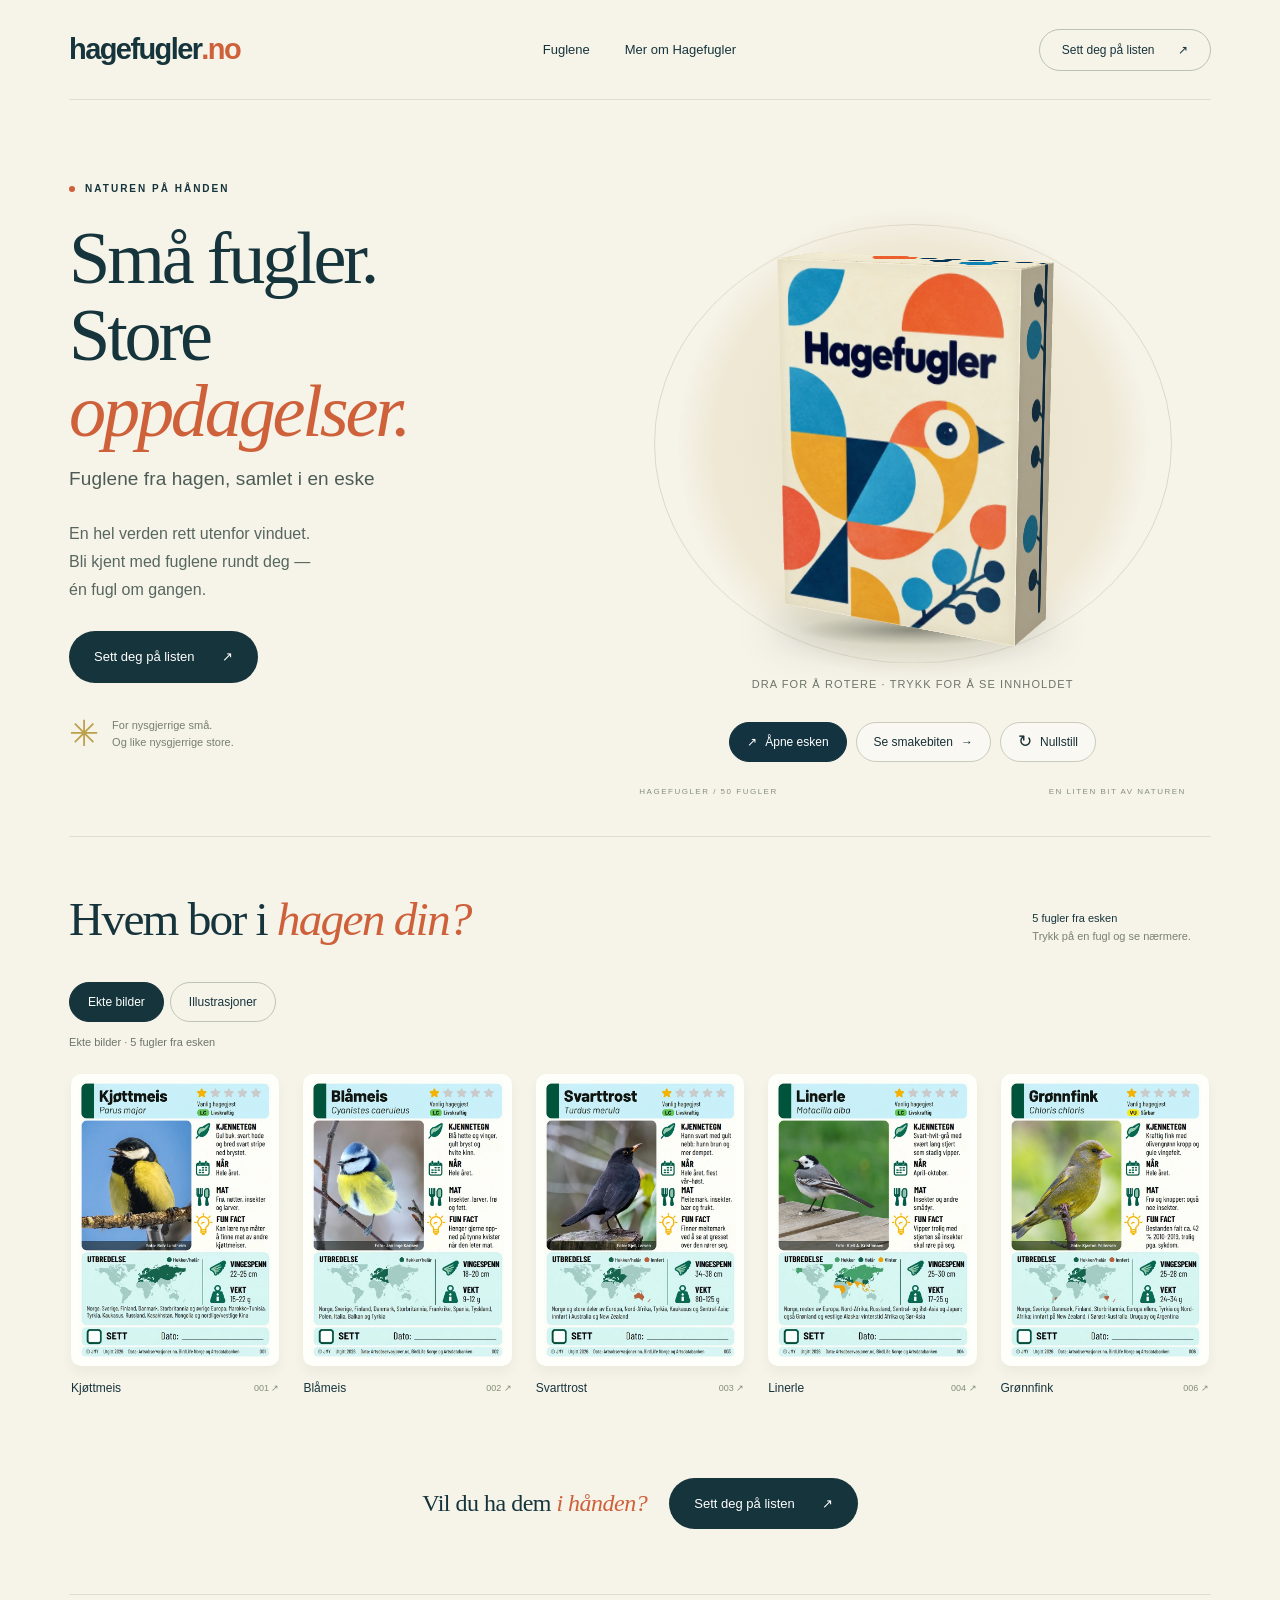
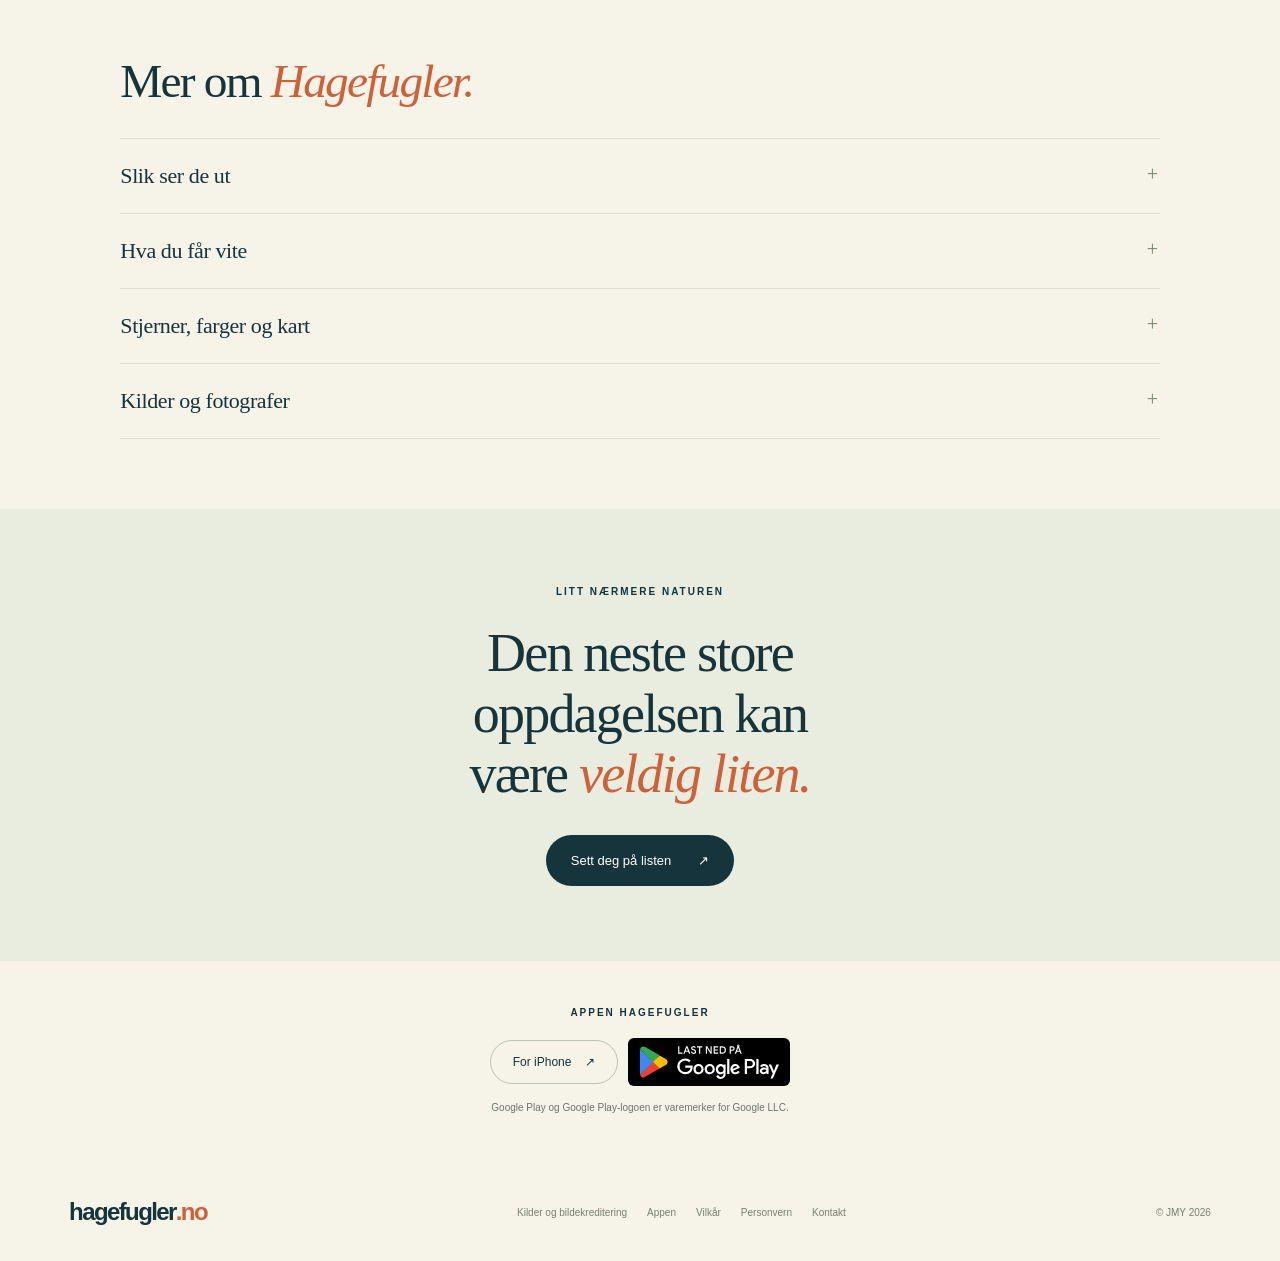
==== commit 14026a94: "Bestillingen: smakebiter av begge versjonene, og «Illustrasjoner» - Under hver versjon i bestillinge" ====
--- a/index.html
+++ b/index.html
@@ -1,16 +1,16 @@
-<!doctype html><html lang="nb"><head><meta charset="utf-8"><meta name="viewport" content="width=device-width,initial-scale=1"><meta name="theme-color" content="#f6f3e9"><meta name="description" content="Hagefugler er en eske med fuglene du kan se i og fra hagen. Sett deg på listen. Ingen betaling nå."><title>hagefugler.no — Naturen på hånden</title><link rel="stylesheet" href="style.css?v=16"><script type="module" src="app.js?v=15"></script></head><body>
+<!doctype html><html lang="nb"><head><meta charset="utf-8"><meta name="viewport" content="width=device-width,initial-scale=1"><meta name="theme-color" content="#f6f3e9"><meta name="description" content="Hagefugler er en eske med fuglene du kan se i og fra hagen. Sett deg på listen. Ingen betaling nå."><title>hagefugler.no — Naturen på hånden</title><link rel="stylesheet" href="style.css?v=17"><script type="module" src="app.js?v=17"></script></head><body>
 <header class="header"><a class="wordmark" href="#" aria-label="Hagefugler hjem">hagefugler<span class="brand-dot">.no</span></a><nav aria-label="Hovedmeny"><a href="#fuglene">Fuglene</a><a href="#mer">Mer om Hagefugler</a></nav><button class="header-order" data-order>Sett deg på listen <span>↗</span></button></header>
 <main><section class="hero"><div class="hero-copy"><p class="eyebrow"><span></span> NATUREN PÅ HÅNDEN</p><h1>Små fugler.<br>Store <em>oppdagelser.</em></h1><p class="hero-sub">Fuglene fra hagen, samlet i en eske</p><p class="intro">En hel verden rett utenfor vinduet. <br>Bli kjent med fuglene rundt deg — <br>én fugl om gangen.</p><div class="hero-actions"><button class="button dark" data-order>Sett deg på listen <span>↗</span></button></div><div class="hero-progress" id="hero-progress" hidden></div><div class="hero-note"><span class="sun" aria-hidden="true">✳</span><p>For nysgjerrige små.<br>Og like nysgjerrige store.</p></div></div><div class="product"><hagefugler-box no-picker realisme></hagefugler-box><div class="product-caption"><span>HAGEFUGLER / 50 FUGLER</span><span>EN LITEN BIT AV NATUREN</span></div></div></section>
 <hr class="section-line">
-<section class="collection" id="fuglene"><div class="section-head"><h2>Hvem bor i <em>hagen din?</em></h2><div class="collection-controls"><p>5 fugler fra esken<br><span>Trykk på en fugl og se nærmere.</span></p><button id="scroll-left" aria-label="Bla til venstre">←</button><button id="scroll-right" aria-label="Bla til høyre">→</button></div></div><div class="edition-picker" role="group" aria-label="Velg versjon"><button data-edition="photos" aria-pressed="true">Ekte bilder</button><button data-edition="illustrations" aria-pressed="false">Tegneseriefugler</button></div><p class="edition-note" id="edition-note" aria-live="polite">Ekte bilder · 5 fugler fra esken</p><div class="card-rail" id="card-rail" aria-label="Smakebiter"></div><div class="rail-foot"><span>DRA ELLER BLA <span>↔</span></span></div><div class="collection-cta"><p>Vil du ha dem <em>i hånden?</em></p><button class="button dark" data-order>Sett deg på listen <span>↗</span></button></div></section>
+<section class="collection" id="fuglene"><div class="section-head"><h2>Hvem bor i <em>hagen din?</em></h2><div class="collection-controls"><p>5 fugler fra esken<br><span>Trykk på en fugl og se nærmere.</span></p><button id="scroll-left" aria-label="Bla til venstre">←</button><button id="scroll-right" aria-label="Bla til høyre">→</button></div></div><div class="edition-picker" role="group" aria-label="Velg versjon"><button data-edition="photos" aria-pressed="true">Ekte bilder</button><button data-edition="illustrations" aria-pressed="false">Illustrasjoner</button></div><p class="edition-note" id="edition-note" aria-live="polite">Ekte bilder · 5 fugler fra esken</p><div class="card-rail" id="card-rail" aria-label="Smakebiter"></div><div class="rail-foot"><span>DRA ELLER BLA <span>↔</span></span></div><div class="collection-cta"><p>Vil du ha dem <em>i hånden?</em></p><button class="button dark" data-order>Sett deg på listen <span>↗</span></button></div></section>
 
-<section class="more" id="mer"><div class="more-head"><h2>Mer om <em>Hagefugler.</em></h2></div><div class="more-list"><details id="bilder"><summary>Slik ser de ut</summary><div class="detail-content"><div class="photo-pair"><img class="photo-wide" src="assets/fysisk-bord-768.webp" srcset="assets/fysisk-bord-768.webp 768w, assets/fysisk-bord-1536.webp 1536w" sizes="(max-width:760px) 88vw, 700px" width="1536" height="750" loading="lazy" decoding="async" alt="Esken med fuglene vifta ut på et bord"><img class="photo-square" src="assets/fysisk-hand-640.webp" srcset="assets/fysisk-hand-640.webp 640w, assets/fysisk-hand-1152.webp 1152w" sizes="(max-width:760px) 88vw, 340px" width="1152" height="1152" loading="lazy" decoding="async" alt="En hånd som holder fem av fuglene"></div><figure class="photo-quote"><blockquote><p>«De var fine»</p></blockquote><figcaption>— Johanne, 5 år</figcaption></figure></div></details><details id="om"><summary>Hva du får vite</summary><div class="detail-content"><p>Hagefugler er fuglene du kan se i og fra hagen, og noen du møter i skogen eller ved vannet. Hver fugl har bilde, kjennetegn og en fun fact, og plass til å krysse av når du har sett den.</p><p>I esken ligger 50 fugler, noen forklaringer og bonusdyr fra hagen.</p><p>Velg mellom ekte fotografier og tegneseriefugler. Begge versjonene lar deg bli kjent med de samme fuglene.</p><div class="story-list"><div><span>01</span><p><strong>Se etter kjennetegn</strong>Illustrasjoner eller fotografier og enkle beskrivelser hjelper deg å kjenne igjen fuglene.</p></div><div><span>02</span><p><strong>Oppdag noe du ikke visste</strong>Les om maten, vingespennet og de små tingene som gjør hver fugl spesiell.</p></div><div><span>03</span><p><strong>Ta vare på øyeblikket</strong>Kryss av for fuglene du har sett, og skriv ned datoen.</p></div></div></div></details><details id="slik-leser-du"><summary>Stjerner, farger og kart</summary><div class="detail-content"><p>Stjerner, farger og kart hjelper deg å bli kjent med hver fugl.</p><div class="guide-columns"><div class="star-guide"><p class="eyebrow">STJERNENE</p><h3>Hvor lett er fuglen<br>å se i hagen?</h3><ul class="star-list"><li><span class="stars" aria-label="1 av 5 stjerner"><span aria-hidden="true">★</span><span class="empty-stars" aria-hidden="true">★★★★</span></span><span>Vanlig hagegjest</span></li><li><span class="stars" aria-label="2 av 5 stjerner"><span aria-hidden="true">★★</span><span class="empty-stars" aria-hidden="true">★★★</span></span><span>Regelmessig hagegjest</span></li><li><span class="stars" aria-label="3 av 5 stjerner"><span aria-hidden="true">★★★</span><span class="empty-stars" aria-hidden="true">★★</span></span><span>Uvanlig hagegjest</span></li><li><span class="stars" aria-label="4 av 5 stjerner"><span aria-hidden="true">★★★★</span><span class="empty-stars" aria-hidden="true">★</span></span><span>Sjelden hagegjest</span></li><li><span class="stars" aria-label="5 av 5 stjerner"><span aria-hidden="true">★★★★★</span><span class="empty-stars" aria-hidden="true"></span></span><span>Svært sjelden hagegjest</span></li></ul><p class="guide-note">Stjernene gjelder hager i boligstrøk. Grunnlaget er Hagefugltellingen 2024–2026 fra fôringsplasser i hele landet og funn i Artsobservasjoner.</p><p class="guide-note star-distinction">Stjernene beskriver hvor vanlig fuglen er å se i hagen. Rødlistemerket beskriver risikoen for at arten dør ut i Norge.</p></div><div class="guide-details"><details open><summary>Rødlista <span>Artens status i Norge</span></summary><div class="detail-content"><p>Merket under stjernene viser kategorien i Norsk rødliste for arter 2021 fra Artsdatabanken, som denne utgaven bruker.</p><div class="status-grid"><div><span class="status-chip status-lc">LC</span><span>Livskraftig</span></div><div><span class="status-chip status-nt">NT</span><span>Nær truet</span></div><div><span class="status-chip status-vu">VU</span><span>Sårbar</span></div><div><span class="status-chip status-en">EN</span><span>Sterkt truet</span></div><div><span class="status-chip status-cr">CR</span><span>Kritisk truet</span></div><div><span class="status-chip status-re">RE</span><span>Regionalt utdødd</span></div><div><span class="status-chip status-dd">DD</span><span>Datamangel</span></div><div><span class="status-chip status-na">NA</span><span>Ikke egnet</span></div><div><span class="status-chip status-ne">NE</span><span>Ikke vurdert</span></div></div></div></details><details><summary>Fargen ved navnet <span>Hvilken fuglegruppe?</span></summary><div class="detail-content"><p>Fargestolpen til venstre for navnet viser hvilken orden fuglen tilhører hos Artsdatabanken.</p><ul class="group-legend"><li><span class="group-stripe" style="background:#00573d" aria-hidden="true"></span>Spurvefugler</li><li><span class="group-stripe" style="background:#804a20" aria-hidden="true"></span>Haukefugler</li><li><span class="group-stripe" style="background:#3398b6" aria-hidden="true"></span>Vade-, måke- og alkefugler</li><li><span class="group-stripe" style="background:#808aaa" aria-hidden="true"></span>Duefugler</li><li><span class="group-stripe" style="background:#bb6227" aria-hidden="true"></span>Falkefugler</li><li><span class="group-stripe" style="background:#819c2b" aria-hidden="true"></span>Tranefugler</li><li><span class="group-stripe" style="background:#c21b5b" aria-hidden="true"></span>Gjøkfugler</li><li><span class="group-stripe" style="background:#dfa821" aria-hidden="true"></span>Horn- og hærfugler</li><li><span class="group-stripe" style="background:#b8291c" aria-hidden="true"></span>Spettefugler</li><li><span class="group-stripe" style="background:#674697" aria-hidden="true"></span>Ugler</li><li><span class="group-stripe" style="background:#746c23" aria-hidden="true"></span>Hønsefugler</li><li><span class="group-stripe" style="background:#1c79bb" aria-hidden="true"></span>Andefugler</li><li><span class="group-stripe" style="background:#333438" aria-hidden="true"></span>Nattravn- og seilerfugler</li><li><span class="group-stripe" style="background:#183b62" aria-hidden="true"></span>Lomfugler</li><li><span class="group-stripe" style="background:#0a9da6" aria-hidden="true"></span>Råkefugler</li><li><span class="group-stripe" style="background:#97adb5" aria-hidden="true"></span>Pelikan- og hegrefugler</li></ul></div></details><details><summary>Kartet <span>Hvor i verden lever fuglen?</span></summary><div class="detail-content"><p>Kartet viser en grov utbredelse. Teksten under kartet nevner land og områder.</p><ul class="map-legend"><li><i style="background:#18664f"></i>Hekker eller er der hele året</li><li><i style="background:#48a274"></i>Hekker (bare sommer)</li><li><i style="background:#eaa51c"></i>Er der om vinteren</li><li><i style="background:#ba6840"></i>Innført av mennesker</li></ul></div></details><details><summary>«Sett» <span>Din egen oppdagelsesliste</span></summary><div class="detail-content"><p>Kryss av og skriv datoen når du har sett fuglen selv. Bruk dem som en liten samling av egne naturopplevelser. Hvor mange finner du?</p></div></details></div></div></div></details><details id="kilder"><summary>Kilder og fotografer</summary><div class="detail-content"><h3 class="more-sub">Kilder til opplysningene</h3><p>Utgaven oppgir Hagefugltellingen (BirdLife Norge/Fuglevennen), Artsobservasjoner.no og Artsdatabanken som grunnlag. Fakta, vingespenn og vekt er kontrollert mot Store norske leksikon, BTO, RSPB og andre fagkilder, ifølge informasjonen i esken.</p><div class="source-links"><a href="https://www.birdlife.no/" target="_blank" rel="noopener noreferrer">BirdLife Norge ↗</a><a href="https://www.artsobservasjoner.no/" target="_blank" rel="noopener noreferrer">Artsobservasjoner ↗</a><a href="https://www.artsdatabanken.no/" target="_blank" rel="noopener noreferrer">Artsdatabanken ↗</a></div><h3 class="more-sub">Fotografene i fotoversjonen</h3><p>Fotografiene er hentet fra artssidene hos Artsdatabanken og Artsobservasjoner. De er beskåret og skalert til formatet.</p><table class="photo-credits"><caption>Fotokreditering for de fem fuglene med ekte bilder</caption><thead><tr><th scope="col">Nr.</th><th scope="col">Fotograf</th></tr></thead><tbody><tr><td>001 · Kjøttmeis</td><td>Rolv Lundheim</td></tr><tr><td>002 · Blåmeis</td><td>Jan Inge Karlsen</td></tr><tr><td>003 · Svarttrost</td><td>Kjell Larsen</td></tr><tr><td>004 · Linerle</td><td>Kjell A. Kristiansen</td></tr><tr><td>006 · Grønnfink</td><td>Kjartan Pedersen</td></tr></tbody></table><p>De fem fotografiene er oppført med <a href="https://creativecommons.org/licenses/by/4.0/" target="_blank" rel="noopener noreferrer">CC BY 4.0</a> i bildekrediteringen.</p><a class="text-link" href="assets/bildekreditering.webp" target="_blank" rel="noopener noreferrer">Se full bildekreditering og lisenser ↗</a></div></details></div></section>
+<section class="more" id="mer"><div class="more-head"><h2>Mer om <em>Hagefugler.</em></h2></div><div class="more-list"><details id="bilder"><summary>Slik ser de ut</summary><div class="detail-content"><div class="photo-pair"><img class="photo-wide" src="assets/fysisk-bord-768.webp" srcset="assets/fysisk-bord-768.webp 768w, assets/fysisk-bord-1536.webp 1536w" sizes="(max-width:760px) 88vw, 700px" width="1536" height="750" loading="lazy" decoding="async" alt="Esken med fuglene vifta ut på et bord"><img class="photo-square" src="assets/fysisk-hand-640.webp" srcset="assets/fysisk-hand-640.webp 640w, assets/fysisk-hand-1152.webp 1152w" sizes="(max-width:760px) 88vw, 340px" width="1152" height="1152" loading="lazy" decoding="async" alt="En hånd som holder fem av fuglene"></div><figure class="photo-quote"><blockquote><p>«De var fine»</p></blockquote><figcaption>— Johanne, 5 år</figcaption></figure></div></details><details id="om"><summary>Hva du får vite</summary><div class="detail-content"><p>Hagefugler er fuglene du kan se i og fra hagen, og noen du møter i skogen eller ved vannet. Hver fugl har bilde, kjennetegn og en fun fact, og plass til å krysse av når du har sett den.</p><p>I esken ligger 50 fugler, noen forklaringer og bonusdyr fra hagen.</p><p>Velg mellom ekte fotografier og illustrasjoner. Begge versjonene lar deg bli kjent med de samme fuglene.</p><div class="story-list"><div><span>01</span><p><strong>Se etter kjennetegn</strong>Illustrasjoner eller fotografier og enkle beskrivelser hjelper deg å kjenne igjen fuglene.</p></div><div><span>02</span><p><strong>Oppdag noe du ikke visste</strong>Les om maten, vingespennet og de små tingene som gjør hver fugl spesiell.</p></div><div><span>03</span><p><strong>Ta vare på øyeblikket</strong>Kryss av for fuglene du har sett, og skriv ned datoen.</p></div></div></div></details><details id="slik-leser-du"><summary>Stjerner, farger og kart</summary><div class="detail-content"><p>Stjerner, farger og kart hjelper deg å bli kjent med hver fugl.</p><div class="guide-columns"><div class="star-guide"><p class="eyebrow">STJERNENE</p><h3>Hvor lett er fuglen<br>å se i hagen?</h3><ul class="star-list"><li><span class="stars" aria-label="1 av 5 stjerner"><span aria-hidden="true">★</span><span class="empty-stars" aria-hidden="true">★★★★</span></span><span>Vanlig hagegjest</span></li><li><span class="stars" aria-label="2 av 5 stjerner"><span aria-hidden="true">★★</span><span class="empty-stars" aria-hidden="true">★★★</span></span><span>Regelmessig hagegjest</span></li><li><span class="stars" aria-label="3 av 5 stjerner"><span aria-hidden="true">★★★</span><span class="empty-stars" aria-hidden="true">★★</span></span><span>Uvanlig hagegjest</span></li><li><span class="stars" aria-label="4 av 5 stjerner"><span aria-hidden="true">★★★★</span><span class="empty-stars" aria-hidden="true">★</span></span><span>Sjelden hagegjest</span></li><li><span class="stars" aria-label="5 av 5 stjerner"><span aria-hidden="true">★★★★★</span><span class="empty-stars" aria-hidden="true"></span></span><span>Svært sjelden hagegjest</span></li></ul><p class="guide-note">Stjernene gjelder hager i boligstrøk. Grunnlaget er Hagefugltellingen 2024–2026 fra fôringsplasser i hele landet og funn i Artsobservasjoner.</p><p class="guide-note star-distinction">Stjernene beskriver hvor vanlig fuglen er å se i hagen. Rødlistemerket beskriver risikoen for at arten dør ut i Norge.</p></div><div class="guide-details"><details open><summary>Rødlista <span>Artens status i Norge</span></summary><div class="detail-content"><p>Merket under stjernene viser kategorien i Norsk rødliste for arter 2021 fra Artsdatabanken, som denne utgaven bruker.</p><div class="status-grid"><div><span class="status-chip status-lc">LC</span><span>Livskraftig</span></div><div><span class="status-chip status-nt">NT</span><span>Nær truet</span></div><div><span class="status-chip status-vu">VU</span><span>Sårbar</span></div><div><span class="status-chip status-en">EN</span><span>Sterkt truet</span></div><div><span class="status-chip status-cr">CR</span><span>Kritisk truet</span></div><div><span class="status-chip status-re">RE</span><span>Regionalt utdødd</span></div><div><span class="status-chip status-dd">DD</span><span>Datamangel</span></div><div><span class="status-chip status-na">NA</span><span>Ikke egnet</span></div><div><span class="status-chip status-ne">NE</span><span>Ikke vurdert</span></div></div></div></details><details><summary>Fargen ved navnet <span>Hvilken fuglegruppe?</span></summary><div class="detail-content"><p>Fargestolpen til venstre for navnet viser hvilken orden fuglen tilhører hos Artsdatabanken.</p><ul class="group-legend"><li><span class="group-stripe" style="background:#00573d" aria-hidden="true"></span>Spurvefugler</li><li><span class="group-stripe" style="background:#804a20" aria-hidden="true"></span>Haukefugler</li><li><span class="group-stripe" style="background:#3398b6" aria-hidden="true"></span>Vade-, måke- og alkefugler</li><li><span class="group-stripe" style="background:#808aaa" aria-hidden="true"></span>Duefugler</li><li><span class="group-stripe" style="background:#bb6227" aria-hidden="true"></span>Falkefugler</li><li><span class="group-stripe" style="background:#819c2b" aria-hidden="true"></span>Tranefugler</li><li><span class="group-stripe" style="background:#c21b5b" aria-hidden="true"></span>Gjøkfugler</li><li><span class="group-stripe" style="background:#dfa821" aria-hidden="true"></span>Horn- og hærfugler</li><li><span class="group-stripe" style="background:#b8291c" aria-hidden="true"></span>Spettefugler</li><li><span class="group-stripe" style="background:#674697" aria-hidden="true"></span>Ugler</li><li><span class="group-stripe" style="background:#746c23" aria-hidden="true"></span>Hønsefugler</li><li><span class="group-stripe" style="background:#1c79bb" aria-hidden="true"></span>Andefugler</li><li><span class="group-stripe" style="background:#333438" aria-hidden="true"></span>Nattravn- og seilerfugler</li><li><span class="group-stripe" style="background:#183b62" aria-hidden="true"></span>Lomfugler</li><li><span class="group-stripe" style="background:#0a9da6" aria-hidden="true"></span>Råkefugler</li><li><span class="group-stripe" style="background:#97adb5" aria-hidden="true"></span>Pelikan- og hegrefugler</li></ul></div></details><details><summary>Kartet <span>Hvor i verden lever fuglen?</span></summary><div class="detail-content"><p>Kartet viser en grov utbredelse. Teksten under kartet nevner land og områder.</p><ul class="map-legend"><li><i style="background:#18664f"></i>Hekker eller er der hele året</li><li><i style="background:#48a274"></i>Hekker (bare sommer)</li><li><i style="background:#eaa51c"></i>Er der om vinteren</li><li><i style="background:#ba6840"></i>Innført av mennesker</li></ul></div></details><details><summary>«Sett» <span>Din egen oppdagelsesliste</span></summary><div class="detail-content"><p>Kryss av og skriv datoen når du har sett fuglen selv. Bruk dem som en liten samling av egne naturopplevelser. Hvor mange finner du?</p></div></details></div></div></div></details><details id="kilder"><summary>Kilder og fotografer</summary><div class="detail-content"><h3 class="more-sub">Kilder til opplysningene</h3><p>Utgaven oppgir Hagefugltellingen (BirdLife Norge/Fuglevennen), Artsobservasjoner.no og Artsdatabanken som grunnlag. Fakta, vingespenn og vekt er kontrollert mot Store norske leksikon, BTO, RSPB og andre fagkilder, ifølge informasjonen i esken.</p><div class="source-links"><a href="https://www.birdlife.no/" target="_blank" rel="noopener noreferrer">BirdLife Norge ↗</a><a href="https://www.artsobservasjoner.no/" target="_blank" rel="noopener noreferrer">Artsobservasjoner ↗</a><a href="https://www.artsdatabanken.no/" target="_blank" rel="noopener noreferrer">Artsdatabanken ↗</a></div><h3 class="more-sub">Fotografene i fotoversjonen</h3><p>Fotografiene er hentet fra artssidene hos Artsdatabanken og Artsobservasjoner. De er beskåret og skalert til formatet.</p><table class="photo-credits"><caption>Fotokreditering for de fem fuglene med ekte bilder</caption><thead><tr><th scope="col">Nr.</th><th scope="col">Fotograf</th></tr></thead><tbody><tr><td>001 · Kjøttmeis</td><td>Rolv Lundheim</td></tr><tr><td>002 · Blåmeis</td><td>Jan Inge Karlsen</td></tr><tr><td>003 · Svarttrost</td><td>Kjell Larsen</td></tr><tr><td>004 · Linerle</td><td>Kjell A. Kristiansen</td></tr><tr><td>006 · Grønnfink</td><td>Kjartan Pedersen</td></tr></tbody></table><p>De fem fotografiene er oppført med <a href="https://creativecommons.org/licenses/by/4.0/" target="_blank" rel="noopener noreferrer">CC BY 4.0</a> i bildekrediteringen.</p><a class="text-link" href="assets/bildekreditering.webp" target="_blank" rel="noopener noreferrer">Se full bildekreditering og lisenser ↗</a></div></details></div></section>
 <section class="order-section"><p class="eyebrow">LITT NÆRMERE NATUREN</p><h2>Den neste store<br>oppdagelsen kan<br>være <em>veldig liten.</em></h2><button class="button dark" data-order>Sett deg på listen <span>↗</span></button></section><section class="app-buttons" aria-labelledby="app-buttons-title"><p class="eyebrow" id="app-buttons-title">APPEN HAGEFUGLER</p><div class="app-buttons-row"><a class="app-btn" id="app-link" href="/app/" aria-label="Hagefugler for iPhone">For iPhone <span aria-hidden="true">↗</span></a><a class="play-badge" href="https://play.google.com/store/apps/details?id=no.fuglekort.hagefugler"><img src="assets/google-play-nb-NO.svg" alt="Last ned på Google Play" width="162" height="48"></a></div><p class="varemerke">Google Play og Google Play-logoen er varemerker for Google LLC.</p></section></main>
 <footer><a class="wordmark" href="#">hagefugler<span class="brand-dot">.no</span></a><span class="footer-links"><a class="footer-sources" href="#kilder">Kilder og bildekreditering</a><a class="footer-sources" href="/app/">Appen</a><a class="footer-sources" href="/vilkar/">Vilkår</a><a class="footer-sources" href="/personvern/">Personvern</a><a class="footer-sources" href="mailto:post.fuglekort@gmail.com">Kontakt</a></span><small>© JMY 2026</small></footer>
-<dialog id="viewer" class="viewer" aria-label="Se nærmere"><button class="close" data-close aria-label="Lukk">✕</button><div class="viewer-editions"><div class="edition-picker" role="group" aria-label="Velg versjon"><button data-edition="photos" aria-pressed="true">Ekte bilder</button><button data-edition="illustrations" aria-pressed="false">Tegneseriefugler</button></div></div><div class="viewer-layout"><button class="round prev" aria-label="Forrige fugl">←</button><div class="viewer-card"><img id="large-card" alt=""><p id="card-counter" aria-live="polite"></p></div><button class="round next" aria-label="Neste fugl">→</button></div><p class="viewer-tip">En smakebit: de fem første fuglene. Bruk pilene for å bla.</p></dialog>
+<dialog id="viewer" class="viewer" aria-label="Se nærmere"><button class="close" data-close aria-label="Lukk">✕</button><div class="viewer-editions"><div class="edition-picker" role="group" aria-label="Velg versjon"><button data-edition="photos" aria-pressed="true">Ekte bilder</button><button data-edition="illustrations" aria-pressed="false">Illustrasjoner</button></div></div><div class="viewer-layout"><button class="round prev" aria-label="Forrige fugl">←</button><div class="viewer-card"><img id="large-card" alt=""><p id="card-counter" aria-live="polite"></p></div><button class="round next" aria-label="Neste fugl">→</button></div><p class="viewer-tip">En smakebit: de fem første fuglene. Bruk pilene for å bla.</p></dialog>
 <dialog id="app-guide" class="order-dialog app-guide" aria-labelledby="app-guide-title" data-os="ios"><button class="close" data-close aria-label="Lukk">✕</button><p class="eyebrow">APPEN HAGEFUGLER</p><h2 id="app-guide-title">Hagefugler på<br><em>hjemskjermen.</em></h2><p class="guide-intro">Slik får du appen som et eget ikon på iPhone.</p><ol class="guide-steps" data-for="ios"><li><span class="step-n">1</span><p>Trykk <b>Åpne appen</b> nederst. Appen åpnes i Safari.</p></li><li><span class="step-n">2</span><p>Trykk <span class="ui-icon" role="img" aria-label="tre prikker"><svg viewBox="0 0 24 24" fill="currentColor"><circle cx="5" cy="12" r="1.9"/><circle cx="12" cy="12" r="1.9"/><circle cx="19" cy="12" r="1.9"/></svg></span> ved adressefeltet, og så <span class="ui-icon" role="img" aria-label="Del"><svg viewBox="0 0 24 24" fill="none" stroke="currentColor" stroke-width="1.8" stroke-linecap="round" stroke-linejoin="round"><path d="M12 14.5V3.5M8 7.5l4-4 4 4"/><path d="M8 10.5H6.5v10h11v-10H16"/></svg></span> <b>Del</b>. Ser du <span class="ui-icon" role="img" aria-label="Del"><svg viewBox="0 0 24 24" fill="none" stroke="currentColor" stroke-width="1.8" stroke-linecap="round" stroke-linejoin="round"><path d="M12 14.5V3.5M8 7.5l4-4 4 4"/><path d="M8 10.5H6.5v10h11v-10H16"/></svg></span> nederst på skjermen, trykker du rett på den.</p></li><li><span class="step-n">3</span><p>Bla ned og trykk <span class="ui-icon" role="img" aria-label="pluss"><svg viewBox="0 0 24 24" fill="none" stroke="currentColor" stroke-width="1.8" stroke-linecap="round"><rect x="4" y="4" width="16" height="16" rx="4.5"/><path d="M12 8.5v7M8.5 12h7"/></svg></span> <b>Legg til på Hjem-skjerm</b>, og så <b>Legg til</b>.</p></li></ol><a class="button dark wide" href="/app/">Åpne appen <span>↗</span></a></dialog><dialog id="order" class="order-dialog" aria-labelledby="order-title"><button class="close" data-close aria-label="Lukk bestilling">✕</button><p class="eyebrow">DIN ESKE</p><h2 id="order-title">En liten verden.<br><em>Til å holde i hånden.</em></h2>
 <div id="order-start"><div class="order-product"><img src="assets/box-front.webp" alt="Hagefugler-esken"><div><h3>Hagefugler</h3><p>50 fugler og noen bonusdyr i illustrert eske.</p><p class="price"><strong>199 kr</strong> per kortstokk + frakt</p></div></div>
-<div class="versions" role="group" aria-label="Antall kortstokker av hver versjon"><p class="field-label">Velg antall av hver versjon</p><div class="version-row" data-version="photos"><div class="version-head"><strong>Ekte bilder</strong><div class="quantity"><button type="button" data-step="-1" aria-label="Én kortstokk færre med ekte bilder">−</button><output aria-live="polite">0</output><button type="button" data-step="1" aria-label="Én kortstokk til med ekte bilder">+</button></div></div><div class="version-progress" hidden><div class="progress-bar" role="progressbar" aria-label="Bestilt med ekte bilder" aria-valuemin="0" aria-valuemax="100" aria-valuenow="0"><span></span></div><small></small></div></div><div class="version-row" data-version="illustrations"><div class="version-head"><strong>Tegneseriefugler</strong><div class="quantity"><button type="button" data-step="-1" aria-label="Én kortstokk færre med tegneseriefugler">−</button><output aria-live="polite">0</output><button type="button" data-step="1" aria-label="Én kortstokk til med tegneseriefugler">+</button></div></div><div class="version-progress" hidden><div class="progress-bar" role="progressbar" aria-label="Bestilt med tegneseriefugler" aria-valuemin="0" aria-valuemax="100" aria-valuenow="0"><span></span></div><small></small></div></div></div>
+<div class="versions" role="group" aria-label="Antall kortstokker av hver versjon"><p class="field-label">Velg antall av hver versjon</p><div class="version-row" data-version="photos"><div class="version-head"><strong>Ekte bilder</strong><div class="quantity"><button type="button" data-step="-1" aria-label="Én kortstokk færre med ekte bilder">−</button><output aria-live="polite">0</output><button type="button" data-step="1" aria-label="Én kortstokk til med ekte bilder">+</button></div></div><div class="version-preview" data-preview="photos"></div><div class="version-progress" hidden><div class="progress-bar" role="progressbar" aria-label="Bestilt med ekte bilder" aria-valuemin="0" aria-valuemax="100" aria-valuenow="0"><span></span></div><small></small></div></div><div class="version-row" data-version="illustrations"><div class="version-head"><strong>Illustrasjoner</strong><div class="quantity"><button type="button" data-step="-1" aria-label="Én kortstokk færre med illustrasjoner">−</button><output aria-live="polite">0</output><button type="button" data-step="1" aria-label="Én kortstokk til med illustrasjoner">+</button></div></div><div class="version-preview" data-preview="illustrations"></div><div class="version-progress" hidden><div class="progress-bar" role="progressbar" aria-label="Bestilt med illustrasjoner" aria-valuemin="0" aria-valuemax="100" aria-valuenow="0"><span></span></div><small></small></div></div></div>
 <div class="order-status"><span class="status-dot"></span><div><strong>Sett deg på listen. Ingen betaling nå.</strong><p>Hver versjon har sitt eget mål. Når en versjon har 100 bestilte kortstokker, vurderer vi å trykke den. Blir det trykk, får du en betalingsforespørsel i Vipps for det som trykkes. Du er ikke bundet før du har betalt. 100 bestillinger er ingen garanti for at det blir trykk.</p></div></div>
 <form id="order-form" class="order-form" novalidate onsubmit="return false">
 <label class="field"><span class="field-label">Navn</span><input name="navn" autocomplete="name" maxlength="100" required></label>
--- a/style.css
+++ b/style.css
@@ -51,3 +51,13 @@
 .hero-count{grid-column:1/-1;grid-template-columns:subgrid}
 .done-progress .done-progress-note{grid-column:1/-1}
 @media(max-width:760px){.hero-progress,.done-progress{grid-template-columns:104px minmax(0,1fr) auto}}
+
+/* Bestillingen: smakebiter under hver versjon */
+.version-preview{display:flex;align-items:center;justify-content:space-between;gap:10px;margin-top:12px}
+.version-preview:empty{display:none}
+.preview-thumbs{display:flex;gap:6px;flex:1 1 auto;min-width:0}
+.preview-thumbs button{flex:0 1 42px;min-width:0;aspect-ratio:180/252;padding:0;border:0;border-radius:4px;overflow:hidden;background:#fff;box-shadow:0 1px 3px rgba(22,49,51,.18);cursor:pointer;transition:transform .15s}
+.preview-thumbs button:hover,.preview-thumbs button:focus-visible{transform:translateY(-2px)}
+.preview-thumbs img{display:block;width:100%;height:100%;object-fit:cover}
+.preview-link{flex:none;background:none;border:0;border-bottom:1px solid #a9b2a7;padding:0 0 4px;color:var(--ink);font:inherit;font-size:12px;white-space:nowrap;cursor:pointer}
+.preview-link span{padding-left:6px}
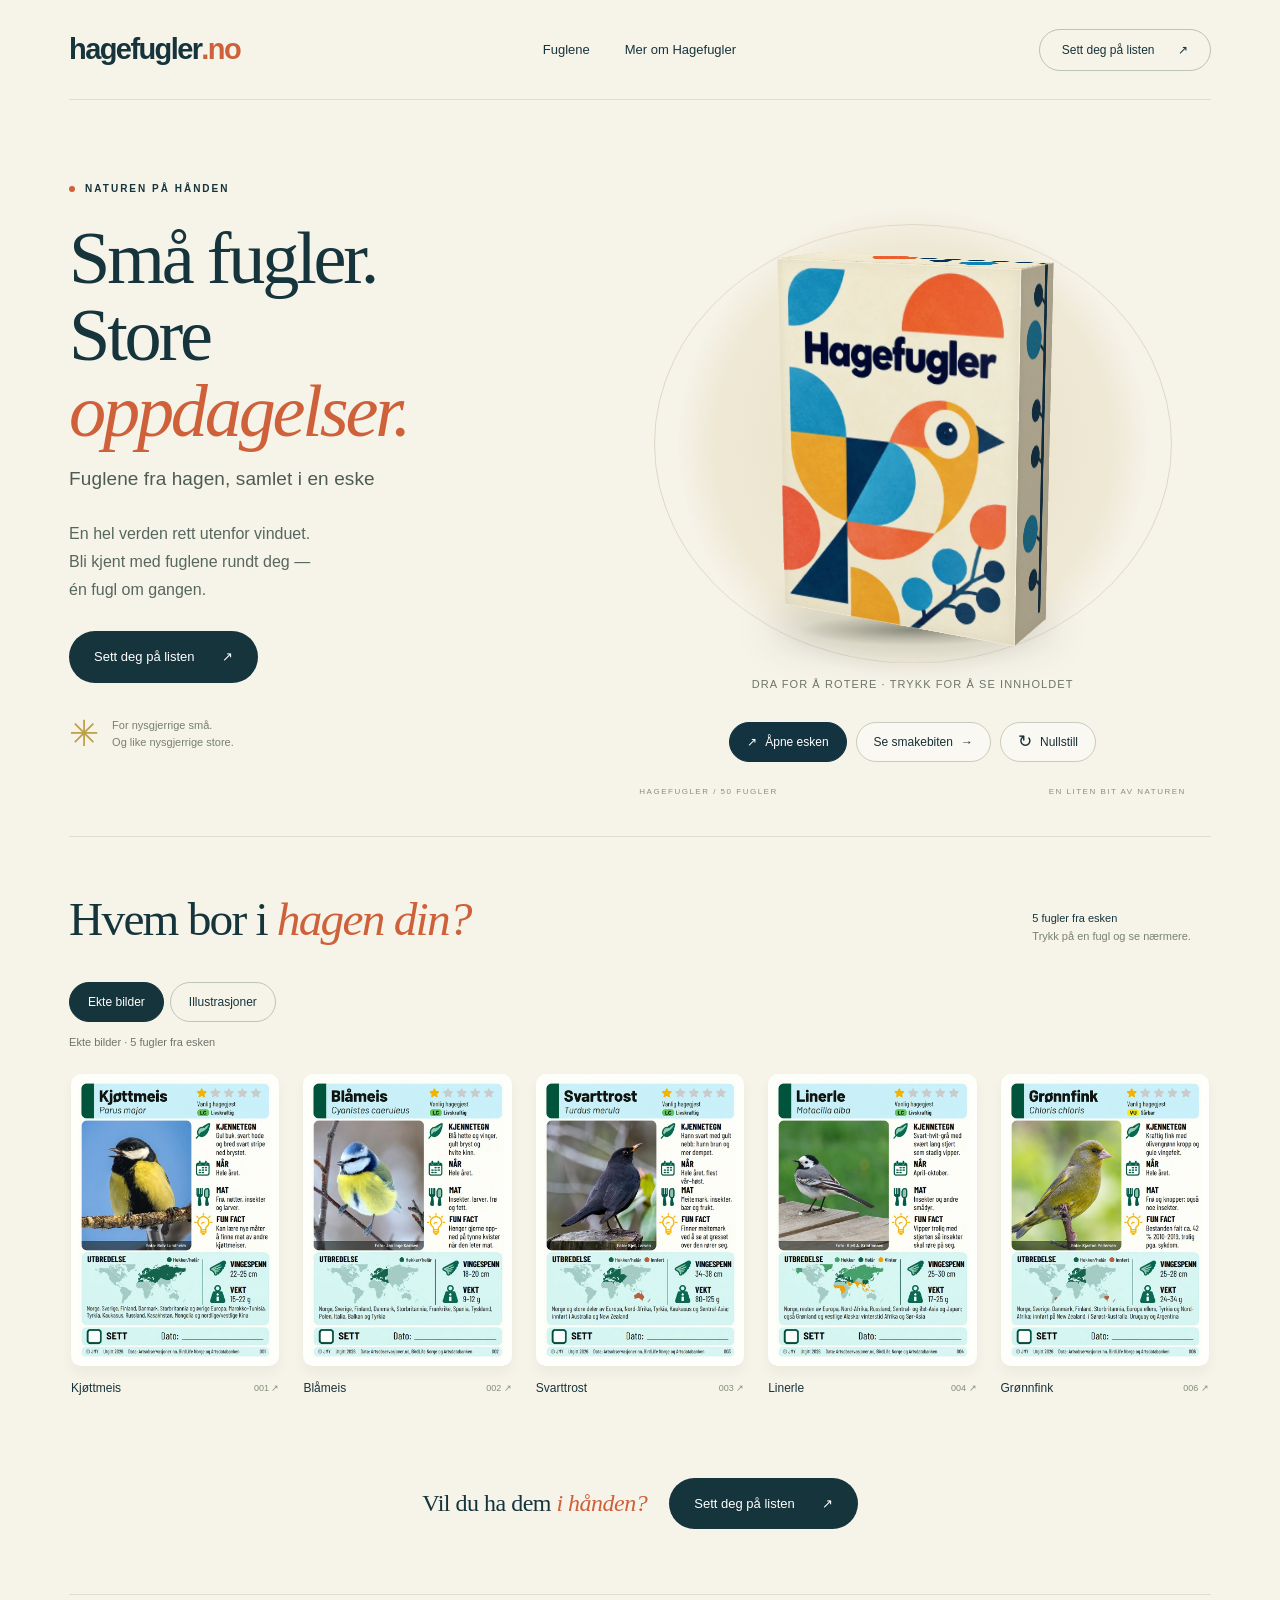
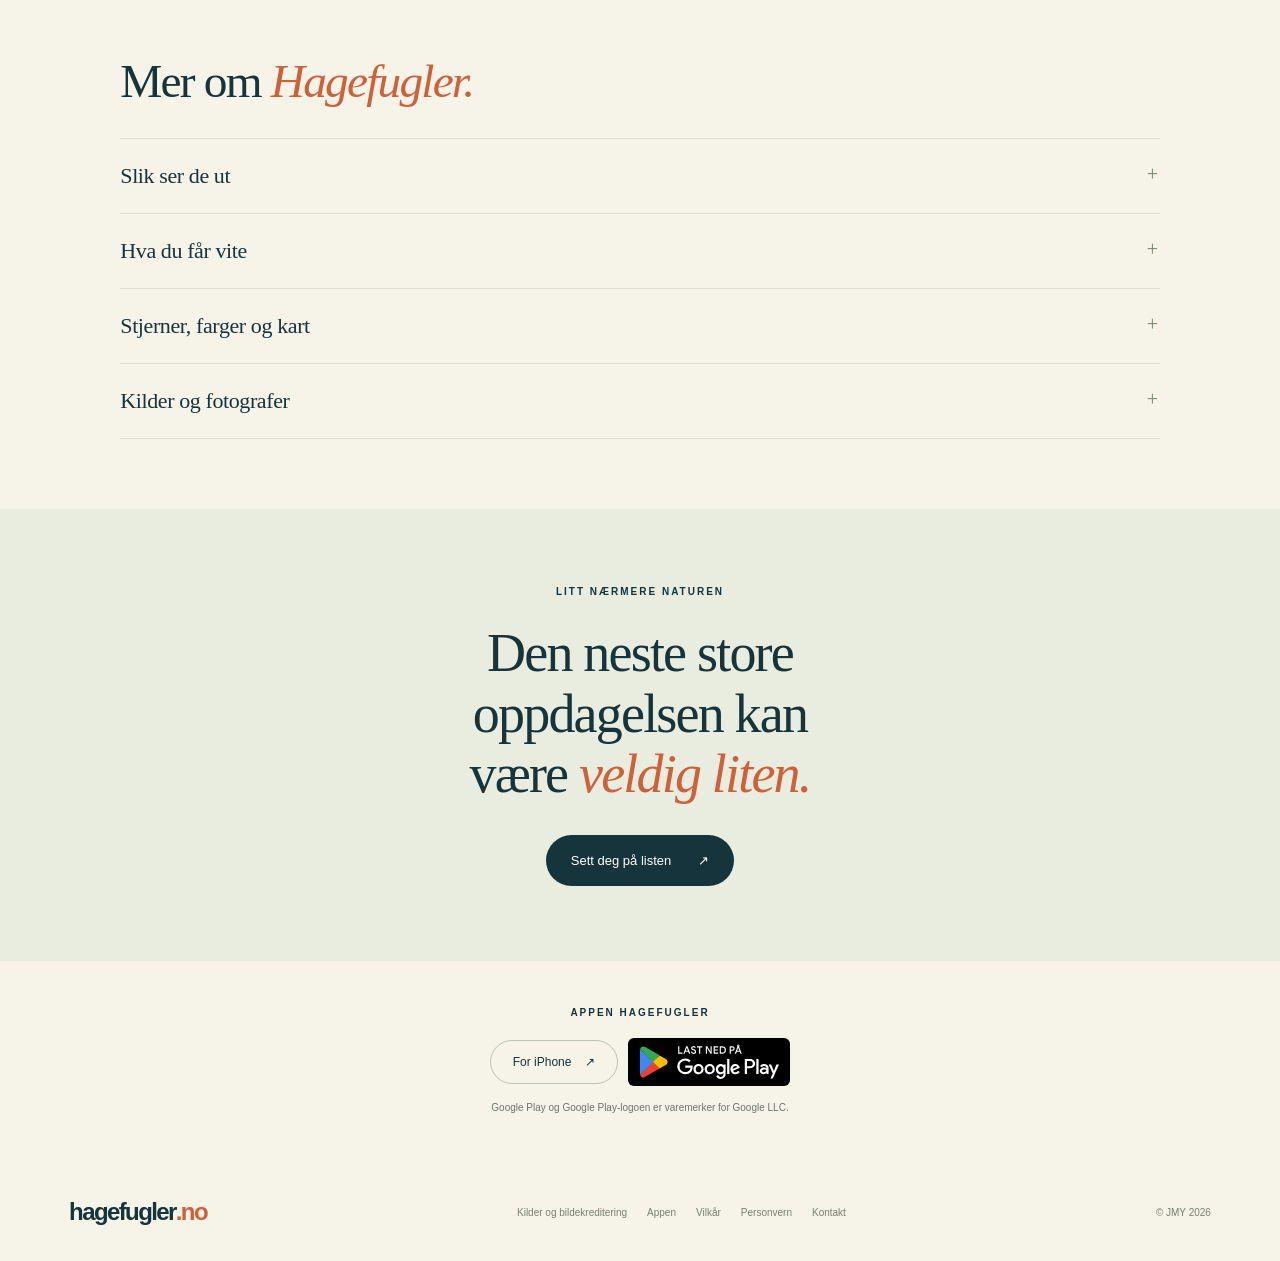
==== commit 75ddc788: "Avrundede hjørner på smakebitene, også i den store visningen på mobil - Den store visningen: bildet " ====
--- a/index.html
+++ b/index.html
@@ -1,4 +1,4 @@
-<!doctype html><html lang="nb"><head><meta charset="utf-8"><meta name="viewport" content="width=device-width,initial-scale=1"><meta name="theme-color" content="#f6f3e9"><meta name="description" content="Hagefugler er en eske med fuglene du kan se i og fra hagen. Sett deg på listen. Ingen betaling nå."><title>hagefugler.no — Naturen på hånden</title><link rel="stylesheet" href="style.css?v=17"><script type="module" src="app.js?v=17"></script></head><body>
+<!doctype html><html lang="nb"><head><meta charset="utf-8"><meta name="viewport" content="width=device-width,initial-scale=1"><meta name="theme-color" content="#f6f3e9"><meta name="description" content="Hagefugler er en eske med fuglene du kan se i og fra hagen. Sett deg på listen. Ingen betaling nå."><title>hagefugler.no — Naturen på hånden</title><link rel="stylesheet" href="style.css?v=18"><script type="module" src="app.js?v=17"></script></head><body>
 <header class="header"><a class="wordmark" href="#" aria-label="Hagefugler hjem">hagefugler<span class="brand-dot">.no</span></a><nav aria-label="Hovedmeny"><a href="#fuglene">Fuglene</a><a href="#mer">Mer om Hagefugler</a></nav><button class="header-order" data-order>Sett deg på listen <span>↗</span></button></header>
 <main><section class="hero"><div class="hero-copy"><p class="eyebrow"><span></span> NATUREN PÅ HÅNDEN</p><h1>Små fugler.<br>Store <em>oppdagelser.</em></h1><p class="hero-sub">Fuglene fra hagen, samlet i en eske</p><p class="intro">En hel verden rett utenfor vinduet. <br>Bli kjent med fuglene rundt deg — <br>én fugl om gangen.</p><div class="hero-actions"><button class="button dark" data-order>Sett deg på listen <span>↗</span></button></div><div class="hero-progress" id="hero-progress" hidden></div><div class="hero-note"><span class="sun" aria-hidden="true">✳</span><p>For nysgjerrige små.<br>Og like nysgjerrige store.</p></div></div><div class="product"><hagefugler-box no-picker realisme></hagefugler-box><div class="product-caption"><span>HAGEFUGLER / 50 FUGLER</span><span>EN LITEN BIT AV NATUREN</span></div></div></section>
 <hr class="section-line">
--- a/style.css
+++ b/style.css
@@ -1,6 +1,6 @@
-:root{--paper:#f6f3e9;--ink:#16343b;--muted:#6d756a;--orange:#ce603a;--line:#dcded0}*{box-sizing:border-box}html{scroll-behavior:smooth;scroll-padding-top:35px}body{margin:0;background:var(--paper);color:var(--ink);font-family:Arial,Helvetica,sans-serif;-webkit-font-smoothing:antialiased}button,a{-webkit-tap-highlight-color:transparent}button{font:inherit;cursor:pointer}a{color:inherit;text-decoration:none}button:focus-visible,a:focus-visible{outline:3px solid var(--orange);outline-offset:5px}button:disabled{opacity:.4;cursor:default}.header{height:100px;border-bottom:1px solid var(--line);margin:0 5.4%;display:flex;align-items:center;justify-content:space-between}.wordmark{font-size:29px;letter-spacing:-1.6px;font-weight:800;display:flex;align-items:center}.brand-dot{color:var(--orange)}nav{display:flex;gap:35px;font-size:13px}nav a:hover{color:var(--orange)}.header-order{background:transparent;border:1px solid #bac3b4;border-radius:30px;padding:13px 22px;color:var(--ink);font-size:12px}.header-order span{padding-left:20px}.hero{max-width:1500px;margin:auto;display:grid;grid-template-columns:46% 54%;padding:40px 5.4% 54px;align-items:center;min-height:680px}.eyebrow{font-size:10px;letter-spacing:2px;font-weight:600;margin:0 0 24px;line-height:1.5}.hero-copy>.eyebrow{display:flex;align-items:center;gap:10px}.eyebrow>span{width:6px;height:6px;border-radius:50%;background:var(--orange)}h1,h2{font-family:Georgia,'Times New Roman',serif;font-weight:400;margin:0;letter-spacing:-3.2px}h1{font-size:clamp(55px,5.8vw,88px);line-height:1.03}h1 em{display:block}em{font-weight:400;color:var(--orange)}.intro{font-size:16px;color:#57675e;line-height:1.75;margin:28px 0 27px}.hero-actions{display:flex;gap:22px;align-items:center}.button{border:0;border-radius:32px;padding:18px 25px;display:inline-flex;align-items:center;justify-content:space-between;gap:27px;font-size:13px;line-height:1.2}.dark{background:var(--ink);color:#fff}.dark:hover{background:#2e5459}.text-link{font-size:12px;border-bottom:1px solid #a9b2a7;padding-bottom:5px;white-space:nowrap}.text-link span{padding-left:8px}.hero-note{display:flex;align-items:center;gap:13px;margin-top:30px}.hero-note p{font-size:11px;line-height:1.5;color:#76806e;margin:0}.sun{font-size:36px;color:#bca14c;font-weight:normal}.product{position:relative;padding-left:20px;min-width:0}.product-caption{display:flex;justify-content:space-between;margin:25px 25px 0;color:#87907f;font-size:8px;letter-spacing:1.5px}.collection{padding:84px 5.4% 65px;max-width:1600px;margin:auto}.section-head{display:flex;justify-content:space-between;align-items:end;margin-bottom:36px}h2{font-size:clamp(36px,3.7vw,54px);line-height:1.12;letter-spacing:-1.8px}.collection-controls{display:flex;align-items:center;gap:10px}.collection-controls p{font-size:11px;line-height:1.7;margin:0 20px 0 0}.collection-controls p span{color:#798270}.collection-controls button,.round{width:39px;height:39px;border:1px solid #c4ccb8;color:var(--ink);background:transparent;border-radius:50%;font-size:18px}.collection-controls button:hover{background:#e6e8d9}.card-rail{display:flex;gap:28px;overflow-x:auto;scroll-snap-type:x mandatory;padding:10px 2px 24px;scrollbar-width:thin;scrollbar-color:#c9ccb9 transparent}.card-tile{flex:0 0 210px;border:0;background:transparent;padding:0;text-align:left;color:var(--ink);scroll-snap-align:start}.card-tile img{width:100%;height:auto;display:block;border-radius:10px;box-shadow:0 7px 12px #3944330d;transition:transform .3s}.card-tile:hover img{transform:translateY(-6px) rotate(-1deg)}.card-label{display:flex;justify-content:space-between;align-items:center;margin-top:15px;font-size:12px}.card-label small{color:#839078;font-size:9px}.rail-foot{display:flex;justify-content:flex-end;font-size:8px;color:#7e8876;letter-spacing:1.5px;margin-top:21px}.rail-foot>span:last-child>span{font-size:16px;margin-left:12px}.story{margin:25px 5.4% 0;border-top:1px solid var(--line);padding:78px 4% 85px;display:grid;grid-template-columns:1fr 1fr;gap:12%;align-items:center}.story-art{background:#e6e8d8;min-height:515px;display:flex;flex-direction:column;align-items:center;justify-content:center;overflow:hidden}.story-art img{width:56%;max-width:260px;transform:rotate(-9deg);box-shadow:12px 22px 35px #2d443123}.story-art span{font-family:Georgia,serif;font-style:italic;font-size:20px;margin-top:40px;color:#6e775e}.story-copy>p:not(.eyebrow){max-width:420px;line-height:1.8;font-size:13px;color:#6b796a;margin-top:24px}.story-list{margin-top:28px}.story-list>div{display:flex;gap:19px;border-top:1px solid var(--line);padding:16px 0}.story-list>div>span{font-size:10px;color:var(--orange);padding-top:4px}.story-list p{margin:0;color:#77816f;font-size:11px;line-height:1.6;max-width:330px}.story-list strong{display:block;color:var(--ink);font-size:12px;margin-bottom:4px;font-weight:500}.order-section{text-align:center;background:#e9eddf;padding:75px 20px}.order-section .button{margin-top:30px}.order-section h2{font-size:54px}.launch-note{font-size:11px;color:#7b856f;margin-top:22px}footer{padding:35px 5.4%;display:flex;align-items:center;justify-content:space-between}footer .wordmark{font-size:24px}footer>span,footer small{font-size:10px;color:#77816f}dialog{border:0;padding:0;color:var(--ink)}dialog::backdrop{background:#152c30ba;backdrop-filter:blur(8px)}.close{position:absolute;top:20px;right:20px;border:1px solid #c7cebf;width:38px;height:38px;border-radius:50%;background:#f6f3e9;color:var(--ink);z-index:3}.viewer{background:transparent;overflow:visible;max-width:100vw;width:850px;height:min(92dvh,920px);max-height:94dvh}.viewer .close{right:16px;top:10px;background:#fff}.viewer-layout{height:calc(100% - 40px);display:flex;align-items:center;justify-content:center;gap:35px}.viewer-card{height:100%;min-width:0;display:flex;flex-direction:column;align-items:center;padding-top:15px}.viewer-card img{height:calc(100% - 38px);max-width:100%;object-fit:contain;border-radius:15px}.viewer-card p{color:#f3f0e5;font-size:11px;letter-spacing:1px;margin:14px 0 0}.viewer .round{flex-shrink:0;background:#f6f3e9;border:0;width:42px;height:42px}.viewer-tip{text-align:center;font-size:11px;color:#d8dece}.order-dialog{width:510px;max-width:calc(100vw - 30px);background:var(--paper);padding:43px 35px;border-radius:5px;max-height:92dvh;overflow:auto}.order-dialog h2{font-size:37px}.order-product{display:flex;gap:25px;align-items:center;padding:28px 0}.order-product>img{width:88px;transform:rotate(-5deg);box-shadow:4px 7px 10px #1c32331c}.order-product h3{margin:0 0 8px;font-size:17px}.order-product p{font-size:12px;color:#74806c;line-height:1.5;margin:0 0 16px}.quantity{display:inline-flex;align-items:center;border:1px solid #cbd0c1;border-radius:20px;overflow:hidden}.quantity button{border:0;background:transparent;width:33px;height:30px;color:var(--ink)}.quantity output{width:35px;text-align:center;font-size:12px}.order-status{display:flex;gap:10px;background:#e9ecdf;padding:18px;margin:12px 0 24px}.status-dot{background:#c37246;width:6px;height:6px;border-radius:50%;flex-shrink:0;margin-top:4px}.order-status strong{font-size:12px}.order-status p{font-size:11px;line-height:1.7;color:#6c7766;margin:7px 0 0}.wide{width:100%}.demo-note{text-align:center;font-size:10px;line-height:1.6;color:#818877;margin:16px 0 0}body.modal-open{overflow:hidden}
+:root{--paper:#f6f3e9;--ink:#16343b;--muted:#6d756a;--orange:#ce603a;--line:#dcded0}*{box-sizing:border-box}html{scroll-behavior:smooth;scroll-padding-top:35px}body{margin:0;background:var(--paper);color:var(--ink);font-family:Arial,Helvetica,sans-serif;-webkit-font-smoothing:antialiased}button,a{-webkit-tap-highlight-color:transparent}button{font:inherit;cursor:pointer}a{color:inherit;text-decoration:none}button:focus-visible,a:focus-visible{outline:3px solid var(--orange);outline-offset:5px}button:disabled{opacity:.4;cursor:default}.header{height:100px;border-bottom:1px solid var(--line);margin:0 5.4%;display:flex;align-items:center;justify-content:space-between}.wordmark{font-size:29px;letter-spacing:-1.6px;font-weight:800;display:flex;align-items:center}.brand-dot{color:var(--orange)}nav{display:flex;gap:35px;font-size:13px}nav a:hover{color:var(--orange)}.header-order{background:transparent;border:1px solid #bac3b4;border-radius:30px;padding:13px 22px;color:var(--ink);font-size:12px}.header-order span{padding-left:20px}.hero{max-width:1500px;margin:auto;display:grid;grid-template-columns:46% 54%;padding:40px 5.4% 54px;align-items:center;min-height:680px}.eyebrow{font-size:10px;letter-spacing:2px;font-weight:600;margin:0 0 24px;line-height:1.5}.hero-copy>.eyebrow{display:flex;align-items:center;gap:10px}.eyebrow>span{width:6px;height:6px;border-radius:50%;background:var(--orange)}h1,h2{font-family:Georgia,'Times New Roman',serif;font-weight:400;margin:0;letter-spacing:-3.2px}h1{font-size:clamp(55px,5.8vw,88px);line-height:1.03}h1 em{display:block}em{font-weight:400;color:var(--orange)}.intro{font-size:16px;color:#57675e;line-height:1.75;margin:28px 0 27px}.hero-actions{display:flex;gap:22px;align-items:center}.button{border:0;border-radius:32px;padding:18px 25px;display:inline-flex;align-items:center;justify-content:space-between;gap:27px;font-size:13px;line-height:1.2}.dark{background:var(--ink);color:#fff}.dark:hover{background:#2e5459}.text-link{font-size:12px;border-bottom:1px solid #a9b2a7;padding-bottom:5px;white-space:nowrap}.text-link span{padding-left:8px}.hero-note{display:flex;align-items:center;gap:13px;margin-top:30px}.hero-note p{font-size:11px;line-height:1.5;color:#76806e;margin:0}.sun{font-size:36px;color:#bca14c;font-weight:normal}.product{position:relative;padding-left:20px;min-width:0}.product-caption{display:flex;justify-content:space-between;margin:25px 25px 0;color:#87907f;font-size:8px;letter-spacing:1.5px}.collection{padding:84px 5.4% 65px;max-width:1600px;margin:auto}.section-head{display:flex;justify-content:space-between;align-items:end;margin-bottom:36px}h2{font-size:clamp(36px,3.7vw,54px);line-height:1.12;letter-spacing:-1.8px}.collection-controls{display:flex;align-items:center;gap:10px}.collection-controls p{font-size:11px;line-height:1.7;margin:0 20px 0 0}.collection-controls p span{color:#798270}.collection-controls button,.round{width:39px;height:39px;border:1px solid #c4ccb8;color:var(--ink);background:transparent;border-radius:50%;font-size:18px}.collection-controls button:hover{background:#e6e8d9}.card-rail{display:flex;gap:28px;overflow-x:auto;scroll-snap-type:x mandatory;padding:10px 2px 24px;scrollbar-width:thin;scrollbar-color:#c9ccb9 transparent}.card-tile{flex:0 0 210px;border:0;background:transparent;padding:0;text-align:left;color:var(--ink);scroll-snap-align:start}.card-tile img{width:100%;height:auto;display:block;border-radius:4.8%/3.4%;box-shadow:0 7px 12px #3944330d;transition:transform .3s}.card-tile:hover img{transform:translateY(-6px) rotate(-1deg)}.card-label{display:flex;justify-content:space-between;align-items:center;margin-top:15px;font-size:12px}.card-label small{color:#839078;font-size:9px}.rail-foot{display:flex;justify-content:flex-end;font-size:8px;color:#7e8876;letter-spacing:1.5px;margin-top:21px}.rail-foot>span:last-child>span{font-size:16px;margin-left:12px}.story{margin:25px 5.4% 0;border-top:1px solid var(--line);padding:78px 4% 85px;display:grid;grid-template-columns:1fr 1fr;gap:12%;align-items:center}.story-art{background:#e6e8d8;min-height:515px;display:flex;flex-direction:column;align-items:center;justify-content:center;overflow:hidden}.story-art img{width:56%;max-width:260px;transform:rotate(-9deg);box-shadow:12px 22px 35px #2d443123}.story-art span{font-family:Georgia,serif;font-style:italic;font-size:20px;margin-top:40px;color:#6e775e}.story-copy>p:not(.eyebrow){max-width:420px;line-height:1.8;font-size:13px;color:#6b796a;margin-top:24px}.story-list{margin-top:28px}.story-list>div{display:flex;gap:19px;border-top:1px solid var(--line);padding:16px 0}.story-list>div>span{font-size:10px;color:var(--orange);padding-top:4px}.story-list p{margin:0;color:#77816f;font-size:11px;line-height:1.6;max-width:330px}.story-list strong{display:block;color:var(--ink);font-size:12px;margin-bottom:4px;font-weight:500}.order-section{text-align:center;background:#e9eddf;padding:75px 20px}.order-section .button{margin-top:30px}.order-section h2{font-size:54px}.launch-note{font-size:11px;color:#7b856f;margin-top:22px}footer{padding:35px 5.4%;display:flex;align-items:center;justify-content:space-between}footer .wordmark{font-size:24px}footer>span,footer small{font-size:10px;color:#77816f}dialog{border:0;padding:0;color:var(--ink)}dialog::backdrop{background:#152c30ba;backdrop-filter:blur(8px)}.close{position:absolute;top:20px;right:20px;border:1px solid #c7cebf;width:38px;height:38px;border-radius:50%;background:#f6f3e9;color:var(--ink);z-index:3}.viewer{background:transparent;overflow:visible;max-width:100vw;width:850px;height:min(92dvh,920px);max-height:94dvh}.viewer .close{right:16px;top:10px;background:#fff}.viewer-layout{height:calc(100% - 40px);display:flex;align-items:center;justify-content:center;gap:35px}.viewer-card{height:100%;min-width:0;display:flex;flex-direction:column;align-items:center;justify-content:center;padding-top:15px}.viewer-card img{width:auto;height:auto;max-width:100%;max-height:calc(100% - 38px);aspect-ratio:751/1051;border-radius:4.8%/3.4%}.viewer-card p{color:#f3f0e5;font-size:11px;letter-spacing:1px;margin:14px 0 0}.viewer .round{flex-shrink:0;background:#f6f3e9;border:0;width:42px;height:42px}.viewer-tip{text-align:center;font-size:11px;color:#d8dece}.order-dialog{width:510px;max-width:calc(100vw - 30px);background:var(--paper);padding:43px 35px;border-radius:5px;max-height:92dvh;overflow:auto}.order-dialog h2{font-size:37px}.order-product{display:flex;gap:25px;align-items:center;padding:28px 0}.order-product>img{width:88px;transform:rotate(-5deg);box-shadow:4px 7px 10px #1c32331c}.order-product h3{margin:0 0 8px;font-size:17px}.order-product p{font-size:12px;color:#74806c;line-height:1.5;margin:0 0 16px}.quantity{display:inline-flex;align-items:center;border:1px solid #cbd0c1;border-radius:20px;overflow:hidden}.quantity button{border:0;background:transparent;width:33px;height:30px;color:var(--ink)}.quantity output{width:35px;text-align:center;font-size:12px}.order-status{display:flex;gap:10px;background:#e9ecdf;padding:18px;margin:12px 0 24px}.status-dot{background:#c37246;width:6px;height:6px;border-radius:50%;flex-shrink:0;margin-top:4px}.order-status strong{font-size:12px}.order-status p{font-size:11px;line-height:1.7;color:#6c7766;margin:7px 0 0}.wide{width:100%}.demo-note{text-align:center;font-size:10px;line-height:1.6;color:#818877;margin:16px 0 0}body.modal-open{overflow:hidden}
 @media(min-width:1600px){.header,footer{max-width:1500px;margin:auto}.hero{padding-inline:50px}}@media(max-width:1100px){.hero-actions{gap:13px;flex-wrap:wrap}.hero{grid-template-columns:44% 56%;padding-inline:4%;gap:0}.product{padding-left:0}h1{font-size:61px}.story{gap:7%;padding-inline:0}.story-art{min-height:460px}.collection-controls p{display:none}}
-@media(max-width:760px){.header{height:77px;margin-inline:6%}.wordmark{font-size:25px}nav{display:none}.header-order{font-size:11px;padding:10px 14px}.header-order span{padding-left:12px}.hero{display:flex;flex-direction:column;padding:40px 6% 32px;min-height:0}.hero-copy{width:100%}h1{font-size:clamp(52px,10vw,70px);letter-spacing:-2px}h1 em{display:inline}.intro{font-size:14px;margin:19px 0 23px}.intro br{display:none}.hero-copy .eyebrow{font-size:9px;margin-bottom:19px}.hero-actions{gap:20px}.button{font-size:12px;padding:16px 22px}.hero-note{display:none}.product{width:calc(100% + 30px);margin-top:15px}.product-caption{font-size:7px;letter-spacing:1px;margin:22px 18px 0}.collection{padding:50px 6% 35px}.section-head{align-items:end;gap:12px;margin-bottom:24px}h2{font-size:35px}.collection-controls{gap:5px}.collection-controls button{width:31px;height:31px}.card-rail{gap:18px}.card-tile{flex-basis:185px}.rail-foot{font-size:7px;line-height:1.6}.rail-foot>span:last-child{display:none}.story{margin:0 6%;padding:42px 0;grid-template-columns:1fr;gap:40px}.story-art{min-height:370px}.story-art img{width:185px}.story-art span{font-size:19px;margin-top:30px}.story-copy h2{font-size:42px}.story-list p{max-width:none}.order-section{padding:50px 20px}.order-section h2{font-size:37px}footer{padding:30px 6%}footer>span{display:none}.viewer-layout{gap:8px}.viewer .round{width:30px;height:30px}.viewer-card{padding-top:45px}.viewer-card img{border-radius:9px}.viewer{width:100vw;height:min(90dvh,760px)}.viewer .close{top:2px;right:10px}.order-dialog{padding:35px 24px}.order-dialog h2{font-size:31px}}
+@media(max-width:760px){.header{height:77px;margin-inline:6%}.wordmark{font-size:25px}nav{display:none}.header-order{font-size:11px;padding:10px 14px}.header-order span{padding-left:12px}.hero{display:flex;flex-direction:column;padding:40px 6% 32px;min-height:0}.hero-copy{width:100%}h1{font-size:clamp(52px,10vw,70px);letter-spacing:-2px}h1 em{display:inline}.intro{font-size:14px;margin:19px 0 23px}.intro br{display:none}.hero-copy .eyebrow{font-size:9px;margin-bottom:19px}.hero-actions{gap:20px}.button{font-size:12px;padding:16px 22px}.hero-note{display:none}.product{width:calc(100% + 30px);margin-top:15px}.product-caption{font-size:7px;letter-spacing:1px;margin:22px 18px 0}.collection{padding:50px 6% 35px}.section-head{align-items:end;gap:12px;margin-bottom:24px}h2{font-size:35px}.collection-controls{gap:5px}.collection-controls button{width:31px;height:31px}.card-rail{gap:18px}.card-tile{flex-basis:185px}.rail-foot{font-size:7px;line-height:1.6}.rail-foot>span:last-child{display:none}.story{margin:0 6%;padding:42px 0;grid-template-columns:1fr;gap:40px}.story-art{min-height:370px}.story-art img{width:185px}.story-art span{font-size:19px;margin-top:30px}.story-copy h2{font-size:42px}.story-list p{max-width:none}.order-section{padding:50px 20px}.order-section h2{font-size:37px}footer{padding:30px 6%}footer>span{display:none}.viewer-layout{gap:8px}.viewer .round{width:30px;height:30px}.viewer-card{padding-top:45px}.viewer{width:100vw;height:min(90dvh,760px)}.viewer .close{top:2px;right:10px}.order-dialog{padding:35px 24px}.order-dialog h2{font-size:31px}}
 @media(prefers-reduced-motion:reduce){html{scroll-behavior:auto}*{transition:none!important}}
 /* Five-card sample and companion app. */
 @media(min-width:761px){.card-rail{display:grid;grid-template-columns:repeat(5,minmax(0,1fr));gap:24px;overflow:visible}.card-tile{min-width:0}.collection-controls button{display:none}.rail-foot>span:last-child{display:none}}
@@ -56,7 +56,7 @@
 .version-preview{display:flex;align-items:center;justify-content:space-between;gap:10px;margin-top:12px}
 .version-preview:empty{display:none}
 .preview-thumbs{display:flex;gap:6px;flex:1 1 auto;min-width:0}
-.preview-thumbs button{flex:0 1 42px;min-width:0;aspect-ratio:180/252;padding:0;border:0;border-radius:4px;overflow:hidden;background:#fff;box-shadow:0 1px 3px rgba(22,49,51,.18);cursor:pointer;transition:transform .15s}
+.preview-thumbs button{flex:0 1 42px;min-width:0;aspect-ratio:180/252;padding:0;border:0;border-radius:4.8%/3.4%;overflow:hidden;background:#fff;box-shadow:0 1px 3px rgba(22,49,51,.18);cursor:pointer;transition:transform .15s}
 .preview-thumbs button:hover,.preview-thumbs button:focus-visible{transform:translateY(-2px)}
 .preview-thumbs img{display:block;width:100%;height:100%;object-fit:cover}
 .preview-link{flex:none;background:none;border:0;border-bottom:1px solid #a9b2a7;padding:0 0 4px;color:var(--ink);font:inherit;font-size:12px;white-space:nowrap;cursor:pointer}
